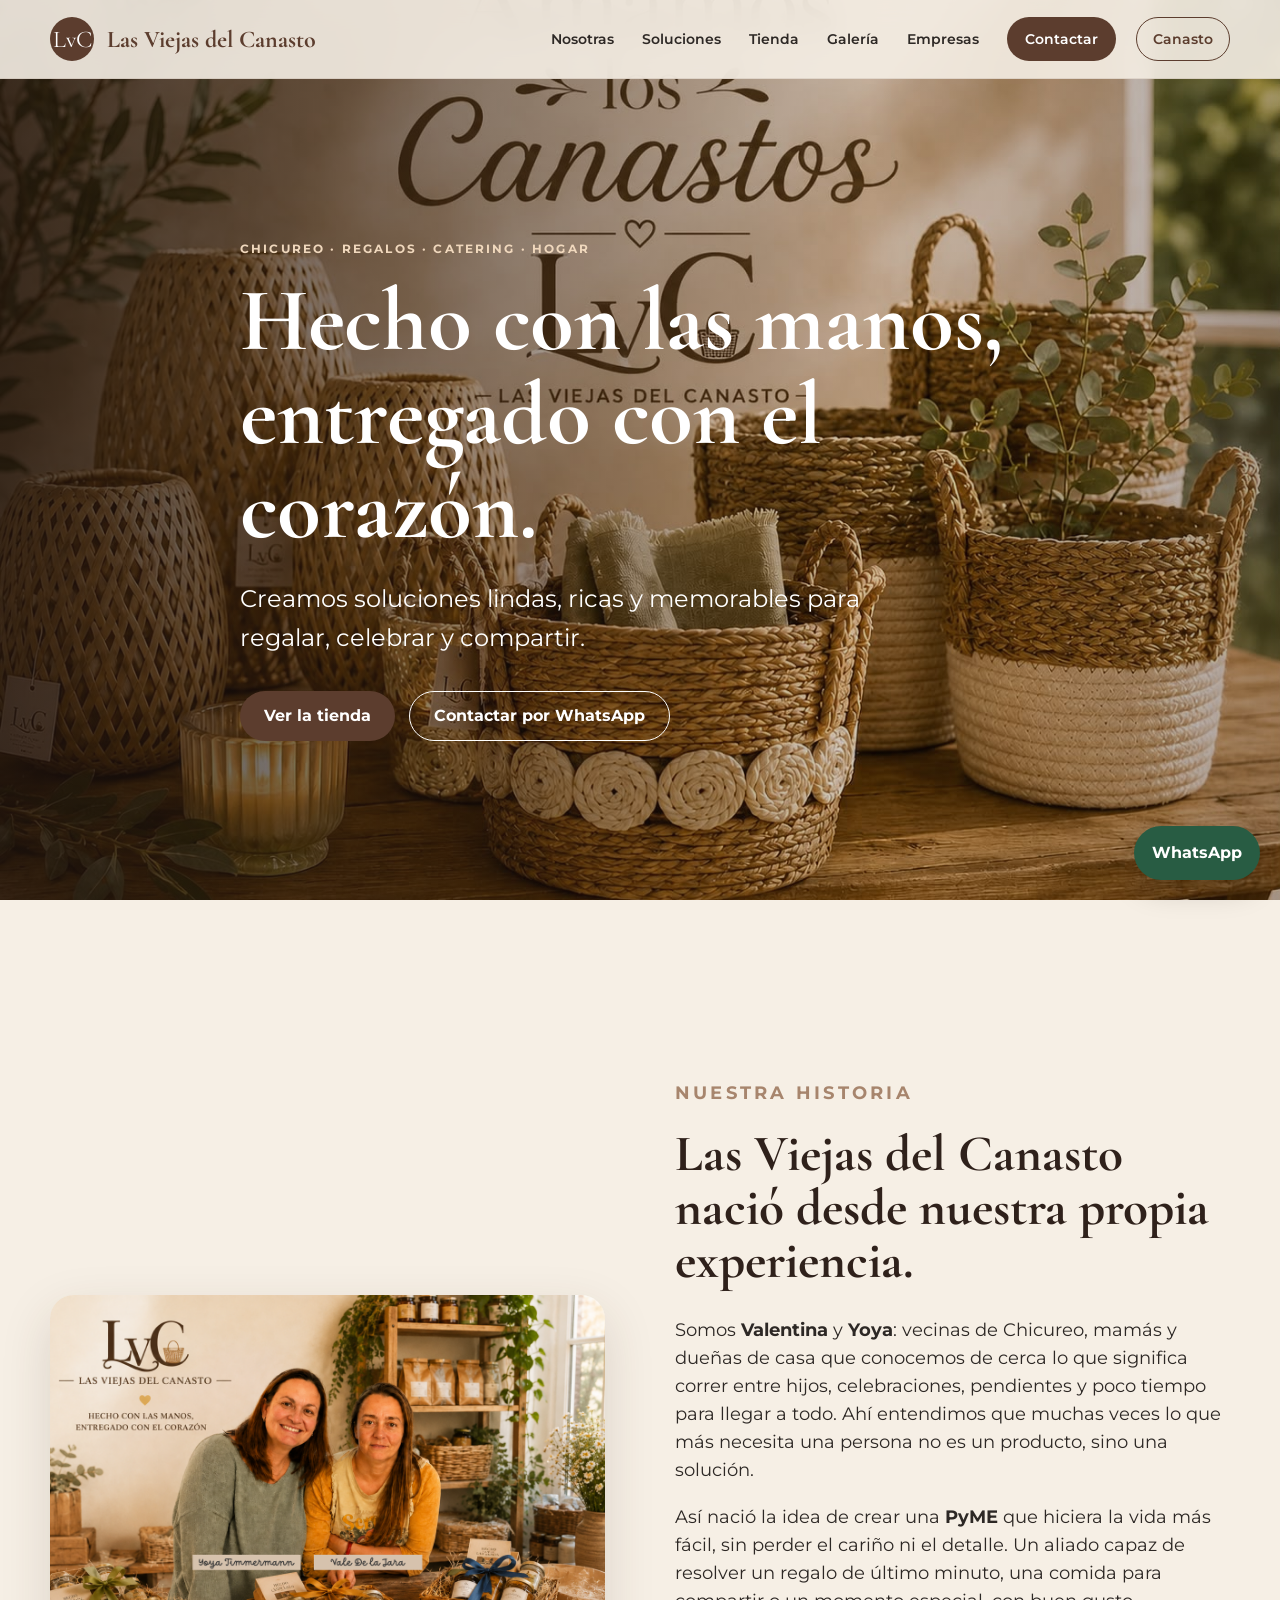
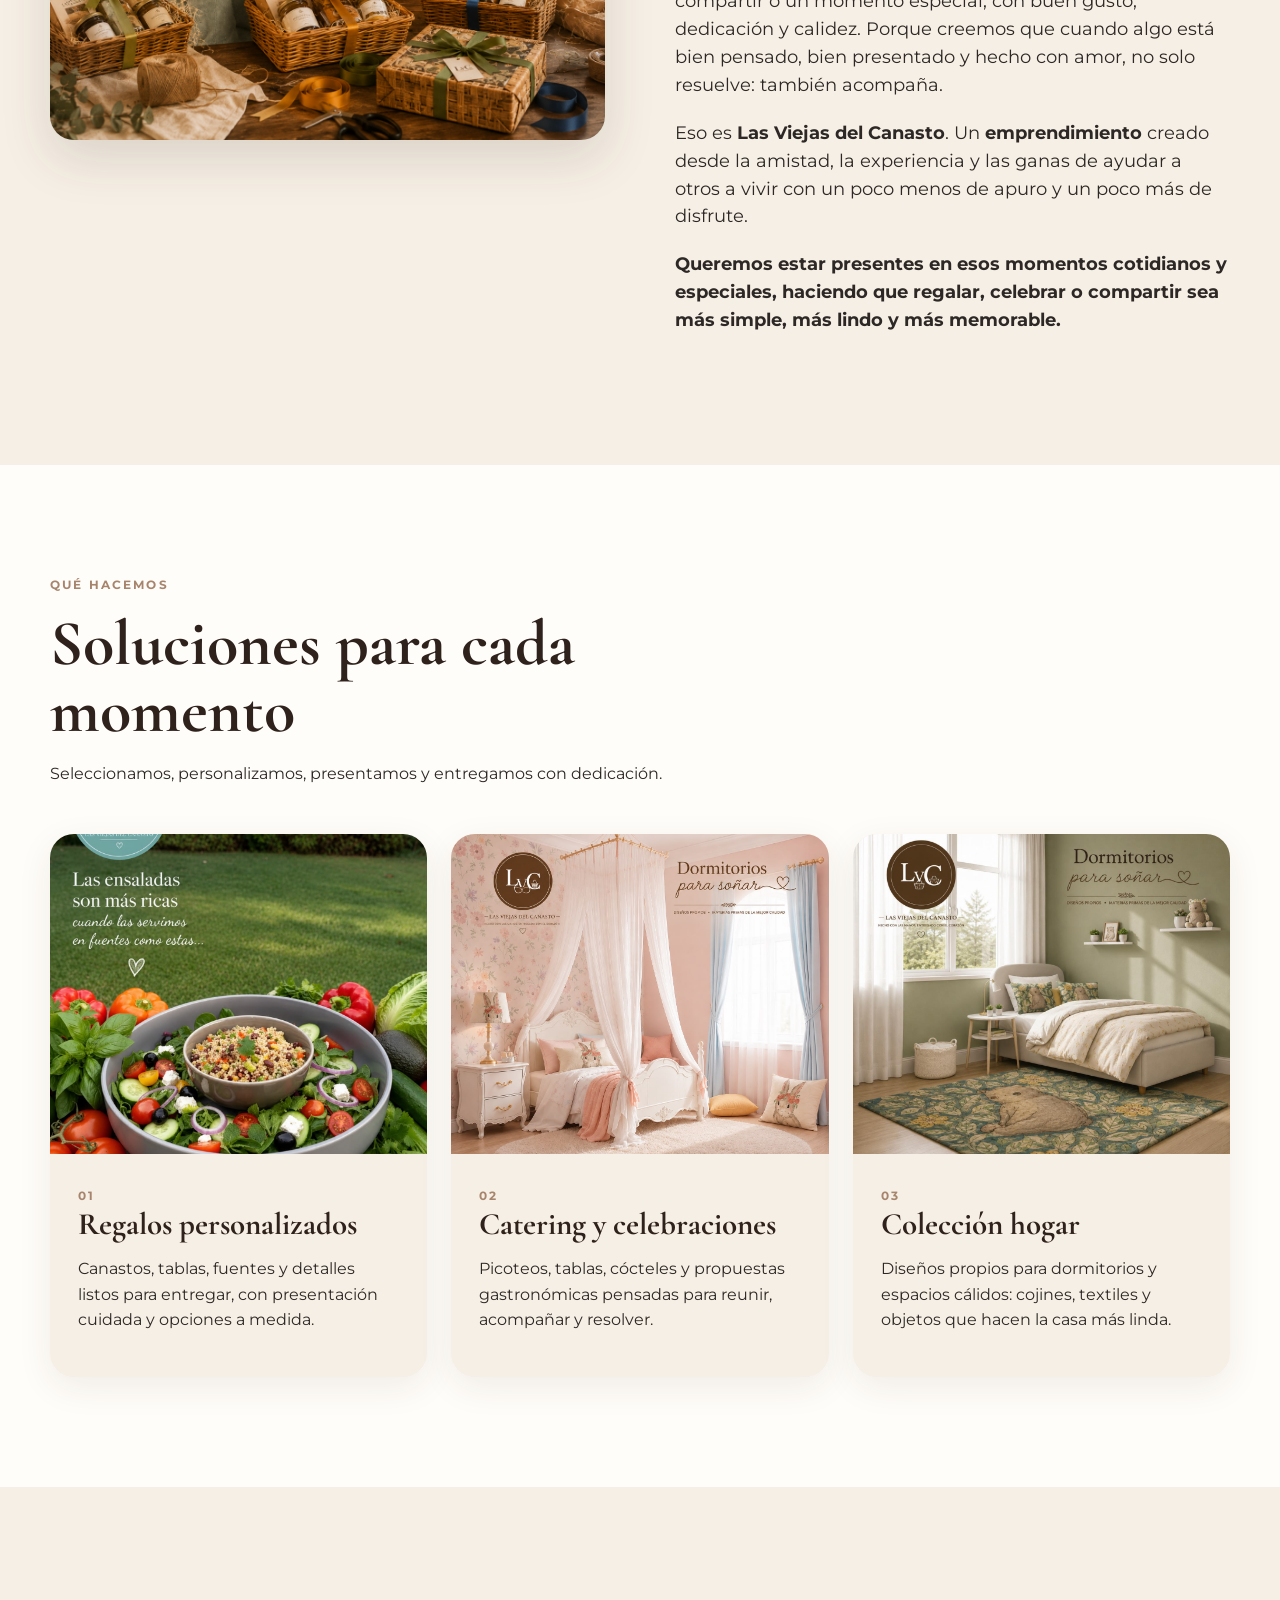
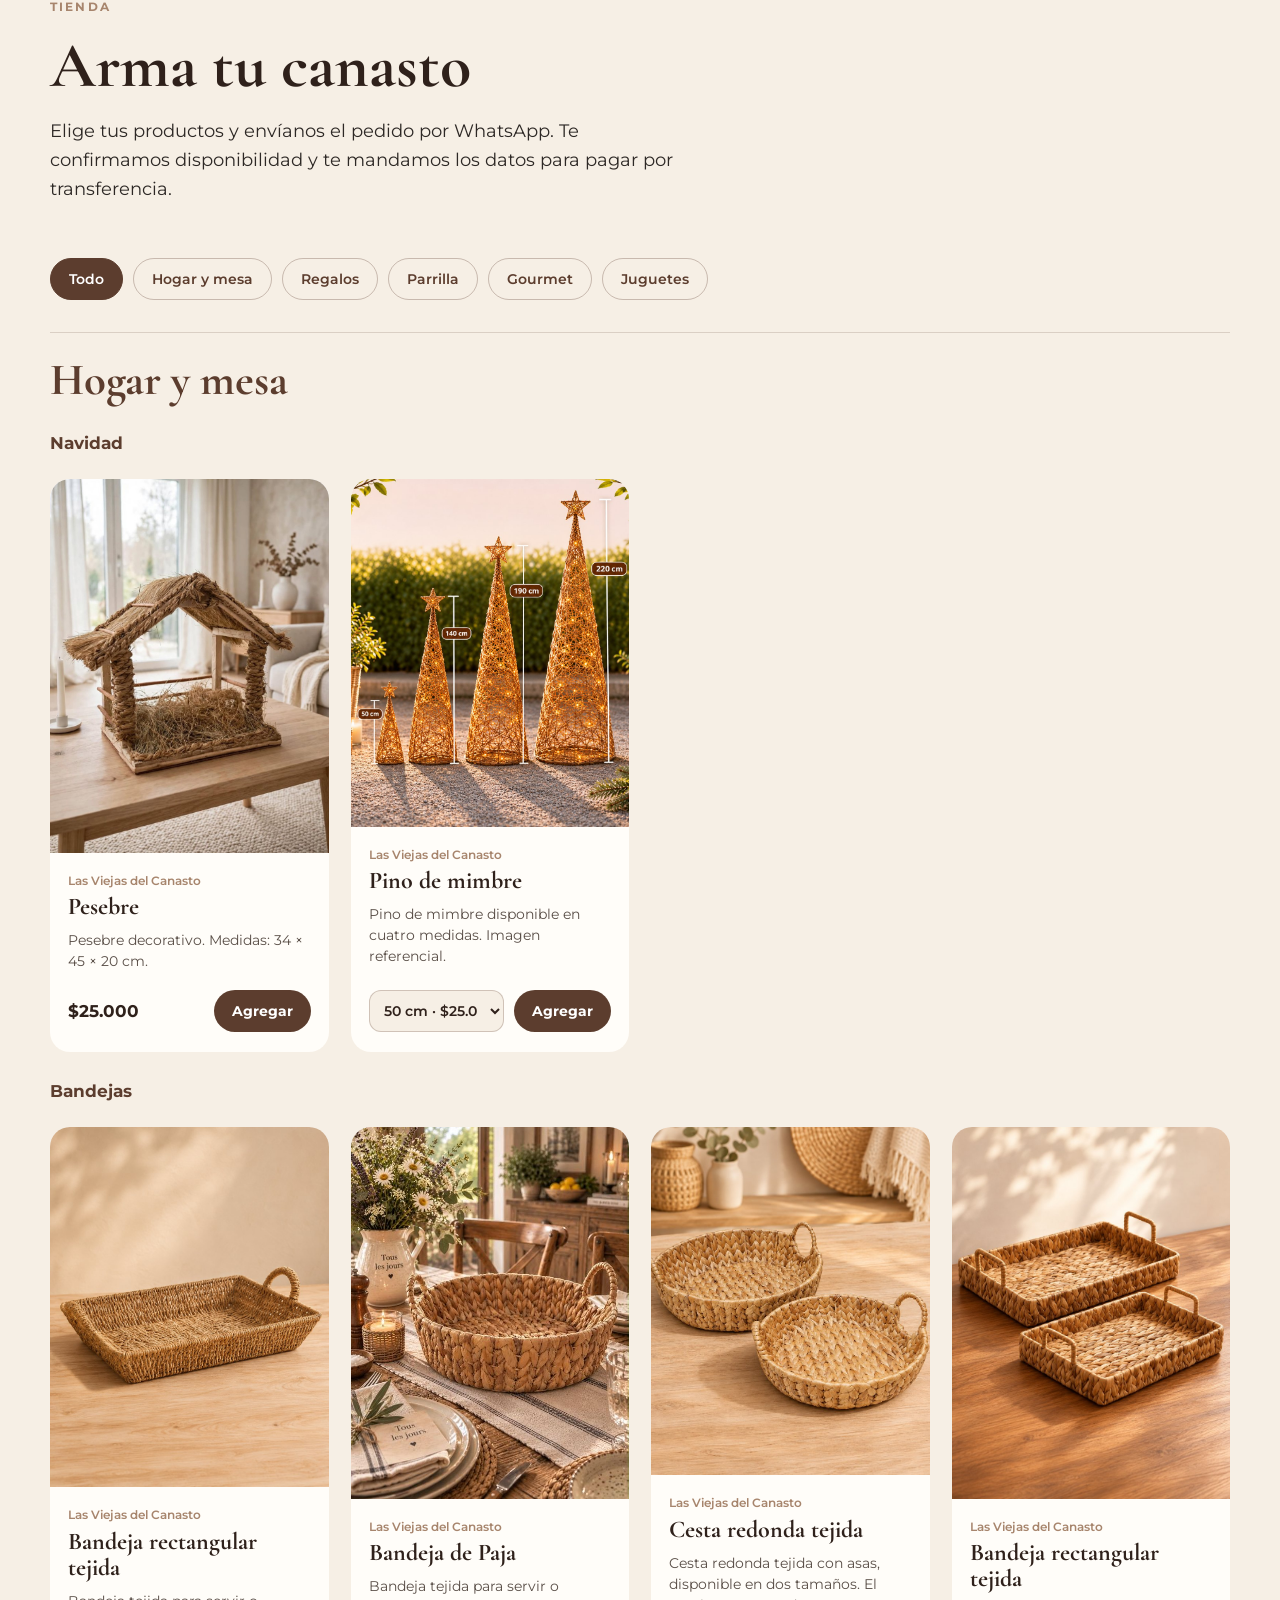
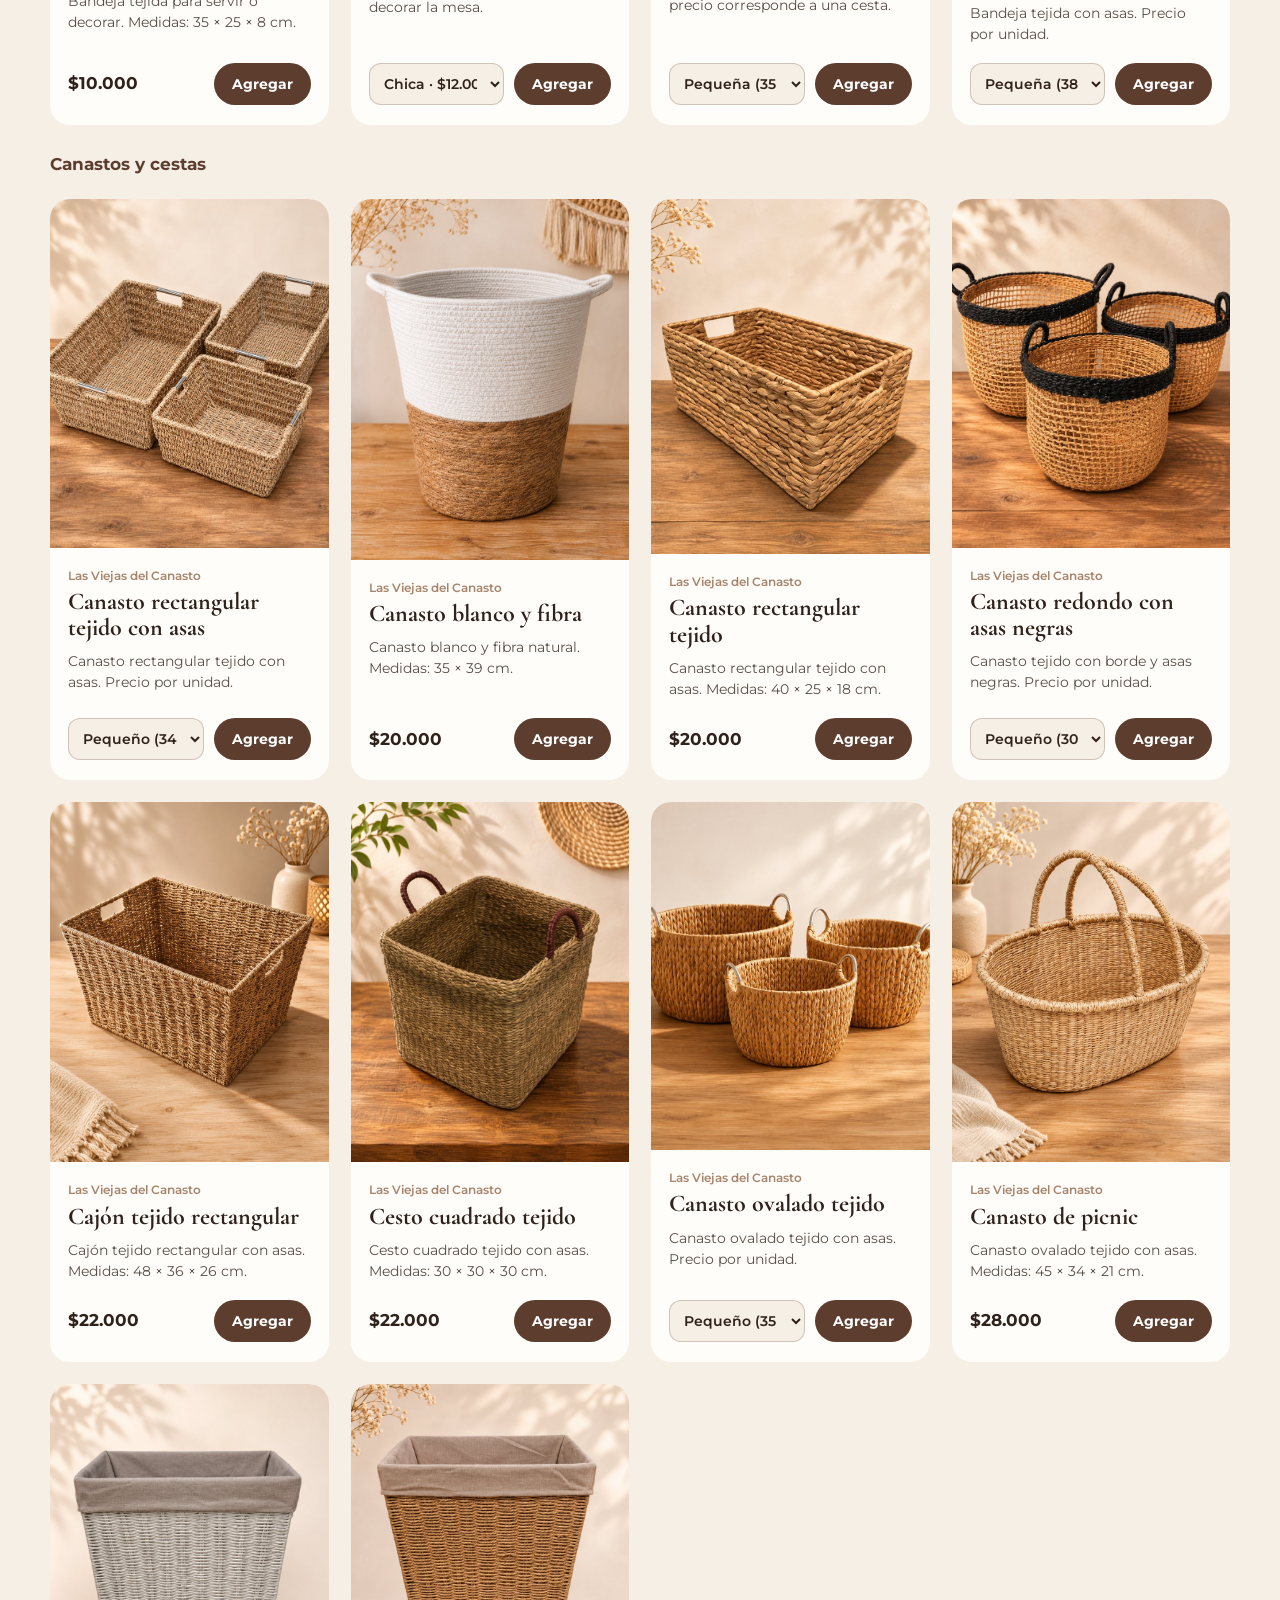
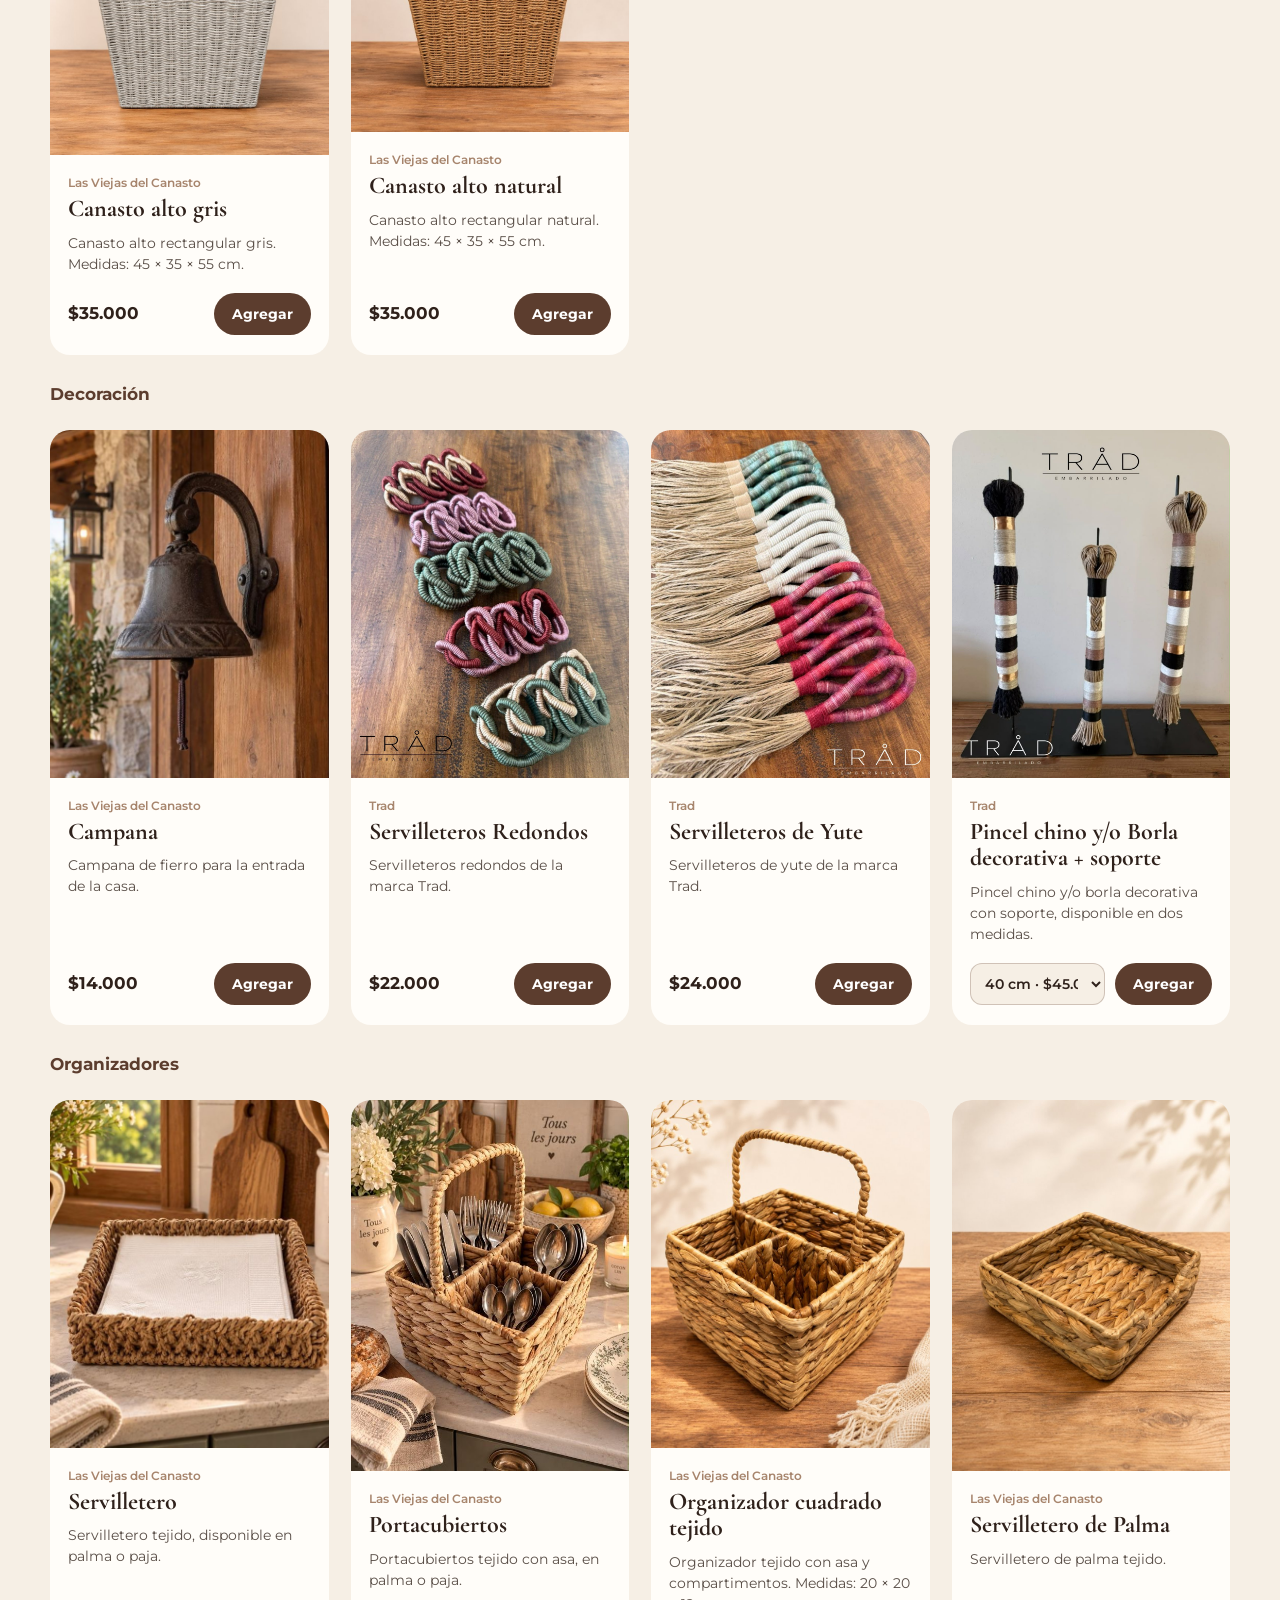
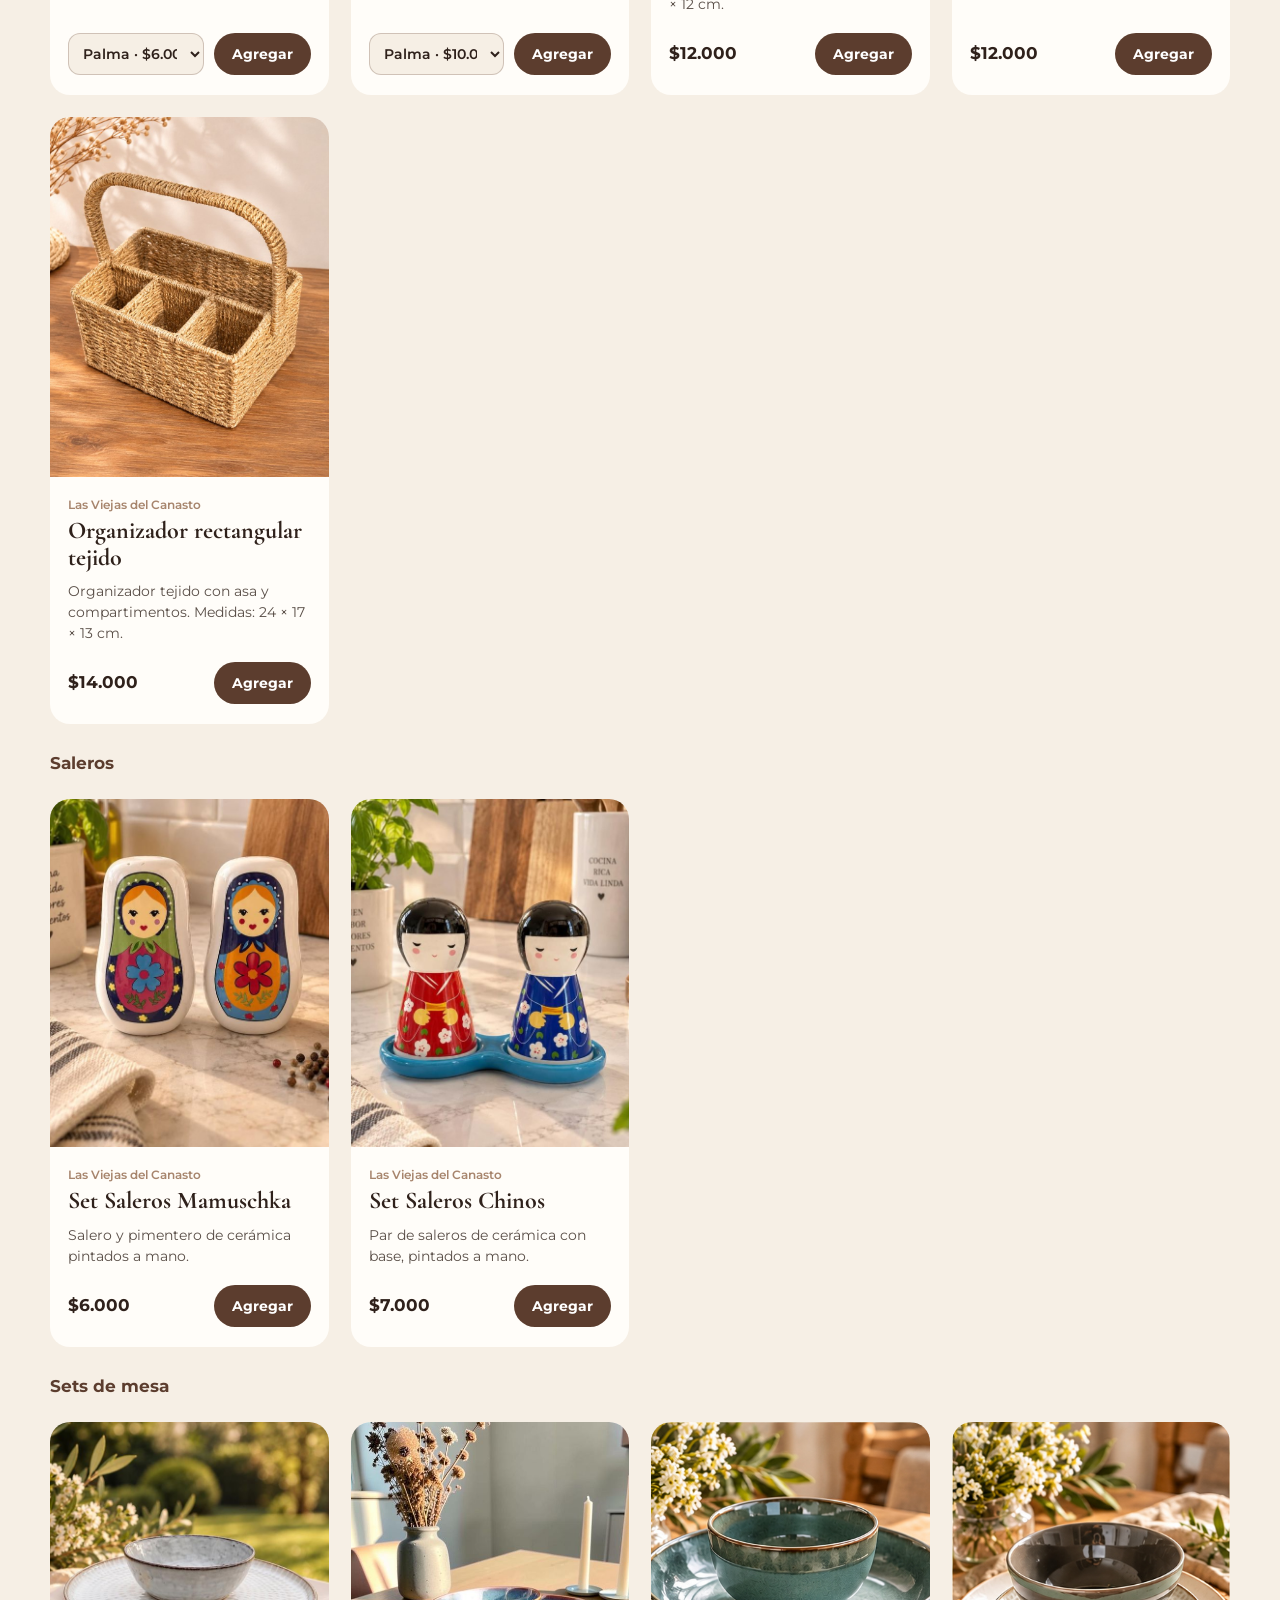
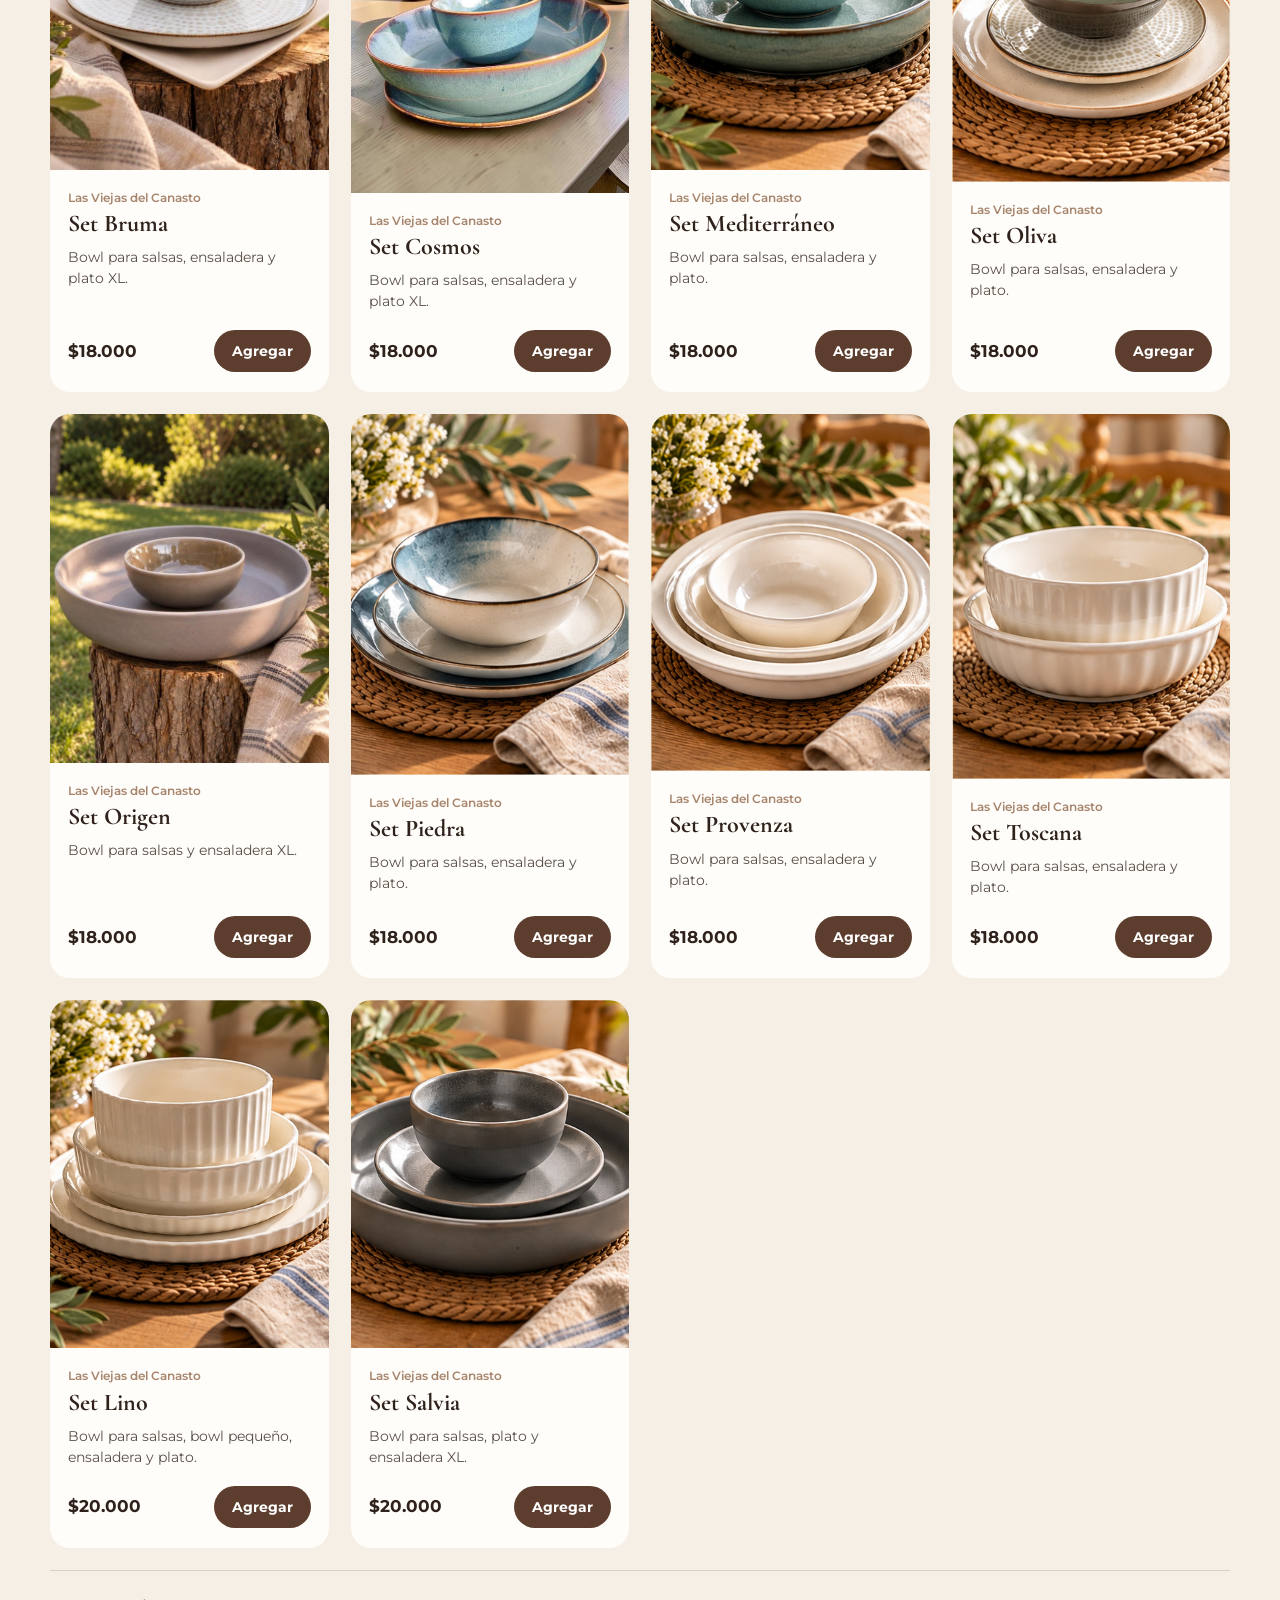
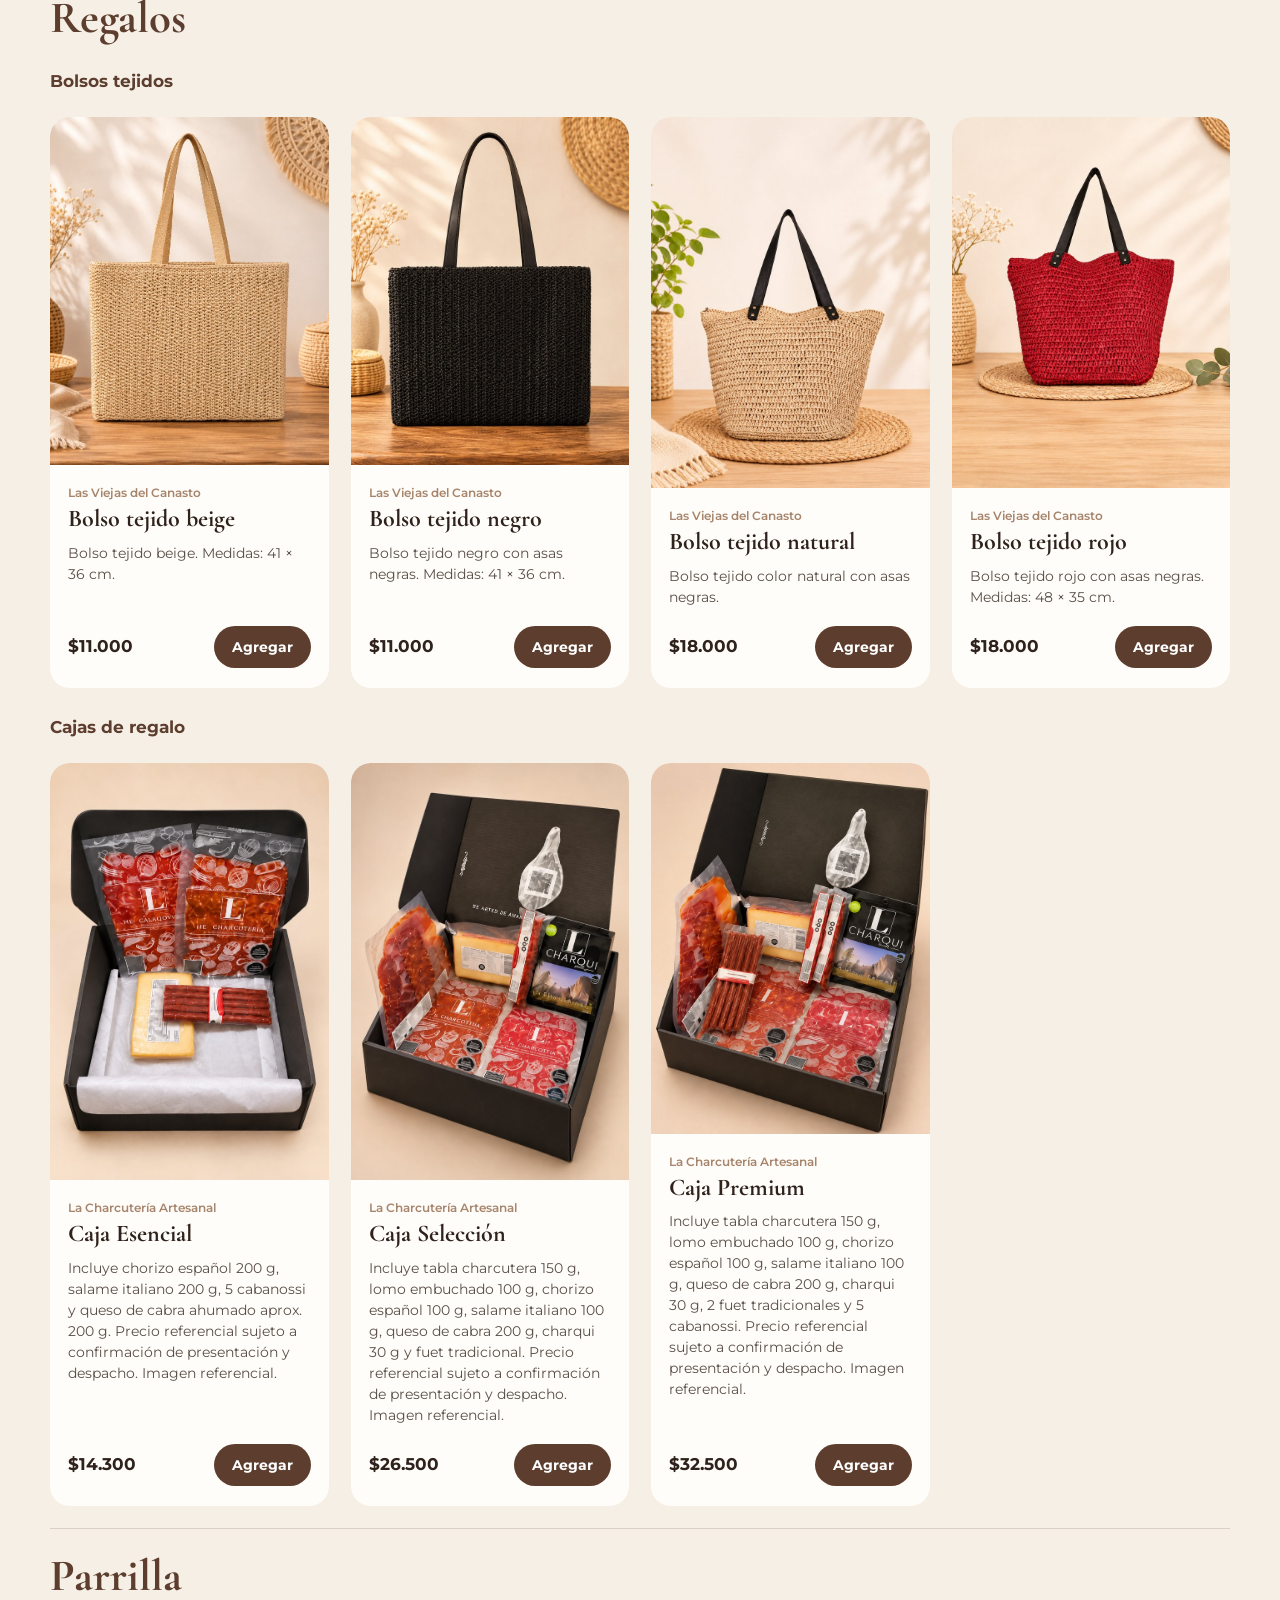
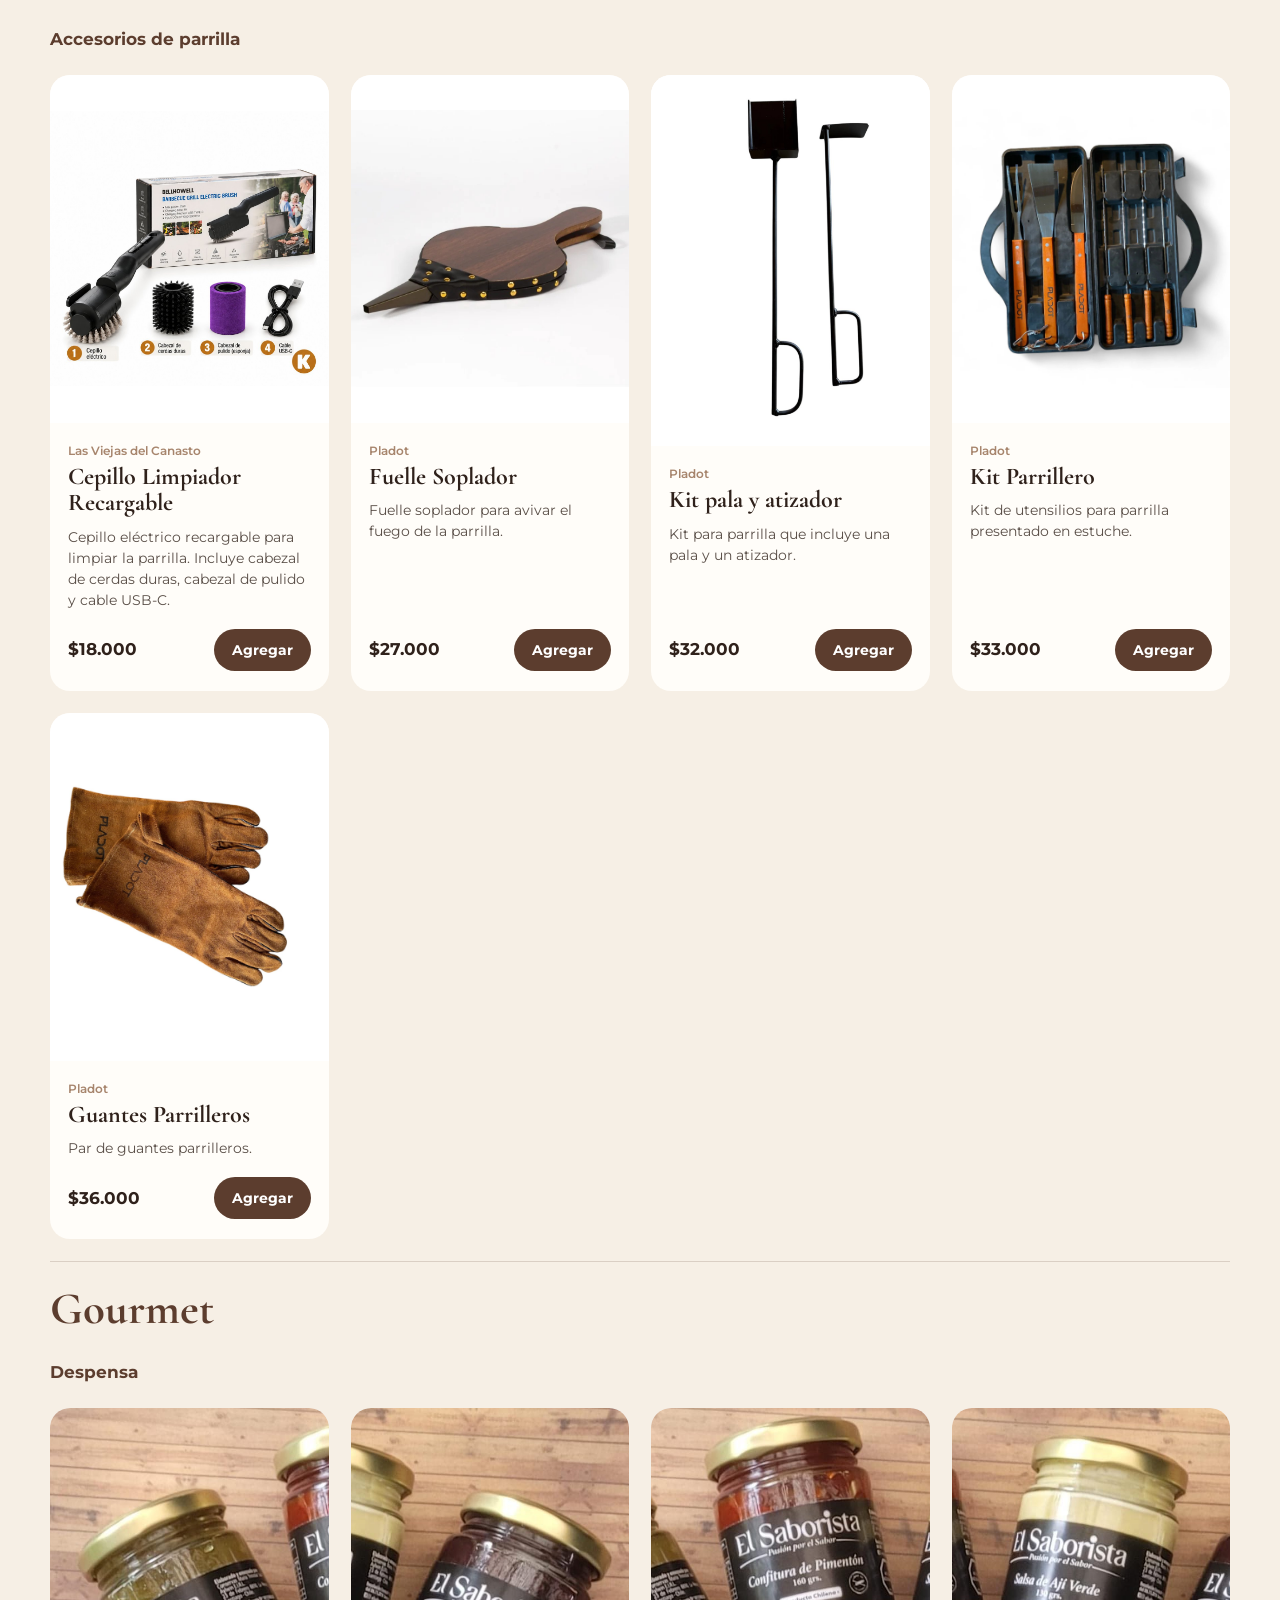
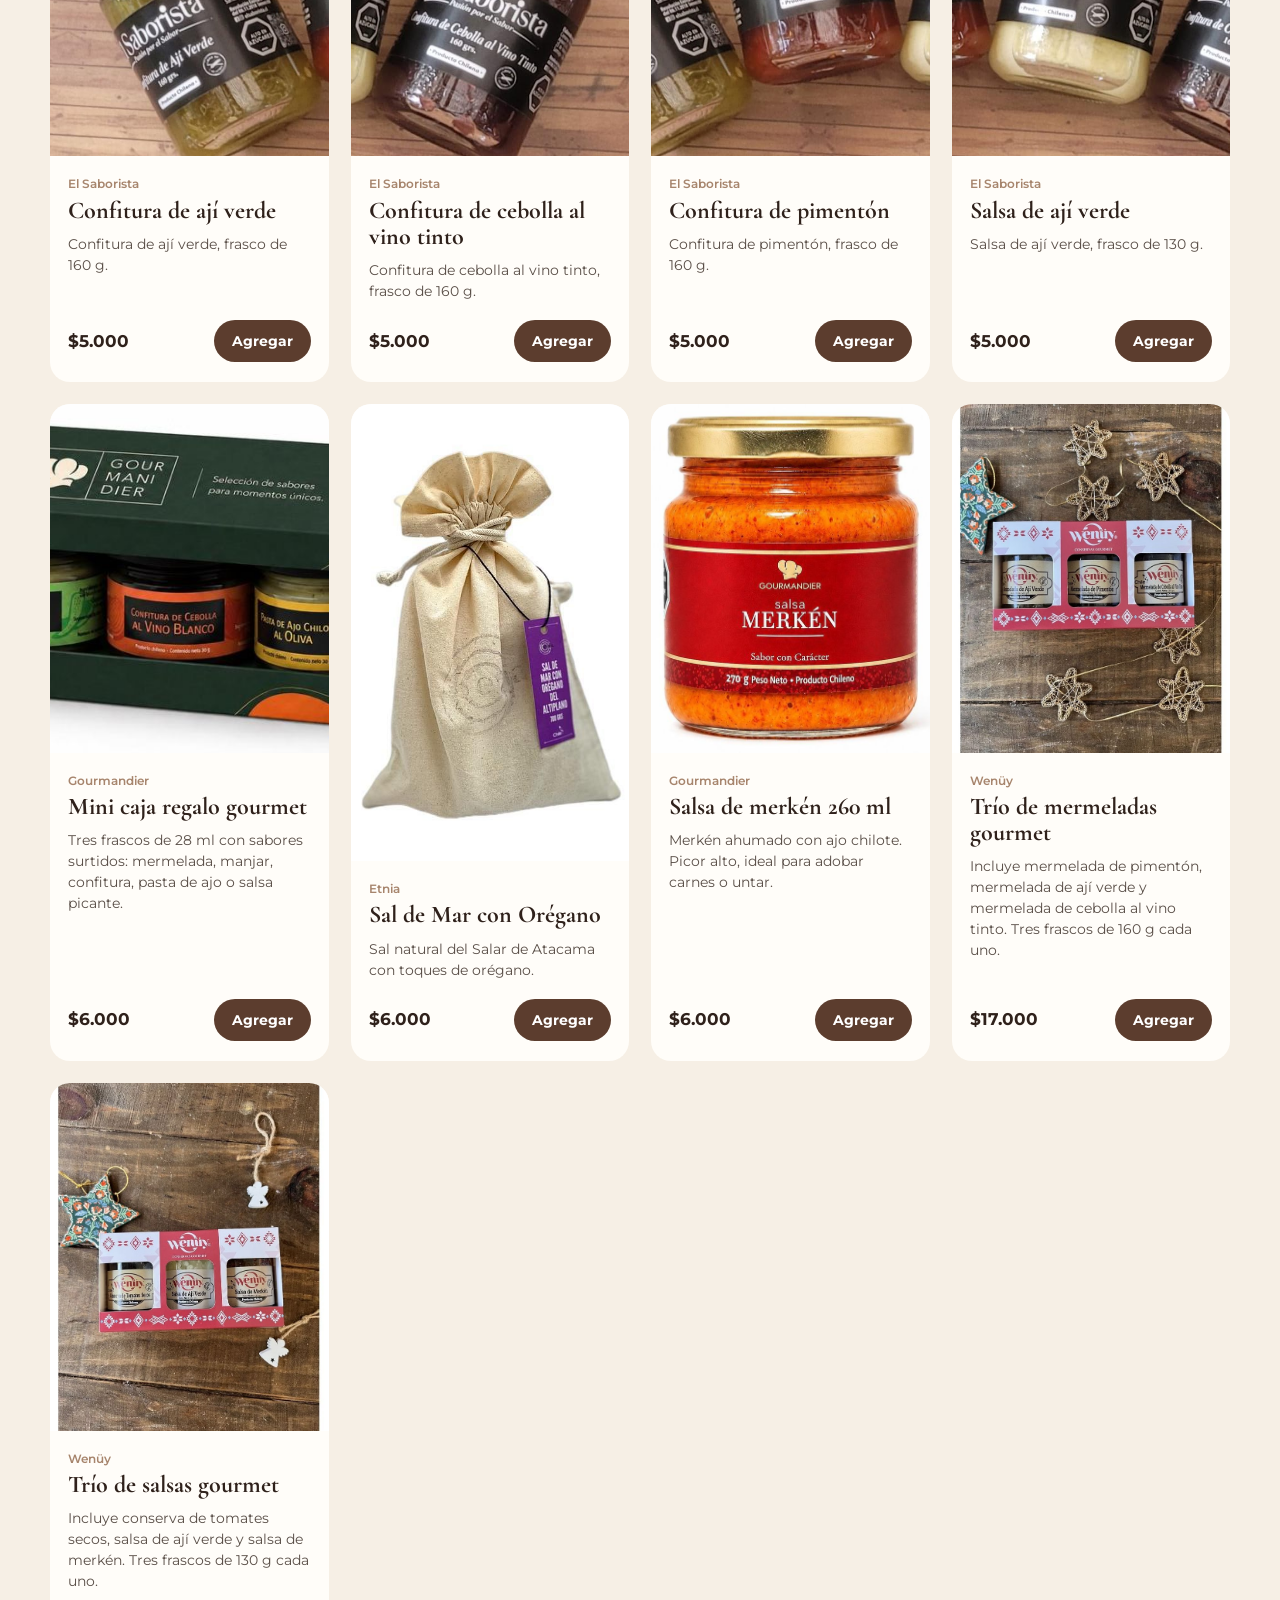
==== index.html @ 465eedad "Actualizar aviso de la tienda" ====
<!doctype html><html lang="es"><head><meta charset="utf-8"><meta name="viewport" content="width=device-width,initial-scale=1"><meta name="description" content="Las Viejas del Canasto: regalos, catering, hogar y soluciones corporativas en Chicureo. Compra en nuestra tienda y envía tu pedido por WhatsApp."><title>Las Viejas del Canasto</title><link rel="preconnect" href="https://fonts.googleapis.com"><link rel="preconnect" href="https://fonts.gstatic.com" crossorigin><link href="https://fonts.googleapis.com/css2?family=Cormorant+Garamond:wght@500;600;700&family=Montserrat:wght@400;500;600&display=swap" rel="stylesheet"><link rel="stylesheet" href="styles.css?v=20261124-pino"></head><body>
<header class="site-header"><div class="container nav-wrap"><a class="brand" href="#inicio"><span class="brand-mark">LvC</span><span class="brand-name">Las Viejas del Canasto</span></a><div class="header-actions"><button class="cart-button" type="button" data-open-cart aria-label="Abrir tu canasto">Canasto<span class="cart-count" data-cart-count hidden>0</span></button><button class="nav-toggle" aria-expanded="false">Menú</button></div><nav class="main-nav"><a href="#nosotras">Nosotras</a><a href="#soluciones">Soluciones</a><a href="#tienda">Tienda</a><a href="#galeria">Galería</a><a href="#empresas">Empresas</a><a class="nav-cta" href="#contacto">Contactar</a></nav></div></header>
<main><section id="inicio" class="hero"><img src="images/hero-canastos.jpg" alt="Canastos artesanales" class="hero-image"><div class="hero-overlay"></div><div class="container hero-content reveal"><p class="eyebrow">Chicureo · regalos · catering · hogar</p><h1>Hecho con las manos,<br>entregado con el corazón.</h1><p class="hero-copy">Creamos soluciones lindas, ricas y memorables para regalar, celebrar y compartir.</p><div class="hero-actions"><a class="button button-primary" href="#tienda">Ver la tienda</a><a class="button button-secondary" href="https://wa.me/56992266719?text=Hola%20Las%20Viejas%20del%20Canasto,%20quiero%20hacer%20una%20consulta." target="_blank">Contactar por WhatsApp</a></div></div></section>
<section id="nosotras" class="section story"><div class="container story-grid"><div class="story-image reveal"><img src="images/nuestra-historia.png" alt="Valentina y Yoya - Las Viejas del Canasto"></div><div class="story-copy reveal"><p class="eyebrow">Nuestra historia</p><h2>Las Viejas del Canasto nació desde nuestra propia experiencia.</h2><p>Somos <strong>Valentina</strong> y <strong>Yoya</strong>: vecinas de Chicureo, mamás y dueñas de casa que conocemos de cerca lo que significa correr entre hijos, celebraciones, pendientes y poco tiempo para llegar a todo. Ahí entendimos que muchas veces lo que más necesita una persona no es un producto, sino una solución.</p><p>Así nació la idea de crear una <strong>PyME</strong> que hiciera la vida más fácil, sin perder el cariño ni el detalle. Un aliado capaz de resolver un regalo de último minuto, una comida para compartir o un momento especial, con buen gusto, dedicación y calidez. Porque creemos que cuando algo está bien pensado, bien presentado y hecho con amor, no solo resuelve: también acompaña.</p><p>Eso es <strong>Las Viejas del Canasto</strong>. Un <strong>emprendimiento</strong> creado desde la amistad, la experiencia y las ganas de ayudar a otros a vivir con un poco menos de apuro y un poco más de disfrute.</p><p><strong>Queremos estar presentes en esos momentos cotidianos y especiales, haciendo que regalar, celebrar o compartir sea más simple, más lindo y más memorable.</strong></p></div></div></section>
<section id="soluciones" class="section services"><div class="container"><div class="section-heading reveal"><p class="eyebrow">Qué hacemos</p><h2>Soluciones para cada momento</h2><p>Seleccionamos, personalizamos, presentamos y entregamos con dedicación.</p></div><div class="service-grid">
<article class="service-card reveal"><img src="images/canastos.jpg" alt="Canastos y regalos"><div class="service-card-body"><span>01</span><h3>Regalos personalizados</h3><p>Canastos, tablas, fuentes y detalles listos para entregar, con presentación cuidada y opciones a medida.</p></div></article>
<article class="service-card reveal"><img src="images/catering.jpg" alt="Catering y picoteos"><div class="service-card-body"><span>02</span><h3>Catering y celebraciones</h3><p>Picoteos, tablas, cócteles y propuestas gastronómicas pensadas para reunir, acompañar y resolver.</p></div></article>
<article class="service-card reveal"><img src="images/dormitorio-verde.jpg" alt="Colección hogar"><div class="service-card-body"><span>03</span><h3>Colección hogar</h3><p>Diseños propios para dormitorios y espacios cálidos: cojines, textiles y objetos que hacen la casa más linda.</p></div></article></div></div></section>
<section id="tienda" class="section shop"><div class="container"><div class="shop-head"><div class="section-heading"><p class="eyebrow">Tienda</p><h2>Arma tu canasto</h2><p>Elige tus productos y envíanos el pedido por WhatsApp. Te confirmamos disponibilidad y te mandamos los datos para pagar por transferencia.</p></div><div id="shop-notice" class="shop-notice" hidden></div></div><div id="shop-filters" class="shop-filters" role="group" aria-label="Filtrar por categoría"></div><div id="product-grid" class="product-grid"></div></div></section>
<section class="section promise"><div class="container promise-grid"><div class="promise-copy reveal"><p class="eyebrow">Nuestra promesa</p><h2>Nosotras nos encargamos.</h2><p>Cuéntanos qué necesitas, para quién es y cuándo lo quieres. Te ayudamos a elegir una solución coherente con tu presupuesto, la personalizamos y coordinamos la entrega.</p><a class="text-link" href="https://wa.me/56992266719?text=Hola,%20necesito%20ayuda%20para%20resolver%20un%20regalo%20o%20una%20celebración." target="_blank">Conversemos por WhatsApp →</a></div><div class="steps reveal"><div class="step"><strong>1</strong><span>Cuéntanos qué necesitas</span></div><div class="step"><strong>2</strong><span>Diseñamos una propuesta</span></div><div class="step"><strong>3</strong><span>Preparamos y entregamos</span></div></div></div></section>
<section id="galeria" class="section gallery-section"><div class="container"><div class="section-heading reveal"><p class="eyebrow">Inspiración</p><h2>Sabores, regalos y espacios que reúnen</h2></div><div class="gallery"><button class="gallery-item gallery-wide reveal" data-full="images/picoteo.jpg"><img src="images/picoteo.jpg" alt="Tabla de picoteo"></button><button class="gallery-item reveal" data-full="images/ensaladas.jpg"><img src="images/ensaladas.jpg" alt="Fuentes para ensaladas"></button><button class="gallery-item reveal" data-full="images/hogar-sabores.jpg"><img src="images/hogar-sabores.jpg" alt="Living cálido"></button><button class="gallery-item reveal" data-full="images/dormitorio-rosa.jpg"><img src="images/dormitorio-rosa.jpg" alt="Dormitorio infantil"></button><button class="gallery-item reveal" data-full="images/canastos.jpg"><img src="images/canastos.jpg" alt="Canastos artesanales"></button></div></div></section>
<section id="empresas" class="section corporate"><div class="container corporate-grid"><div class="corporate-copy reveal"><p class="eyebrow">Regalos corporativos</p><h2>Detalles que fortalecen vínculos.</h2><p>Creamos propuestas para empresas, colegios, centros de padres y organizaciones que quieren reconocer, agradecer o celebrar con algo realmente especial.</p><ul><li>Curaduría según ocasión y presupuesto</li><li>Personalización y branding</li><li>Packaging y presentación</li><li>Coordinación de entregas</li></ul><a class="button button-primary" href="mailto:contacto@lasviejasdelcanasto.cl?subject=Solicitud%20de%20propuesta%20corporativa">Solicitar propuesta</a></div><div class="corporate-image reveal"><img src="images/logo-fondo.jpg" alt="Identidad Las Viejas del Canasto"></div></div></section>
<section id="contacto" class="section contact"><div class="container contact-card reveal"><div><p class="eyebrow">Conversemos</p><h2>¿Qué momento quieres resolver hoy?</h2><p>Atendemos desde Chicureo y coordinamos cada propuesta de manera personalizada.</p></div><div class="contact-links"><a href="https://wa.me/56992266719" target="_blank"><span>WhatsApp</span><strong>+56 9 9226 6719</strong></a><a href="https://www.instagram.com/lasviejasdelcanasto/" target="_blank"><span>Instagram</span><strong>@lasviejasdelcanasto</strong></a><a href="mailto:contacto@lasviejasdelcanasto.cl"><span>Correo</span><strong>contacto@lasviejasdelcanasto.cl</strong></a><div><span>Zona de atención</span><strong>Chicureo</strong></div></div></div></section></main>
<a class="whatsapp-float" href="https://wa.me/56992266719?text=Hola%20Las%20Viejas%20del%20Canasto" target="_blank">WhatsApp</a><footer class="site-footer"><div class="container footer-wrap"><div><div class="footer-logo">LvC</div><p>Las Viejas del Canasto</p></div><p>Hecho con las manos, entregado con el corazón.</p><p>© <span id="year"></span> Las Viejas del Canasto</p></div></footer><dialog class="lightbox"><button class="lightbox-close">×</button><img src="" alt=""></dialog><dialog id="cart" class="cart" aria-labelledby="cart-title"><div class="cart-inner"><div class="cart-top"><h2 id="cart-title">Tu canasto</h2><button type="button" class="cart-close" data-close-cart aria-label="Cerrar canasto">×</button></div><div id="cart-empty" class="cart-empty"><p>Tu canasto está vacío.</p><a class="button button-primary" href="#tienda" data-close-cart>Ver productos</a></div><ul id="cart-lines" class="cart-lines"></ul><div id="cart-checkout" class="cart-checkout" hidden><div class="cart-total"><span>Total</span><strong id="cart-total">$0</strong></div><p class="cart-note">Entregas en Chicureo sin costo. Otros sectores con recargo, a convenir. El pago es por transferencia, una vez confirmado el pedido.</p><div class="order-fields"><label>Nombre<input id="order-name" type="text" autocomplete="name"></label><label>Dirección y comuna<input id="order-address" type="text" autocomplete="street-address"></label><label><span>Comentarios <small>(opcional)</small></span><textarea id="order-notes" rows="3" placeholder="Para quién es, mensaje de la tarjeta, horario…"></textarea></label></div><p id="order-error" class="order-error" role="alert" hidden></p><div id="send-buttons" class="send-buttons"></div></div></div></dialog><script src="script.js"></script><script src="productos.js?v=20261124-aviso"></script><script src="tienda.js?v=20261124-orden-navidad"></script></body></html>
---- styles.css ----
:root{--cream:#f6efe5;--taupe:#a7856d;--brown:#5c3d2e;--dark:#2f211b;--white:#fffdf9;--ink:#2d2825;--shadow:0 18px 50px rgba(65,44,31,.15);--radius:24px}*{box-sizing:border-box}html{scroll-behavior:smooth}body{margin:0;background:var(--cream);color:var(--ink);font-family:Montserrat,Arial,sans-serif;line-height:1.6}img{max-width:100%;display:block}a{color:inherit}.container{width:min(1180px,calc(100% - 40px));margin:auto}.site-header{position:fixed;inset:0 0 auto;z-index:50;background:rgba(246,239,229,.9);backdrop-filter:blur(14px);border-bottom:1px solid rgba(92,61,46,.1)}.nav-wrap{height:78px;display:flex;align-items:center;justify-content:space-between}.brand{display:flex;align-items:center;gap:13px;text-decoration:none}.brand-mark{width:44px;height:44px;border-radius:50%;display:grid;place-items:center;background:var(--brown);color:#fff;font:24px 'Cormorant Garamond'}.brand-name{font:700 24px 'Cormorant Garamond';color:var(--brown)}.main-nav{display:flex;gap:28px;align-items:center}.main-nav a{text-decoration:none;font-size:14px;font-weight:600}.nav-cta{padding:11px 18px;border-radius:999px;background:var(--brown);color:#fff}.nav-toggle{display:none;border:0;background:none;font-weight:700}.hero{min-height:100vh;position:relative;display:flex;align-items:flex-end;padding:170px 0 90px;color:#fff}.hero-image{position:absolute;inset:0;width:100%;height:100%;object-fit:cover}.hero-overlay{position:absolute;inset:0;background:linear-gradient(90deg,rgba(30,19,13,.8),rgba(30,19,13,.18) 68%,rgba(30,19,13,.35))}.hero-content{position:relative;z-index:2;max-width:800px}.eyebrow{text-transform:uppercase;letter-spacing:.18em;font-size:12px;font-weight:700;margin:0 0 16px;color:var(--taupe)}.hero .eyebrow{color:#f0d8bd}h1,h2,h3{font-family:'Cormorant Garamond',serif;line-height:1.05;margin:0;color:var(--dark)}h1{font-size:clamp(54px,7vw,94px);color:#fff}h2{font-size:clamp(42px,5vw,66px)}h3{font-size:31px}.hero-copy{font-size:clamp(18px,2vw,24px);max-width:680px;margin:24px 0 34px}.hero-actions{display:flex;gap:14px;flex-wrap:wrap}.button{display:inline-flex;align-items:center;justify-content:center;min-height:50px;padding:0 24px;border-radius:999px;text-decoration:none;font-weight:700}.button-primary{background:var(--brown);color:#fff}.button-secondary{border:1px solid #fff;color:#fff}.section{padding:110px 0}.story-grid,.corporate-grid,.promise-grid{display:grid;grid-template-columns:1fr 1fr;gap:70px;align-items:center}.story-image img,.corporate-image img{border-radius:var(--radius);box-shadow:var(--shadow);width:100%;height:640px;object-fit:cover}.story-copy p,.corporate-copy p,.promise-copy p{font-size:18px}.services{background:var(--white)}.section-heading{max-width:760px;margin-bottom:48px}.service-grid{display:grid;grid-template-columns:repeat(3,1fr);gap:24px}.service-card{background:var(--cream);border-radius:var(--radius);overflow:hidden;box-shadow:0 10px 35px rgba(65,44,31,.08)}.service-card img{width:100%;height:320px;object-fit:cover}.service-card-body{padding:28px}.service-card-body>span{font-size:12px;letter-spacing:.18em;color:var(--taupe);font-weight:700}.promise{background:var(--brown);color:#fff}.promise h2,.promise .eyebrow{color:#fff}.text-link{font-weight:700;color:#fff;text-decoration:none;border-bottom:1px solid #fff}.steps{display:grid;gap:18px}.step{display:flex;align-items:center;gap:18px;background:rgba(255,255,255,.09);padding:20px;border:1px solid rgba(255,255,255,.18);border-radius:18px}.step strong{width:48px;height:48px;border-radius:50%;display:grid;place-items:center;background:#fff;color:var(--brown);font:28px 'Cormorant Garamond'}.gallery{display:grid;grid-template-columns:repeat(3,1fr);grid-auto-rows:300px;gap:18px}.gallery-item{border:0;padding:0;border-radius:20px;overflow:hidden;cursor:pointer}.gallery-item img{width:100%;height:100%;object-fit:cover;transition:.4s}.gallery-item:hover img{transform:scale(1.04)}.gallery-wide{grid-column:span 2;grid-row:span 2}.corporate{background:#efe4d7}.corporate-copy ul{padding-left:20px;margin:26px 0 32px}.contact-card{background:var(--white);padding:58px;border-radius:var(--radius);box-shadow:var(--shadow);display:grid;grid-template-columns:1fr 1fr;gap:50px}.contact-links{display:grid;gap:14px}.contact-links a,.contact-links>div{text-decoration:none;display:flex;justify-content:space-between;gap:20px;padding:17px 0;border-bottom:1px solid rgba(92,61,46,.14)}.contact-links span{color:var(--taupe);font-size:13px;text-transform:uppercase}.site-footer{background:var(--dark);color:#f8efe7;padding:44px 0}.footer-wrap{display:grid;grid-template-columns:1fr 1fr 1fr;align-items:center}.footer-logo{font:44px 'Cormorant Garamond'}.footer-wrap>p:last-child{text-align:right}.whatsapp-float{position:fixed;right:20px;bottom:20px;z-index:40;background:#285c43;color:#fff;text-decoration:none;font-weight:700;padding:14px 18px;border-radius:999px;box-shadow:0 10px 30px rgba(0,0,0,.18)}.lightbox{border:0;padding:0;background:transparent;max-width:min(92vw,1100px)}.lightbox::backdrop{background:rgba(0,0,0,.82)}.lightbox img{max-height:86vh;border-radius:18px}.lightbox-close{position:absolute;right:-8px;top:-44px;width:40px;height:40px;border-radius:50%;border:0;font-size:30px}.reveal{opacity:0;transform:translateY(28px);transition:.7s}.reveal.visible{opacity:1;transform:none}@media(max-width:900px){.nav-toggle{display:block}.main-nav{position:absolute;top:78px;left:20px;right:20px;display:none;flex-direction:column;background:var(--white);padding:20px;border-radius:18px;box-shadow:var(--shadow)}.main-nav.open{display:flex}.story-grid,.corporate-grid,.promise-grid,.contact-card{grid-template-columns:1fr}.service-grid{grid-template-columns:1fr}.story-image img,.corporate-image img{height:auto}.gallery{grid-template-columns:1fr 1fr;grid-auto-rows:260px}.gallery-wide{grid-column:span 2}.footer-wrap{grid-template-columns:1fr}.footer-wrap>p:last-child{text-align:left}}@media(max-width:620px){.container{width:calc(100% - 24px)}.brand-name{font-size:20px}.hero{min-height:92vh;padding-bottom:64px}h1{font-size:49px}.section{padding:78px 0}.gallery{grid-template-columns:1fr;grid-auto-rows:280px}.gallery-wide{grid-column:auto;grid-row:auto}.contact-card{padding:30px 22px}.contact-links a,.contact-links>div{display:block}}
/* ===================== TIENDA Y CANASTO ===================== */
.sr-only{position:absolute;width:1px;height:1px;overflow:hidden;clip:rect(0 0 0 0);white-space:nowrap}
:focus-visible{outline:2px solid var(--brown);outline-offset:3px}
.header-actions{display:flex;align-items:center;gap:10px;order:3}
.nav-wrap{gap:20px}
.main-nav{margin-left:auto}
.cart-button{display:inline-flex;align-items:center;gap:8px;min-height:44px;padding:0 16px;border:1px solid var(--brown);border-radius:999px;background:transparent;color:var(--brown);font:600 14px Montserrat,Arial,sans-serif;cursor:pointer}
.cart-button:hover{background:var(--brown);color:#fff}
.cart-count{min-width:22px;height:22px;padding:0 6px;border-radius:999px;background:var(--brown);color:#fff;font-size:12px;display:grid;place-items:center}
.cart-button:hover .cart-count{background:#fff;color:var(--brown)}
.cart-count[hidden]{display:none}
.cart-count.bump{animation:bump .4s}
@keyframes bump{50%{transform:scale(1.35)}}

.shop{background:var(--cream)}
.shop-head{display:grid;grid-template-columns:1.3fr 1fr;gap:48px;align-items:end;margin-bottom:36px}
.shop-head .section-heading{margin-bottom:0}
.shop-head .section-heading p:last-child{font-size:18px}
.shop-notice{background:var(--brown);color:#fff;border-radius:18px;padding:22px 24px;display:grid;gap:6px}
.shop-notice strong{font:600 28px 'Cormorant Garamond',serif;line-height:1.1}
.shop-notice span{font-size:15px;opacity:.92}
.shop-notice[hidden]{display:none}
.shop-filters{display:flex;flex-wrap:wrap;gap:10px;margin-bottom:32px}
.filter{min-height:42px;padding:0 18px;border-radius:999px;border:1px solid rgba(92,61,46,.3);background:transparent;color:var(--brown);font:600 14px Montserrat,Arial,sans-serif;cursor:pointer}
.filter.is-active{background:var(--brown);border-color:var(--brown);color:#fff}
.product-grid{display:grid;grid-template-columns:repeat(4,1fr);gap:22px}
.product{background:var(--white);border-radius:20px;overflow:hidden;display:flex;flex-direction:column}
.product-photo{aspect-ratio:4/5;background:#fff;display:grid;place-items:center}
.product-photo img{width:100%;height:100%;object-fit:cover}
.product-body{padding:18px 18px 20px;display:flex;flex-direction:column;flex:1}
.product-brand{margin:0 0 4px;font-size:12px;color:var(--taupe);font-weight:600}
.product-name{font-size:24px;line-height:1.1}
.product-desc{font-size:14px;line-height:1.5;margin:10px 0 18px;color:#5a4f48}
.product-buy{margin-top:auto;display:flex;align-items:center;justify-content:space-between;gap:10px}
.product-price{margin:0;font-weight:700;font-size:17px;color:var(--dark)}
.product-variant{flex:1;min-width:0}
.product-variant select{width:100%;min-height:42px;padding:0 10px;border-radius:12px;border:1px solid rgba(92,61,46,.25);background:var(--cream);font:600 14px Montserrat,Arial,sans-serif;color:var(--dark)}
.add-button{min-height:42px;padding:0 18px;border:0;border-radius:999px;background:var(--brown);color:#fff;font:700 14px Montserrat,Arial,sans-serif;cursor:pointer;white-space:nowrap}
.add-button.is-done{background:#285c43}

.cart{margin:0 0 0 auto;height:100%;max-height:100%;width:min(440px,100%);max-width:100%;border:0;padding:0;background:var(--white);color:var(--ink)}
.cart::backdrop{background:rgba(30,19,13,.55)}
.cart[open]{animation:slide .3s ease-out}
@keyframes slide{from{transform:translateX(40px);opacity:0}}
.cart-inner{min-height:100%;display:flex;flex-direction:column;padding:26px 26px 32px}
.cart-top{display:flex;justify-content:space-between;align-items:center;padding-bottom:14px;border-bottom:1px solid rgba(92,61,46,.14)}
.cart-top h2{font-size:38px}
.cart-close{width:44px;height:44px;border-radius:50%;border:0;background:var(--cream);font-size:28px;cursor:pointer;color:var(--brown)}
.cart-empty{padding:40px 0;text-align:center}
.cart-empty p{font-size:18px}
.cart-empty[hidden]{display:none}
.cart-lines{list-style:none;margin:0;padding:0}
.line{display:grid;grid-template-columns:64px 1fr auto;gap:14px;padding:16px 0;border-bottom:1px solid rgba(92,61,46,.1);align-items:start}
.line img{width:64px;height:64px;object-fit:contain;background:#fff;border-radius:12px;border:1px solid rgba(92,61,46,.1)}
.line-name{margin:0;font-weight:600;font-size:14px;line-height:1.35}
.line-name span{font-weight:400;color:var(--taupe)}
.line-price{margin:2px 0 8px;font-size:14px}
.qty{display:inline-flex;align-items:center;border:1px solid rgba(92,61,46,.25);border-radius:999px}
.qty button{width:36px;height:34px;border:0;background:none;font-size:18px;cursor:pointer;color:var(--brown)}
.qty span{min-width:24px;text-align:center;font-weight:700;font-size:14px}
.line-remove{border:0;background:none;color:var(--taupe);font:500 12px Montserrat,Arial,sans-serif;text-decoration:underline;cursor:pointer;padding:4px 0}
.cart-checkout[hidden]{display:none}
.cart-total{display:flex;justify-content:space-between;align-items:baseline;padding:18px 0 6px}
.cart-total strong{font:700 34px 'Cormorant Garamond',serif;color:var(--dark)}
.cart-note{font-size:13px;line-height:1.5;color:#5a4f48;margin:0 0 18px}
.order-fields{display:grid;gap:12px}
.order-fields label{display:grid;gap:5px;font-size:13px;font-weight:600;color:var(--brown)}
.order-fields small{font-weight:400;color:var(--taupe)}
.order-fields input,.order-fields select,.order-fields textarea{width:100%;min-height:46px;padding:10px 12px;border:1px solid rgba(92,61,46,.25);border-radius:12px;background:var(--cream);font:400 16px Montserrat,Arial,sans-serif;color:var(--ink)}
.order-fields textarea{resize:vertical}
.order-error{margin:14px 0 0;padding:10px 12px;border-radius:12px;background:#f7e3dc;color:#7a2e1c;font-size:14px}
.order-error[hidden]{display:none}
.send-buttons{display:grid;gap:10px;margin-top:18px}
.send-button{min-height:52px;border:0;border-radius:999px;background:#285c43;color:#fff;font:700 15px Montserrat,Arial,sans-serif;cursor:pointer}
.send-button:hover{background:#1f4a35}

@media(max-width:1100px){.product-grid{grid-template-columns:repeat(3,1fr)}}
@media(max-width:900px){.header-actions{order:2;margin-left:auto}.main-nav{margin-left:0}.shop-head{grid-template-columns:1fr;gap:24px}.product-grid{grid-template-columns:repeat(2,1fr);gap:14px}}
@media(max-width:620px){.cart-button{padding:0 14px}.product-body{padding:14px}.product-name{font-size:20px}.product-desc{display:none}.product-buy{flex-direction:column;align-items:stretch}.add-button{width:100%}.cart-inner{padding:20px 18px 28px}.shop-filters{flex-wrap:nowrap;overflow-x:auto;margin-inline:-12px;padding:0 12px 4px}.filter{flex:none}}
@media(prefers-reduced-motion:reduce){*{animation:none!important;transition:none!important}html{scroll-behavior:auto}.reveal{opacity:1;transform:none}}
@media(max-width:430px){.brand-name{display:none}}
/* Ajustes sección Nuestra Historia */
#nosotras {
  padding-top: 180px;
  scroll-margin-top: 100px;
}

#nosotras .story-copy h2 {
  font-size: clamp(2.4rem, 4vw, 4.2rem);
  line-height: 1.05;
  margin-bottom: 28px;
}

#nosotras .story-copy p {
  line-height: 1.55;
  margin-bottom: 20px;
}

#nosotras .story-image img {
  width: 100%;
  height: auto;
  object-fit: contain;
  object-position: center;
  border-radius: 24px;
  display: block;
}

/* Encuadre de las fotografías de la charcutería */
.product[data-id="tabla-charcutera-200g"] .product-photo,.product[data-id="tabla-charcutera-150g"] .product-photo,.product[data-id="snack-charqui-30g"] .product-photo{position:relative;overflow:hidden;aspect-ratio:1.1/1}
.product[data-id="tabla-charcutera-200g"] .product-photo img,.product[data-id="tabla-charcutera-150g"] .product-photo img,.product[data-id="snack-charqui-30g"] .product-photo img{position:absolute;width:330%;max-width:none;height:auto;top:-95%}
.product[data-id="tabla-charcutera-200g"] .product-photo img{left:-15%}
.product[data-id="tabla-charcutera-150g"] .product-photo img{left:-127%}
.product[data-id="snack-charqui-30g"] .product-photo img{left:-235%}

/* Encabezados de secciones y tipos del catálogo */
.shop-section-title,.shop-type-title{grid-column:1/-1;margin:0;color:var(--brown)}
.shop-section-title{font-size:clamp(2rem,4vw,2.8rem);padding-top:24px;border-top:1px solid rgba(92,61,46,.18)}
.shop-type-title{font-family:Montserrat,Arial,sans-serif;font-size:1.05rem;font-weight:700;margin-top:4px}

/* Encuadre de los frascos individuales El Saborista */
.product[data-id^="saborista-"] .product-photo{position:relative;overflow:hidden}
.product[data-id^="saborista-"] .product-photo img{position:absolute;width:320%;height:auto;max-width:none;top:-18%}
.product[data-id="saborista-aji-verde"] .product-photo img{left:-7%}
.product[data-id="saborista-pimenton"] .product-photo img{left:-68%}
.product[data-id="saborista-salsa-aji"] .product-photo img{left:-144%}
.product[data-id="saborista-cebolla"] .product-photo img{left:-206%}

/* Mostrar completos los accesorios de parrilla. */
.product[data-id^="parrilla-"] .product-photo img{object-fit:contain}

.product[data-id^="juguete-"] .product-photo img{object-fit:contain}

.product[data-id^="navidad-"] .product-photo img{object-fit:contain}

.product[data-id="navidad-pino"] .product-photo img{object-fit:cover;object-position:center bottom}
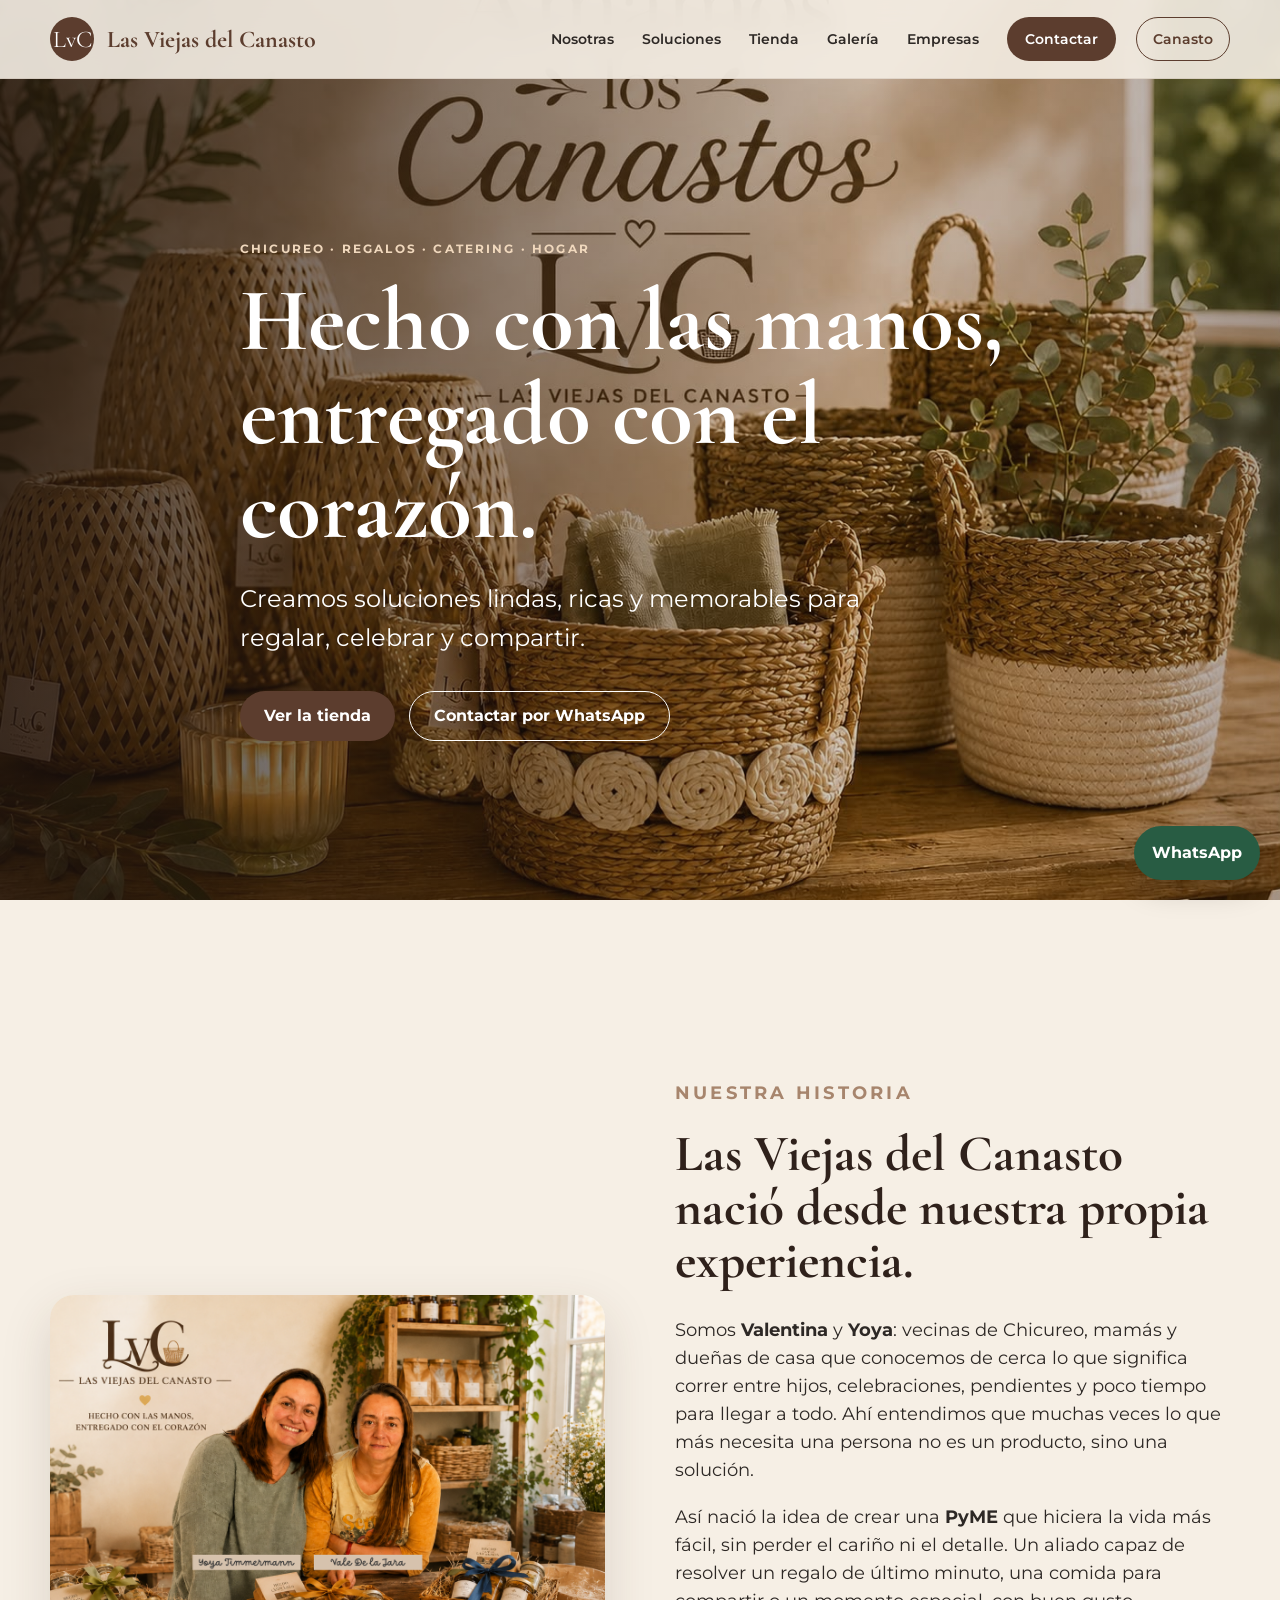
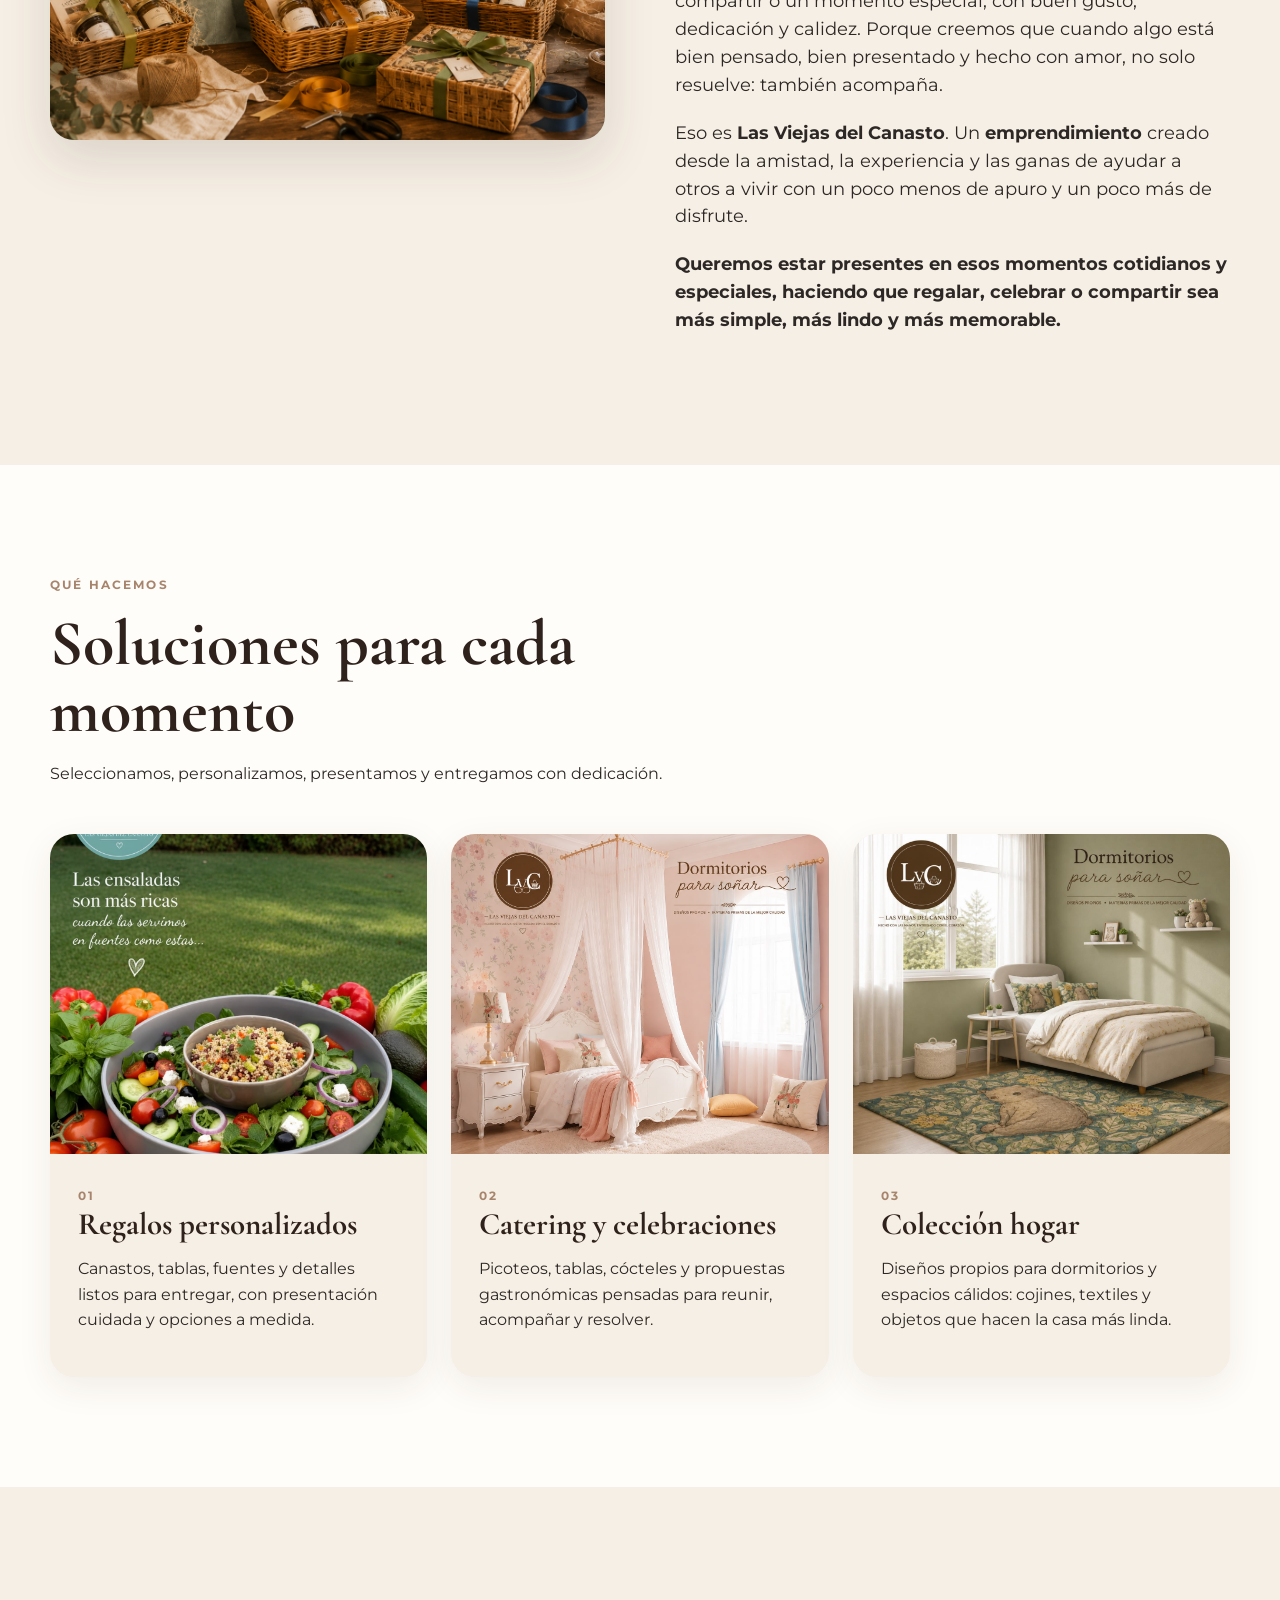
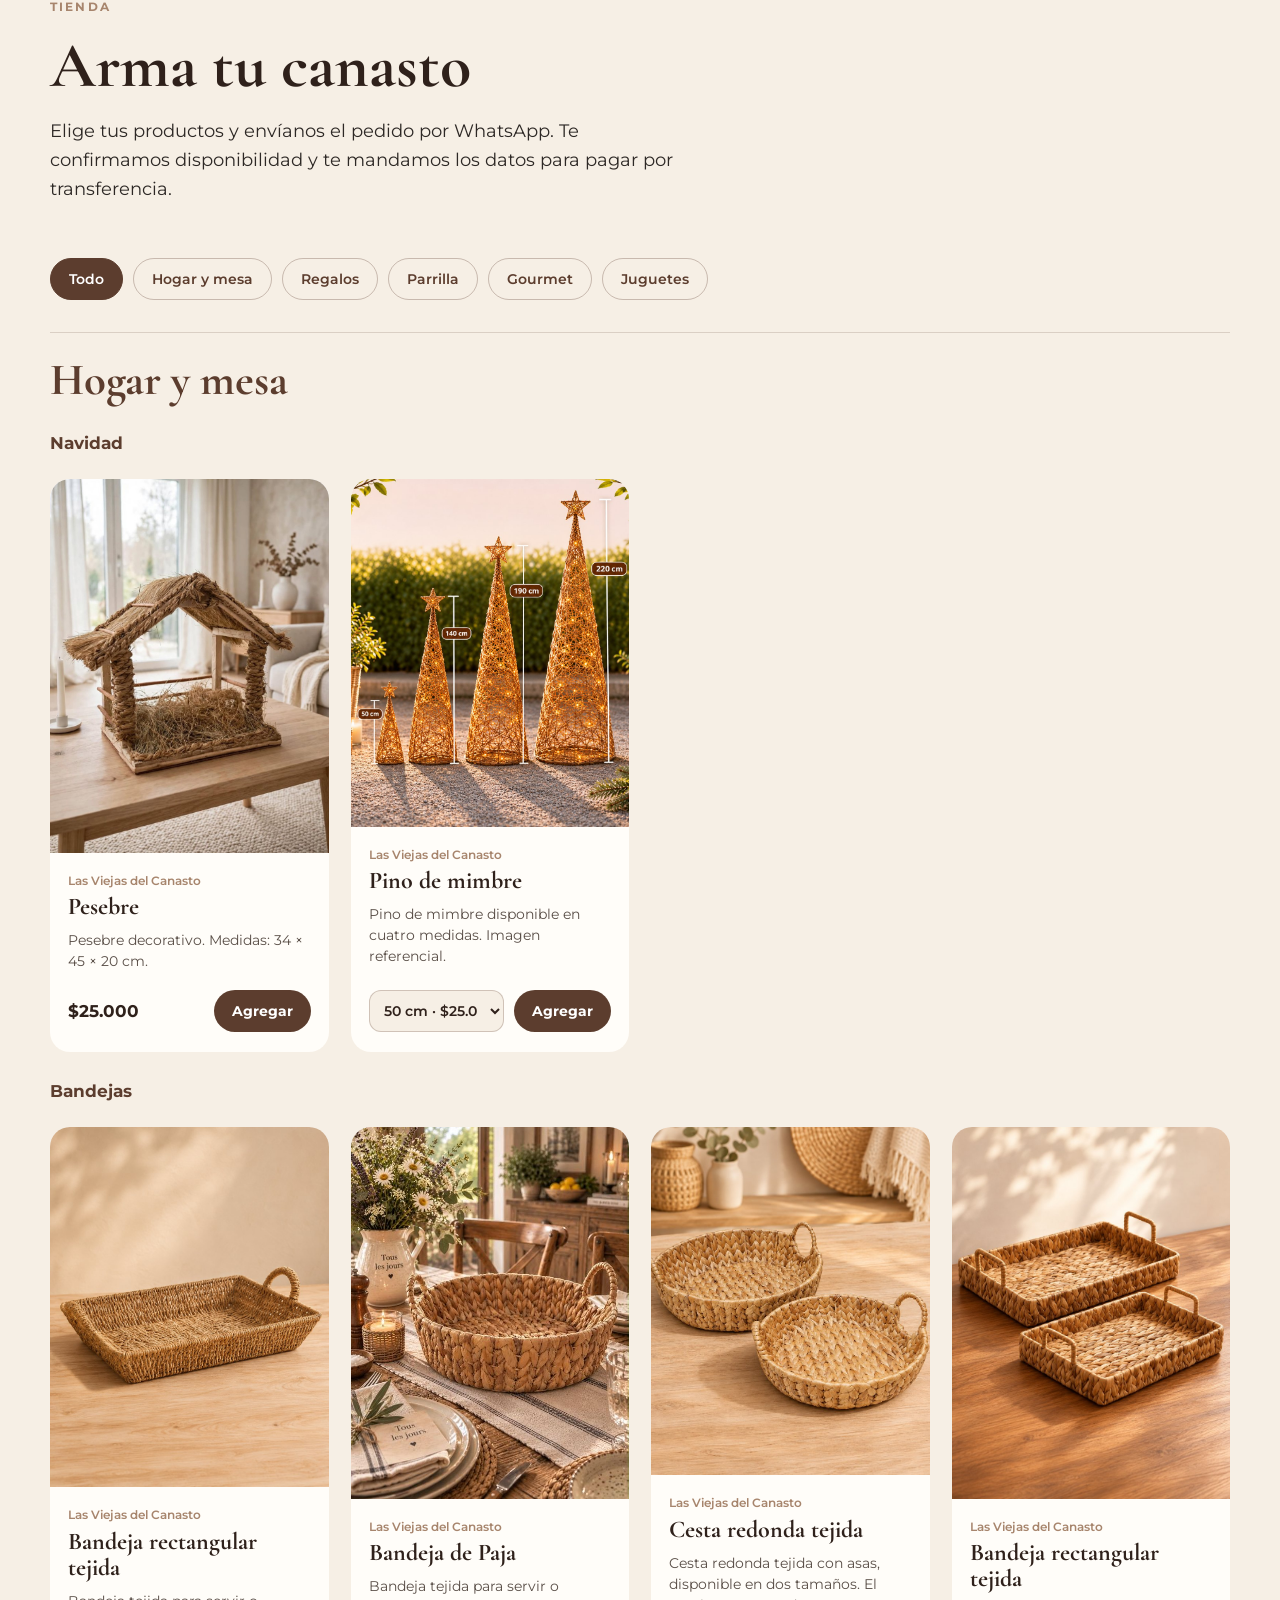
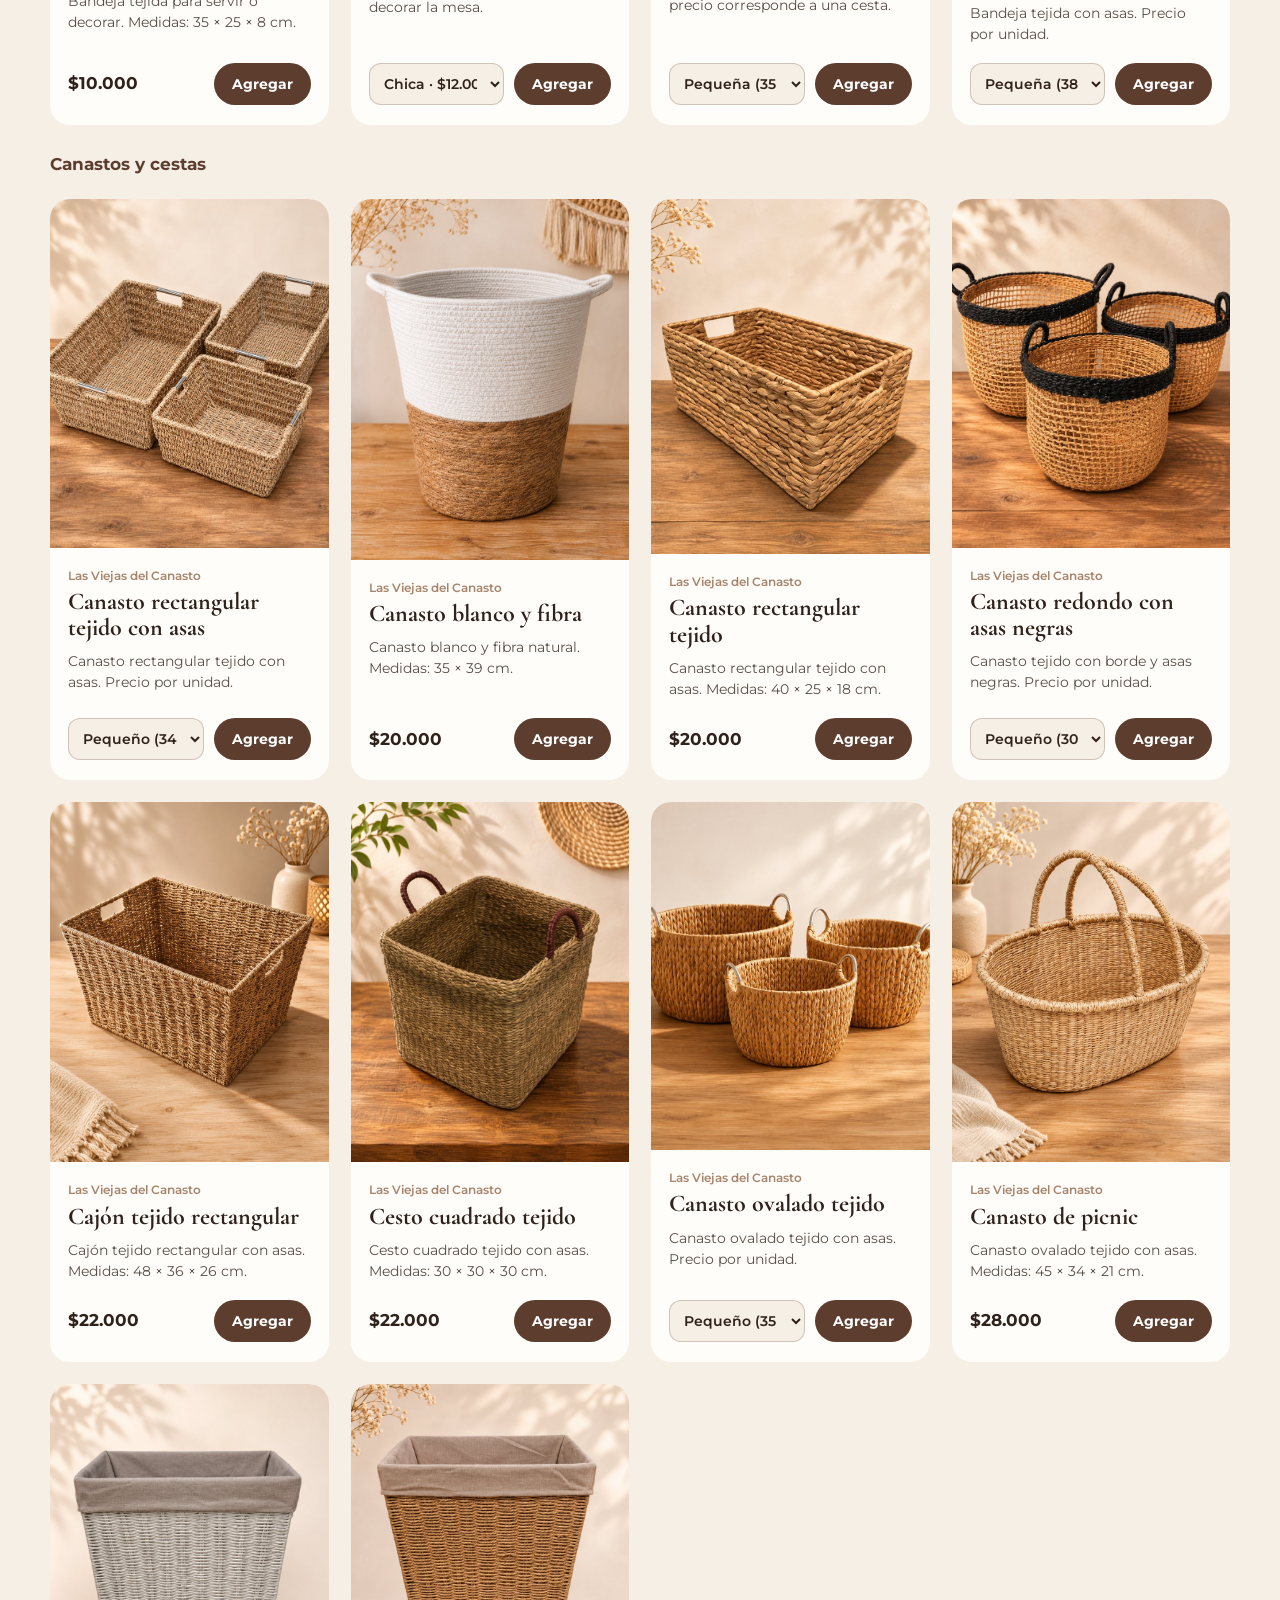
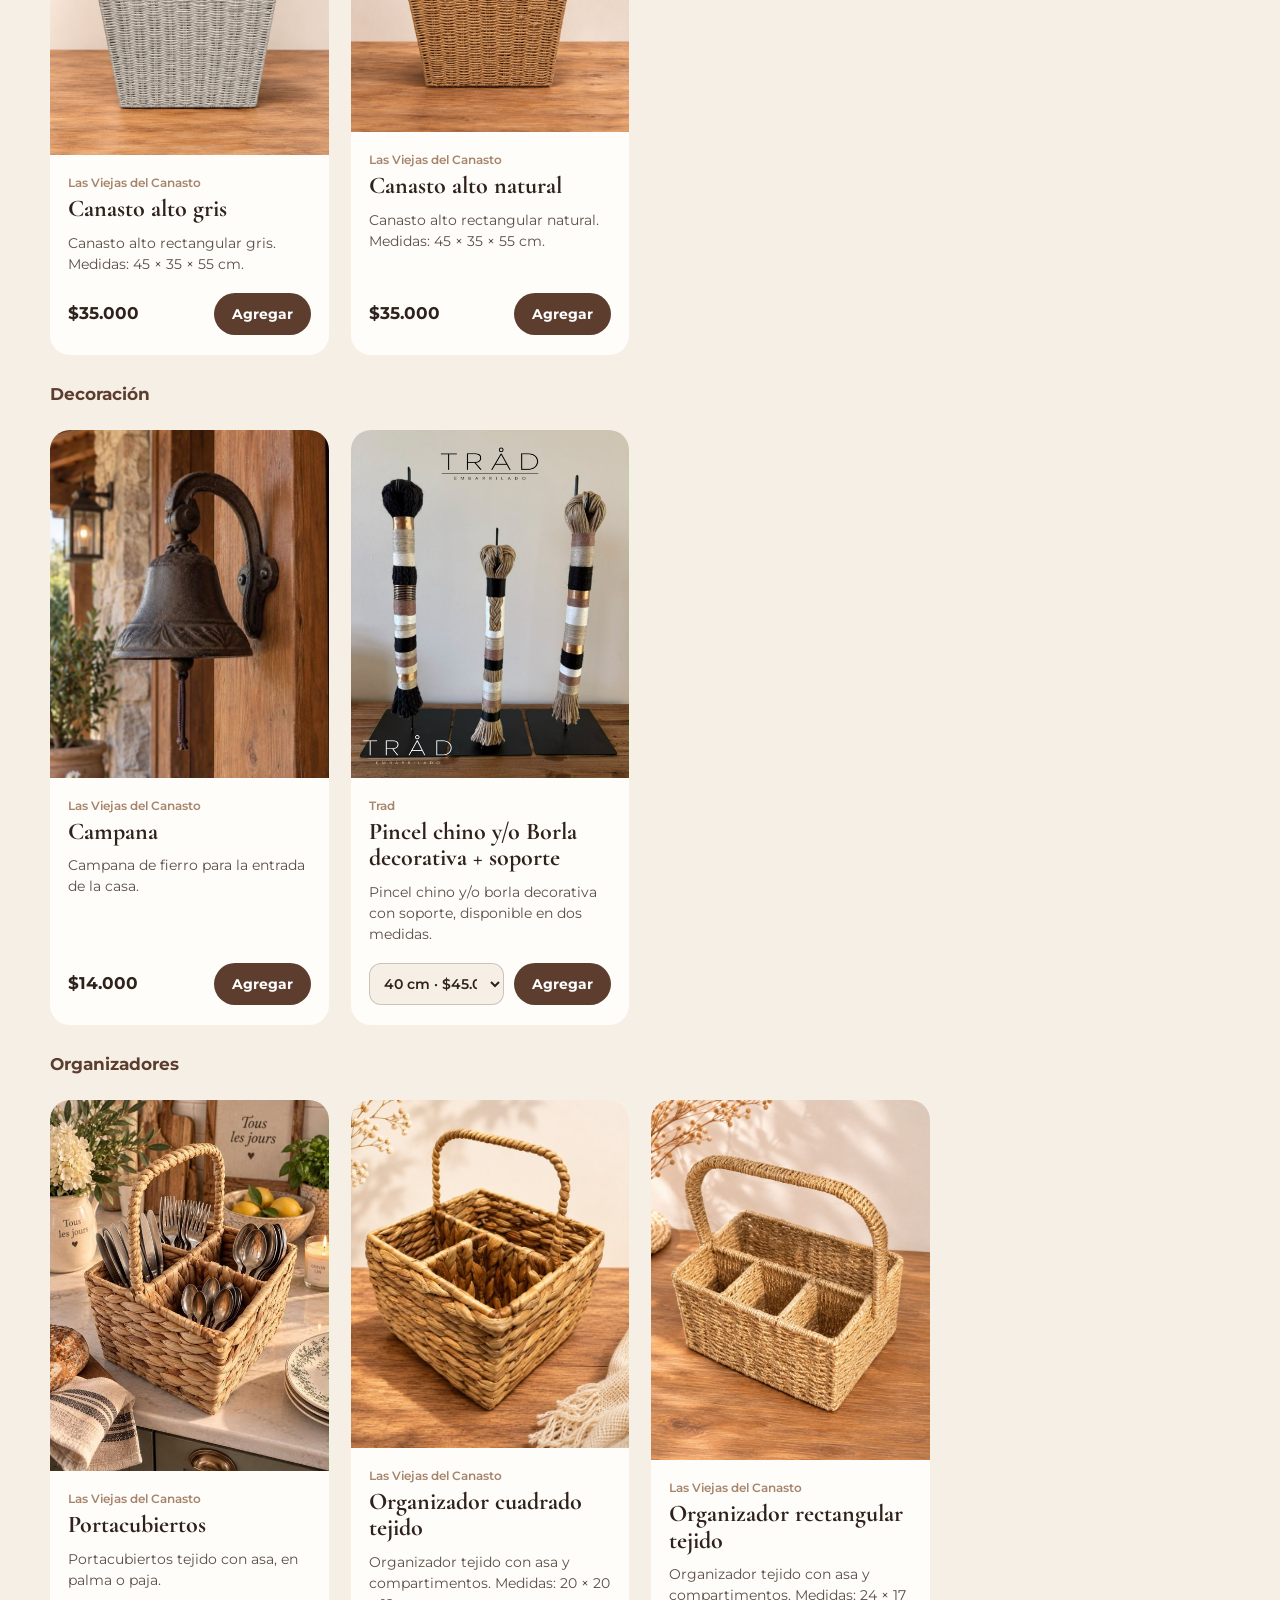
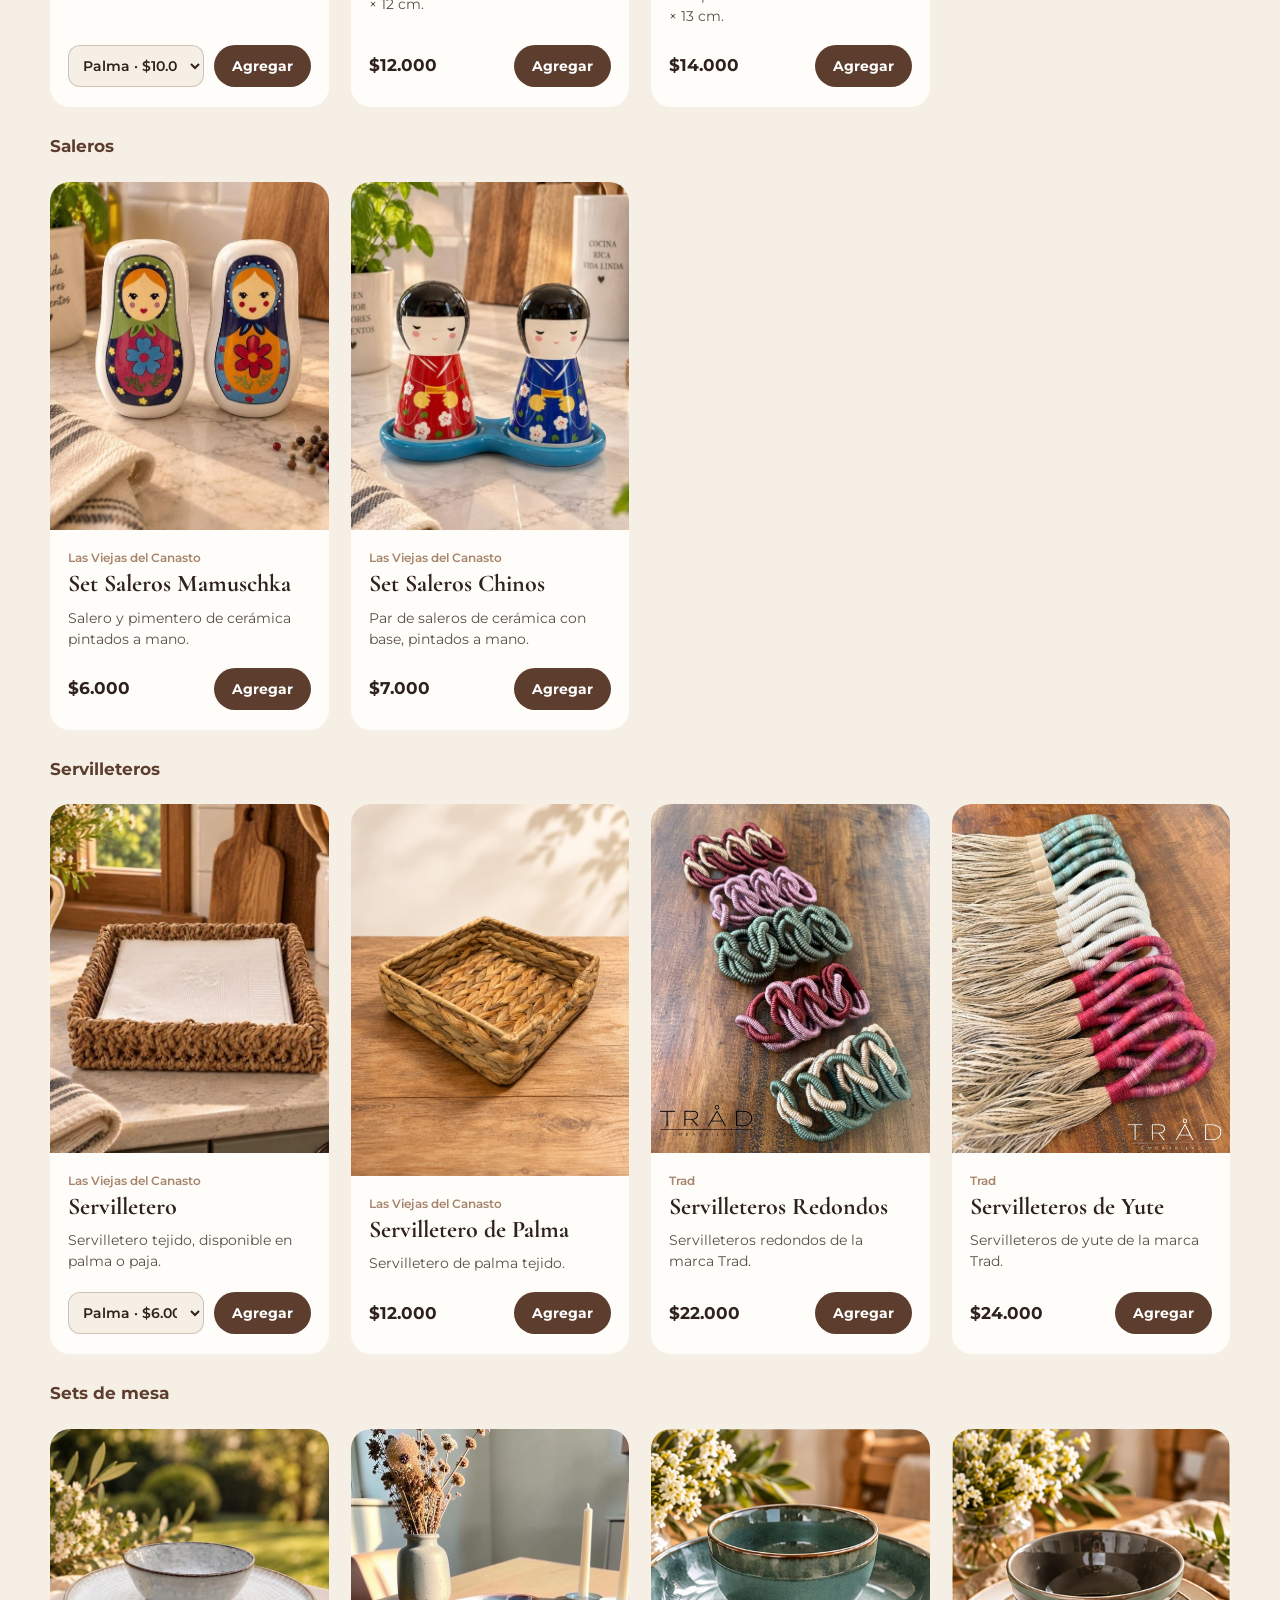
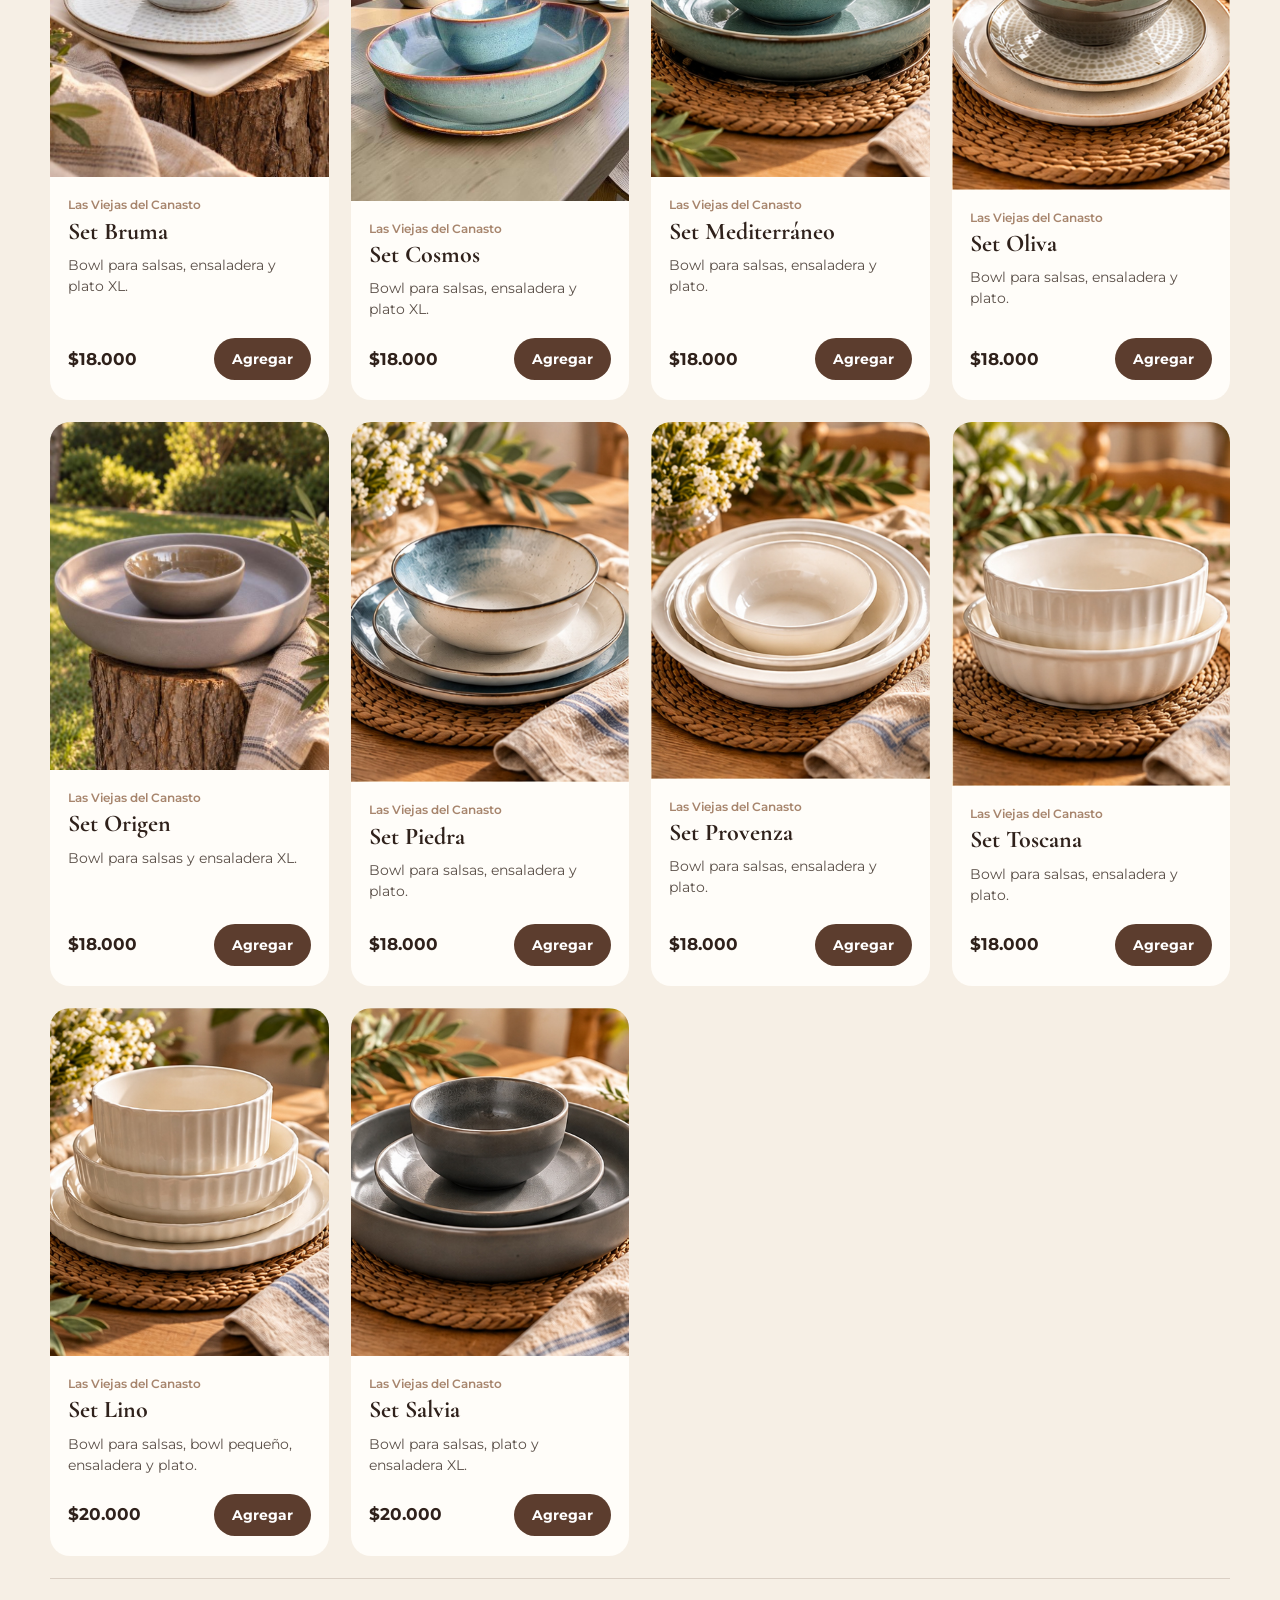
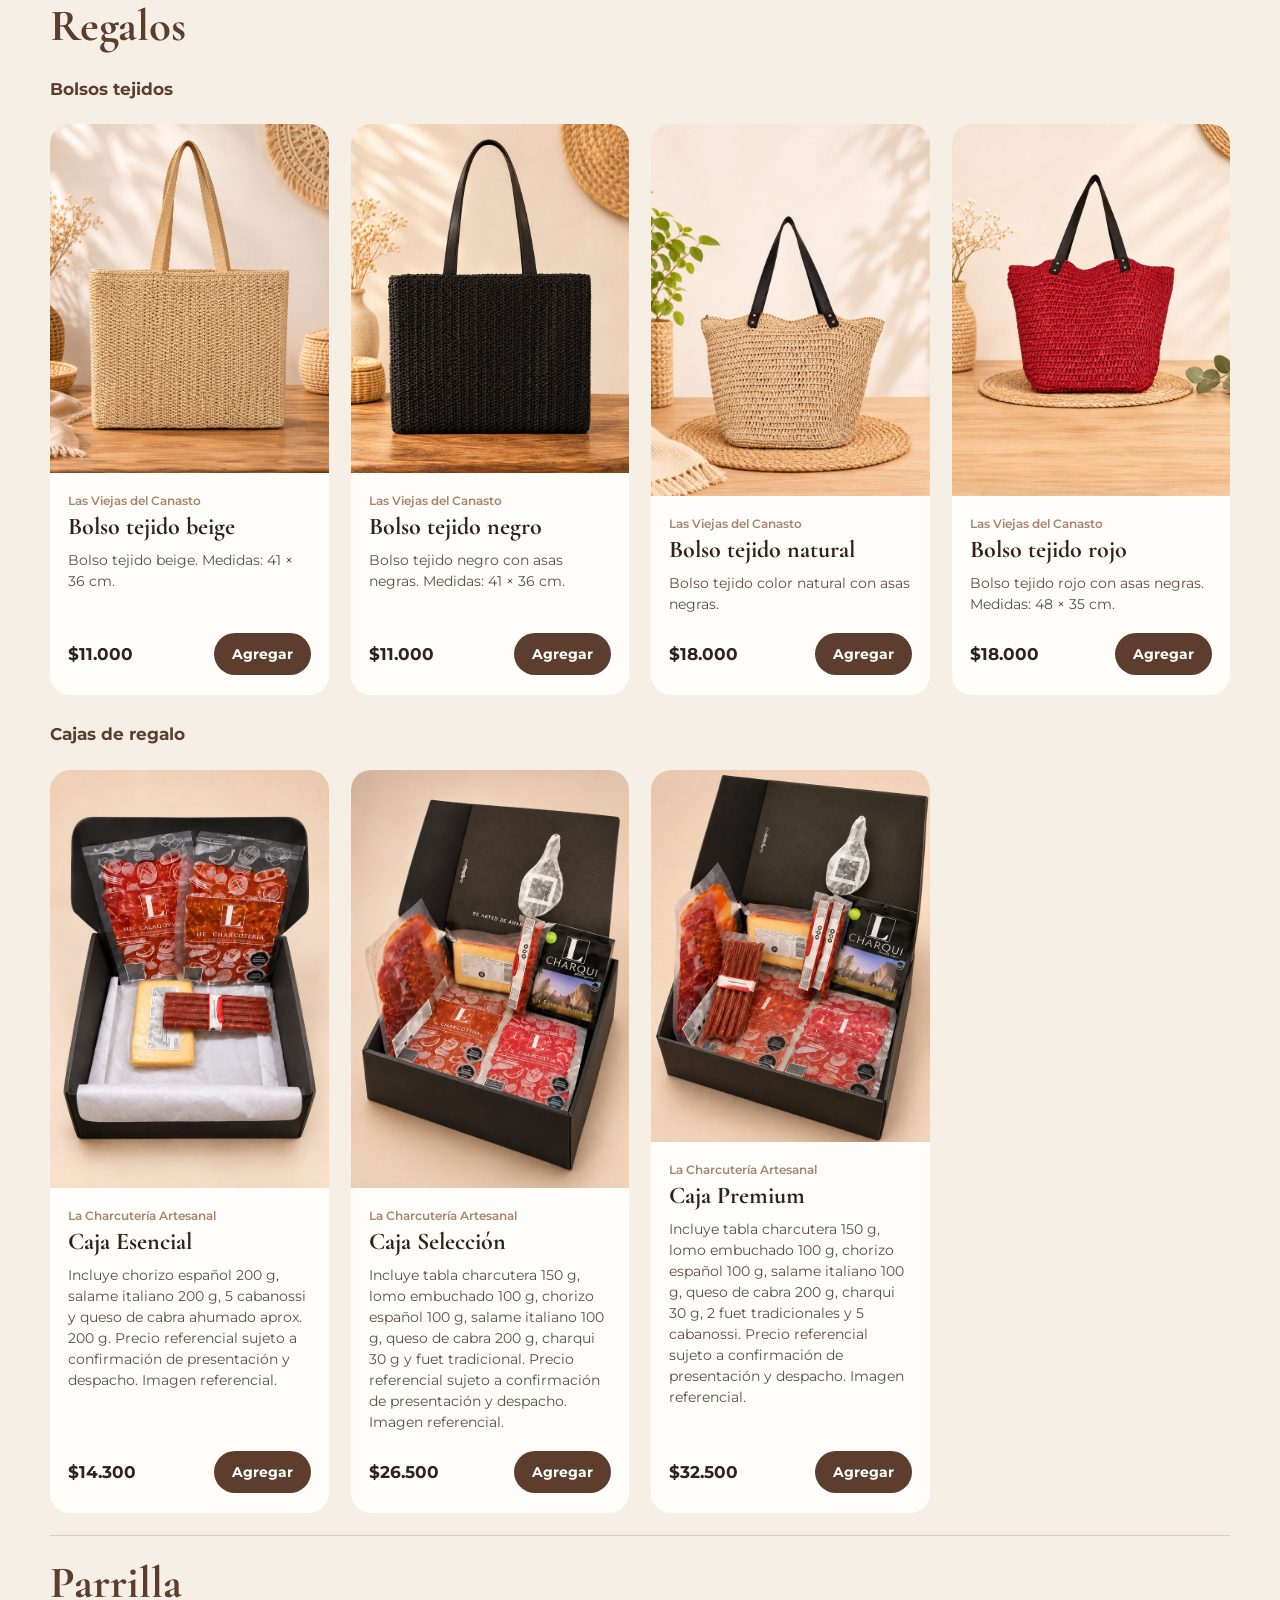
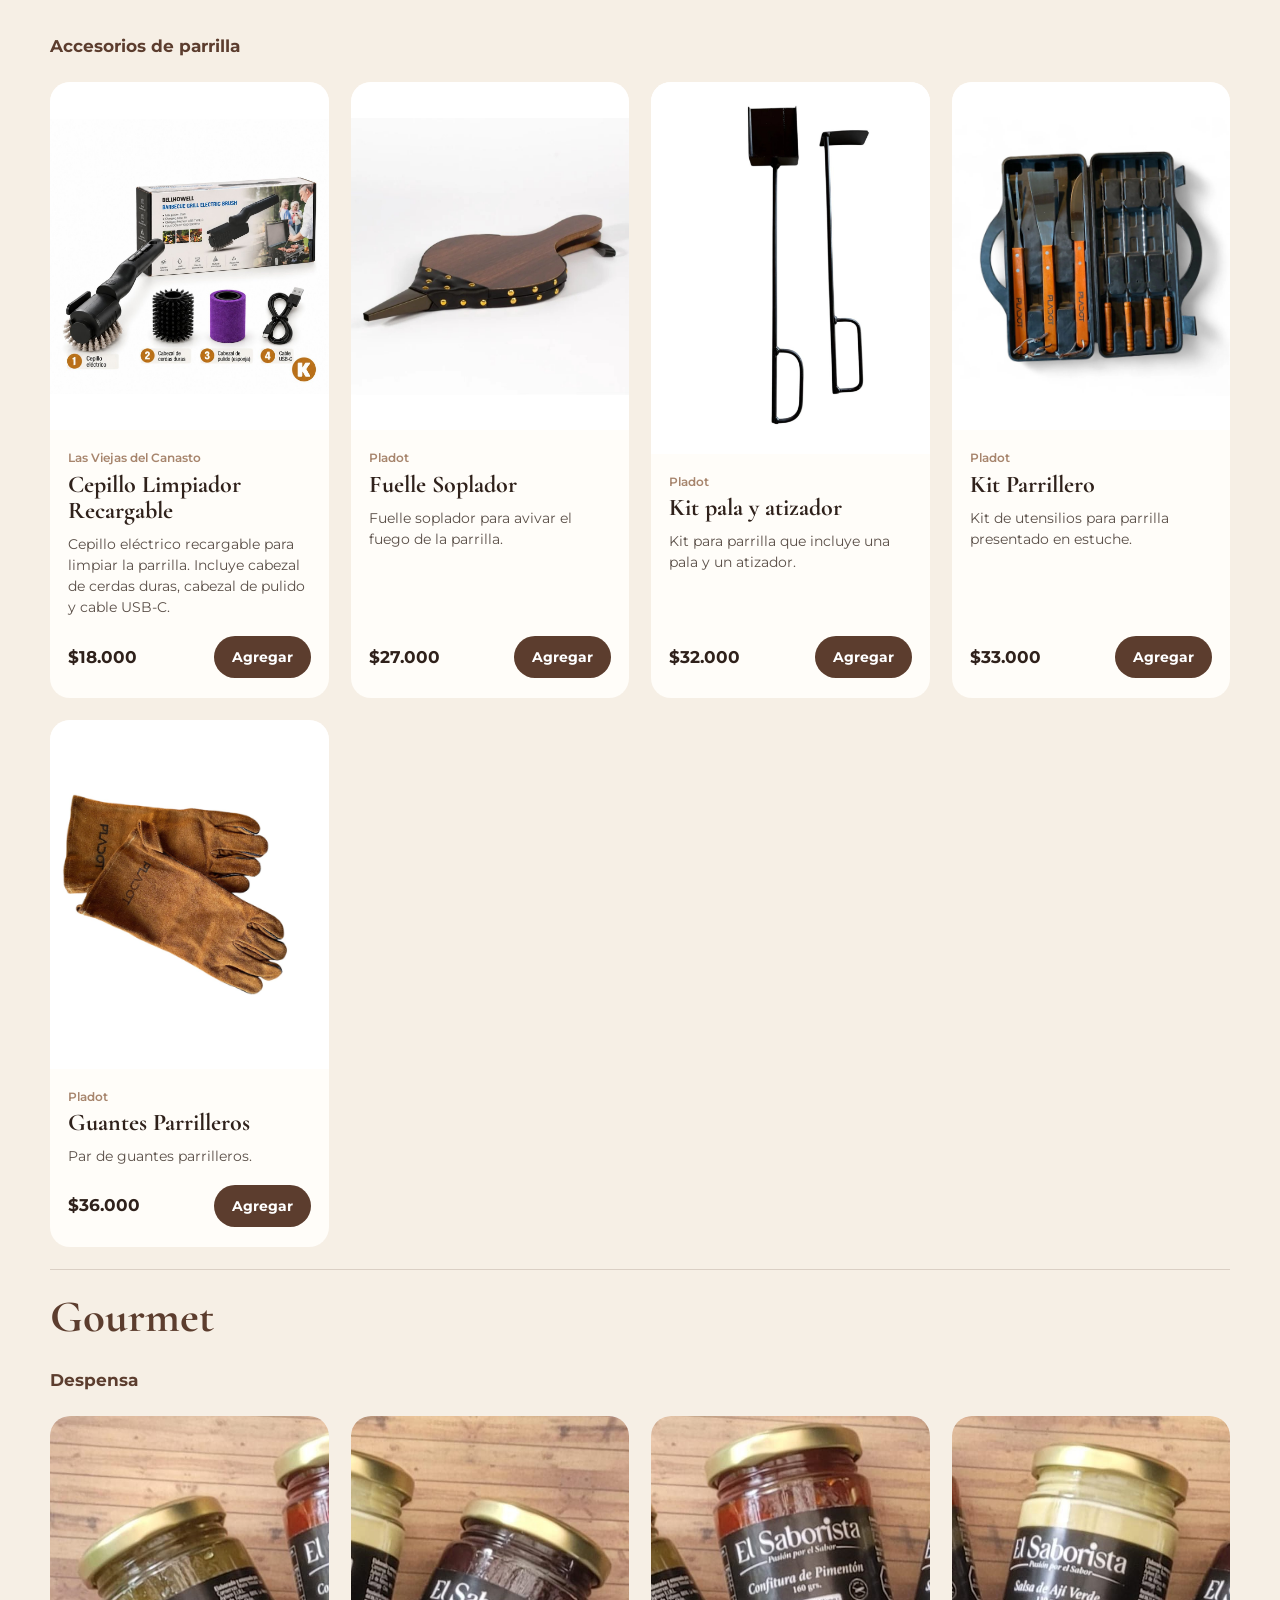
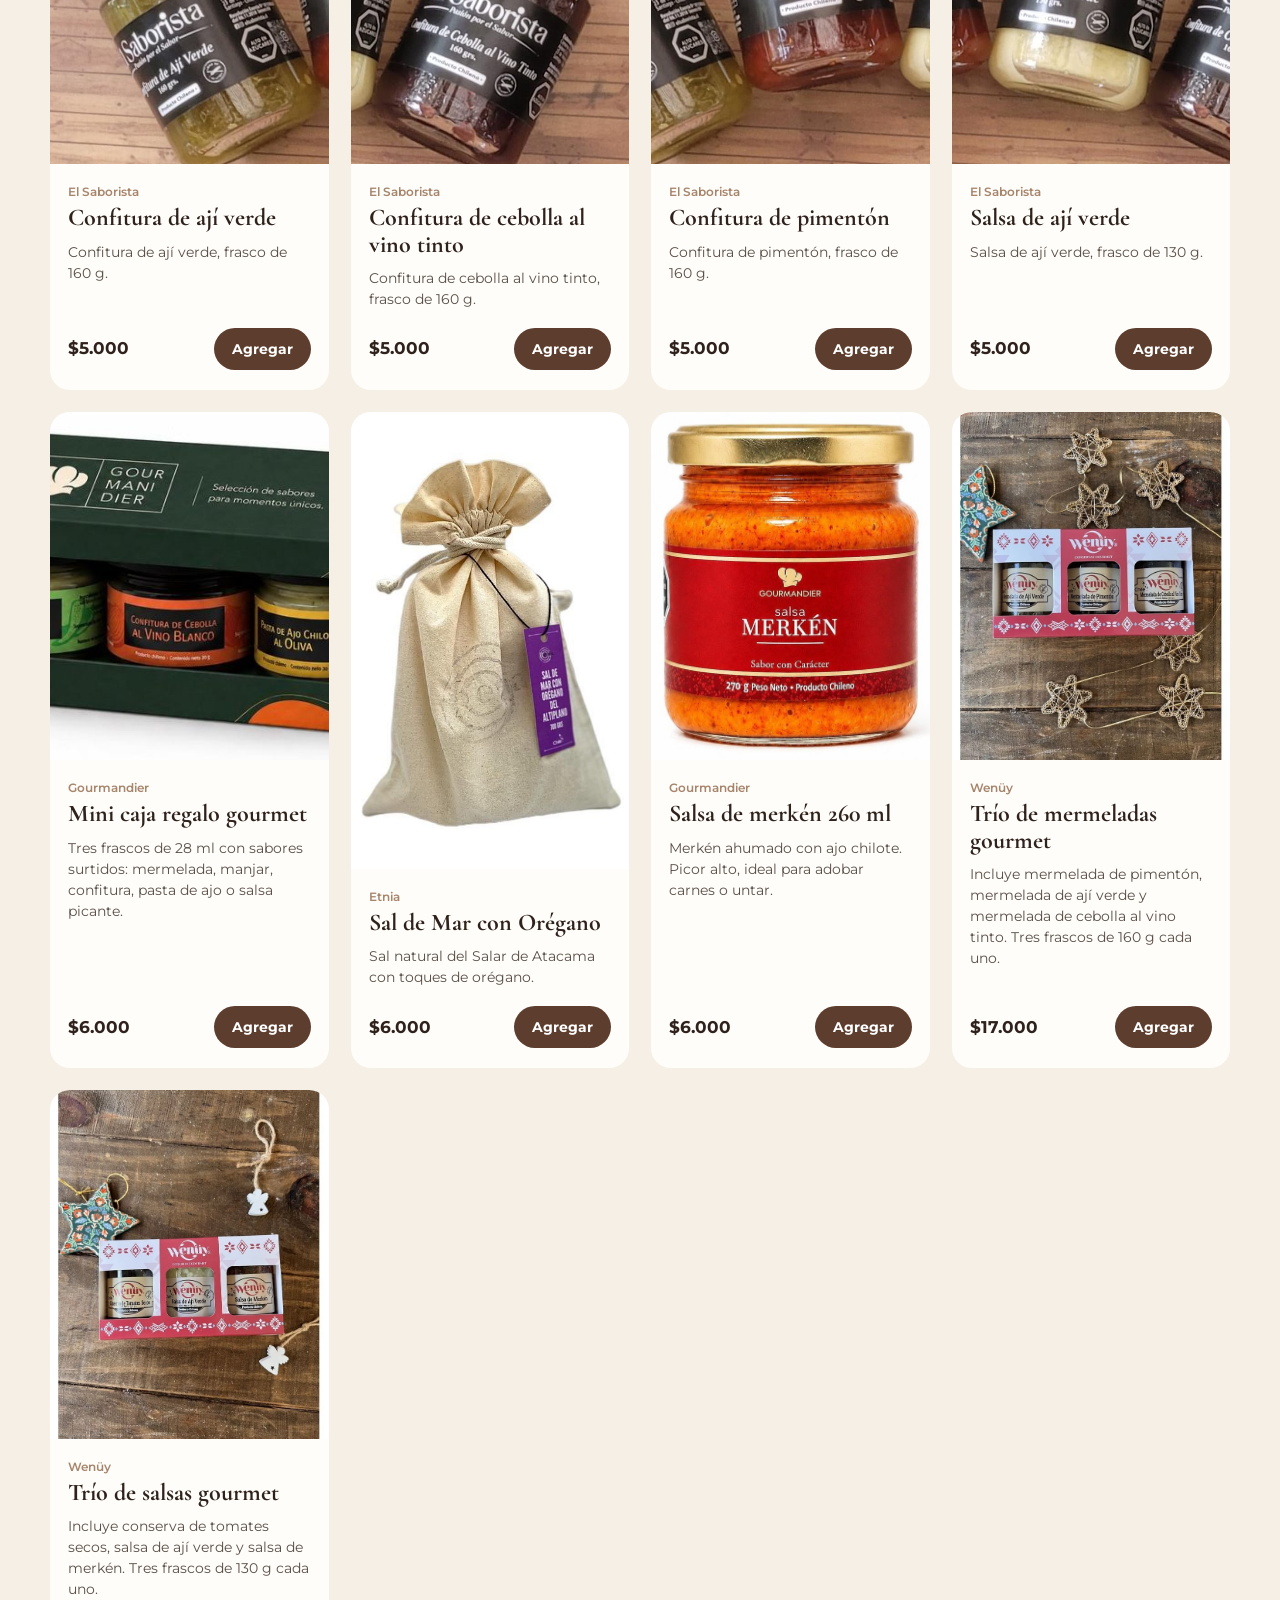
==== commit 4ce23818: "Actualizar sección de servilleteros" ====
--- a/index.html
+++ b/index.html
@@ -11,4 +11,4 @@
 <section id="galeria" class="section gallery-section"><div class="container"><div class="section-heading reveal"><p class="eyebrow">Inspiración</p><h2>Sabores, regalos y espacios que reúnen</h2></div><div class="gallery"><button class="gallery-item gallery-wide reveal" data-full="images/picoteo.jpg"><img src="images/picoteo.jpg" alt="Tabla de picoteo"></button><button class="gallery-item reveal" data-full="images/ensaladas.jpg"><img src="images/ensaladas.jpg" alt="Fuentes para ensaladas"></button><button class="gallery-item reveal" data-full="images/hogar-sabores.jpg"><img src="images/hogar-sabores.jpg" alt="Living cálido"></button><button class="gallery-item reveal" data-full="images/dormitorio-rosa.jpg"><img src="images/dormitorio-rosa.jpg" alt="Dormitorio infantil"></button><button class="gallery-item reveal" data-full="images/canastos.jpg"><img src="images/canastos.jpg" alt="Canastos artesanales"></button></div></div></section>
 <section id="empresas" class="section corporate"><div class="container corporate-grid"><div class="corporate-copy reveal"><p class="eyebrow">Regalos corporativos</p><h2>Detalles que fortalecen vínculos.</h2><p>Creamos propuestas para empresas, colegios, centros de padres y organizaciones que quieren reconocer, agradecer o celebrar con algo realmente especial.</p><ul><li>Curaduría según ocasión y presupuesto</li><li>Personalización y branding</li><li>Packaging y presentación</li><li>Coordinación de entregas</li></ul><a class="button button-primary" href="mailto:contacto@lasviejasdelcanasto.cl?subject=Solicitud%20de%20propuesta%20corporativa">Solicitar propuesta</a></div><div class="corporate-image reveal"><img src="images/logo-fondo.jpg" alt="Identidad Las Viejas del Canasto"></div></div></section>
 <section id="contacto" class="section contact"><div class="container contact-card reveal"><div><p class="eyebrow">Conversemos</p><h2>¿Qué momento quieres resolver hoy?</h2><p>Atendemos desde Chicureo y coordinamos cada propuesta de manera personalizada.</p></div><div class="contact-links"><a href="https://wa.me/56992266719" target="_blank"><span>WhatsApp</span><strong>+56 9 9226 6719</strong></a><a href="https://www.instagram.com/lasviejasdelcanasto/" target="_blank"><span>Instagram</span><strong>@lasviejasdelcanasto</strong></a><a href="mailto:contacto@lasviejasdelcanasto.cl"><span>Correo</span><strong>contacto@lasviejasdelcanasto.cl</strong></a><div><span>Zona de atención</span><strong>Chicureo</strong></div></div></div></section></main>
-<a class="whatsapp-float" href="https://wa.me/56992266719?text=Hola%20Las%20Viejas%20del%20Canasto" target="_blank">WhatsApp</a><footer class="site-footer"><div class="container footer-wrap"><div><div class="footer-logo">LvC</div><p>Las Viejas del Canasto</p></div><p>Hecho con las manos, entregado con el corazón.</p><p>© <span id="year"></span> Las Viejas del Canasto</p></div></footer><dialog class="lightbox"><button class="lightbox-close">×</button><img src="" alt=""></dialog><dialog id="cart" class="cart" aria-labelledby="cart-title"><div class="cart-inner"><div class="cart-top"><h2 id="cart-title">Tu canasto</h2><button type="button" class="cart-close" data-close-cart aria-label="Cerrar canasto">×</button></div><div id="cart-empty" class="cart-empty"><p>Tu canasto está vacío.</p><a class="button button-primary" href="#tienda" data-close-cart>Ver productos</a></div><ul id="cart-lines" class="cart-lines"></ul><div id="cart-checkout" class="cart-checkout" hidden><div class="cart-total"><span>Total</span><strong id="cart-total">$0</strong></div><p class="cart-note">Entregas en Chicureo sin costo. Otros sectores con recargo, a convenir. El pago es por transferencia, una vez confirmado el pedido.</p><div class="order-fields"><label>Nombre<input id="order-name" type="text" autocomplete="name"></label><label>Dirección y comuna<input id="order-address" type="text" autocomplete="street-address"></label><label><span>Comentarios <small>(opcional)</small></span><textarea id="order-notes" rows="3" placeholder="Para quién es, mensaje de la tarjeta, horario…"></textarea></label></div><p id="order-error" class="order-error" role="alert" hidden></p><div id="send-buttons" class="send-buttons"></div></div></div></dialog><script src="script.js"></script><script src="productos.js?v=20261124-aviso"></script><script src="tienda.js?v=20261124-orden-navidad"></script></body></html>
+<a class="whatsapp-float" href="https://wa.me/56992266719?text=Hola%20Las%20Viejas%20del%20Canasto" target="_blank">WhatsApp</a><footer class="site-footer"><div class="container footer-wrap"><div><div class="footer-logo">LvC</div><p>Las Viejas del Canasto</p></div><p>Hecho con las manos, entregado con el corazón.</p><p>© <span id="year"></span> Las Viejas del Canasto</p></div></footer><dialog class="lightbox"><button class="lightbox-close">×</button><img src="" alt=""></dialog><dialog id="cart" class="cart" aria-labelledby="cart-title"><div class="cart-inner"><div class="cart-top"><h2 id="cart-title">Tu canasto</h2><button type="button" class="cart-close" data-close-cart aria-label="Cerrar canasto">×</button></div><div id="cart-empty" class="cart-empty"><p>Tu canasto está vacío.</p><a class="button button-primary" href="#tienda" data-close-cart>Ver productos</a></div><ul id="cart-lines" class="cart-lines"></ul><div id="cart-checkout" class="cart-checkout" hidden><div class="cart-total"><span>Total</span><strong id="cart-total">$0</strong></div><p class="cart-note">Entregas en Chicureo sin costo. Otros sectores con recargo, a convenir. El pago es por transferencia, una vez confirmado el pedido.</p><div class="order-fields"><label>Nombre<input id="order-name" type="text" autocomplete="name"></label><label>Dirección y comuna<input id="order-address" type="text" autocomplete="street-address"></label><label><span>Comentarios <small>(opcional)</small></span><textarea id="order-notes" rows="3" placeholder="Para quién es, mensaje de la tarjeta, horario…"></textarea></label></div><p id="order-error" class="order-error" role="alert" hidden></p><div id="send-buttons" class="send-buttons"></div></div></div></dialog><script src="script.js"></script><script src="productos.js?v=20261124-aviso"></script><script src="tienda.js?v=20261124-servilleteros"></script></body></html>
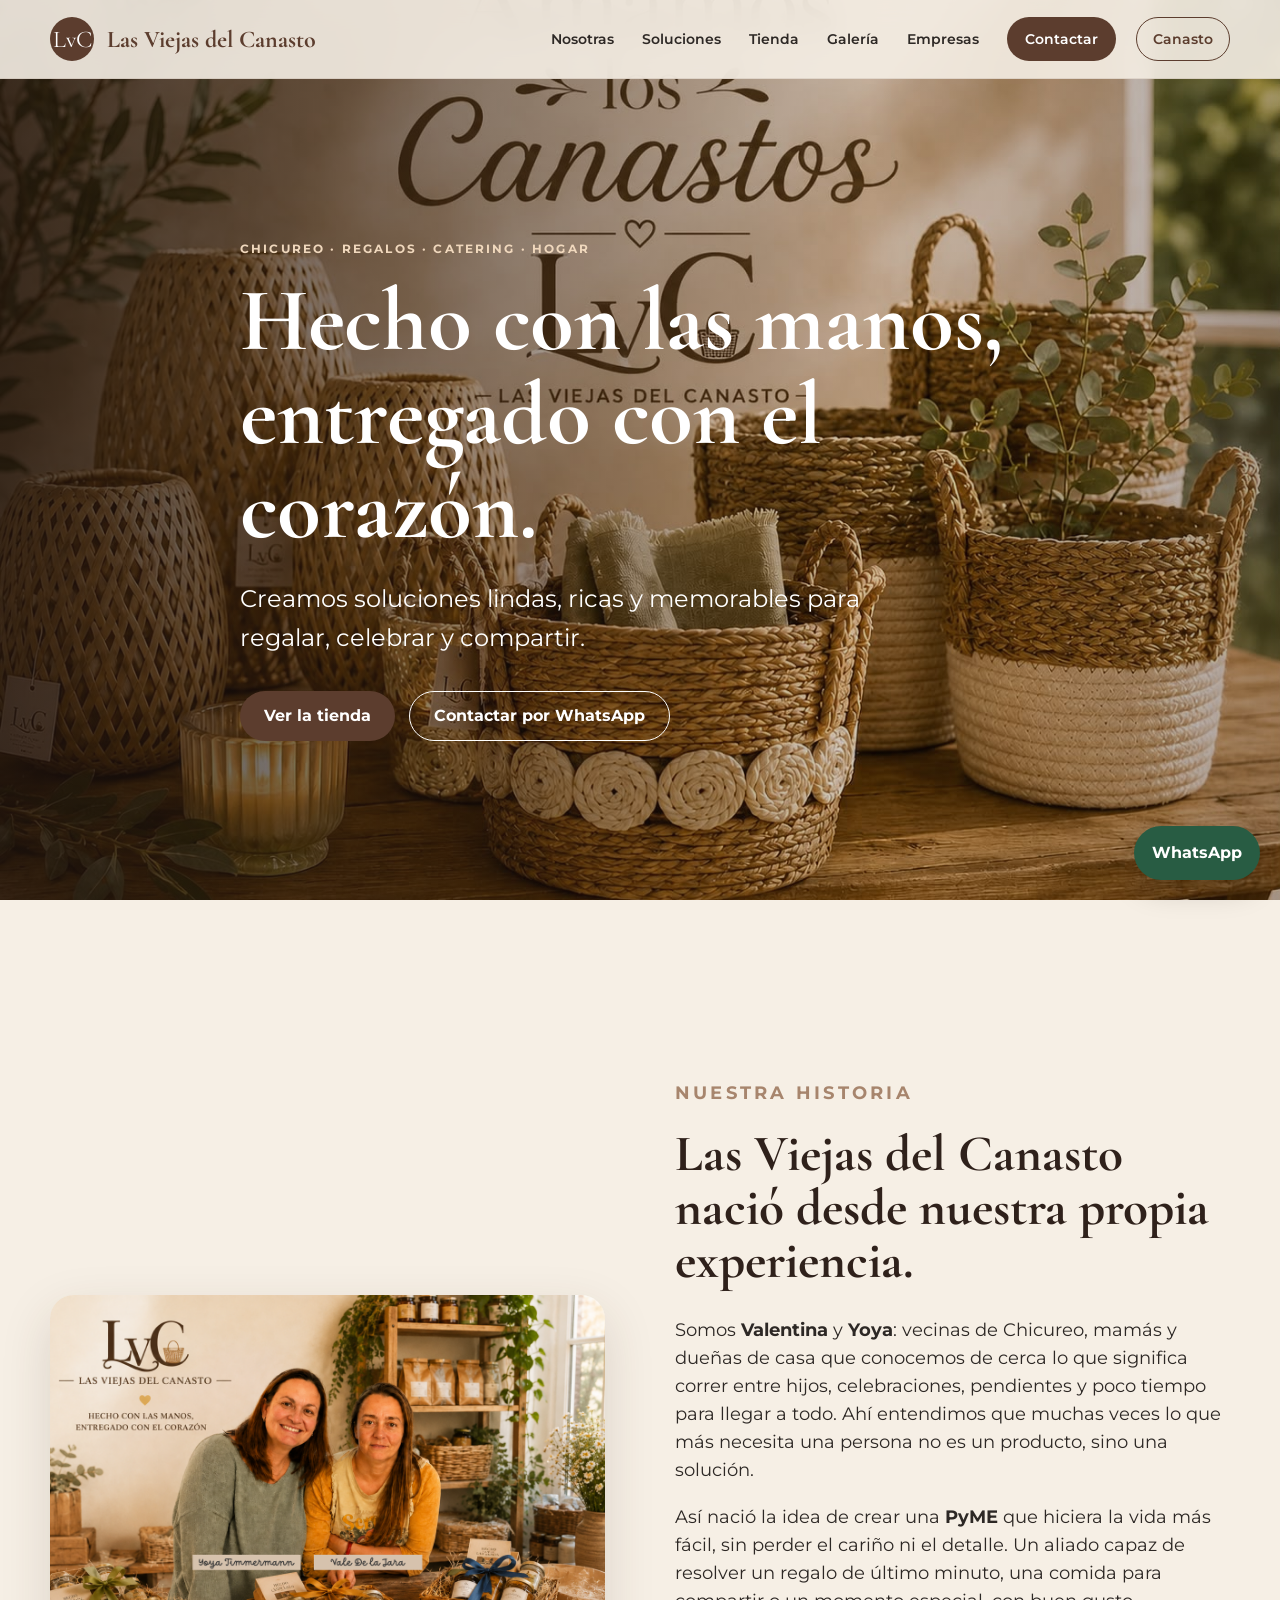
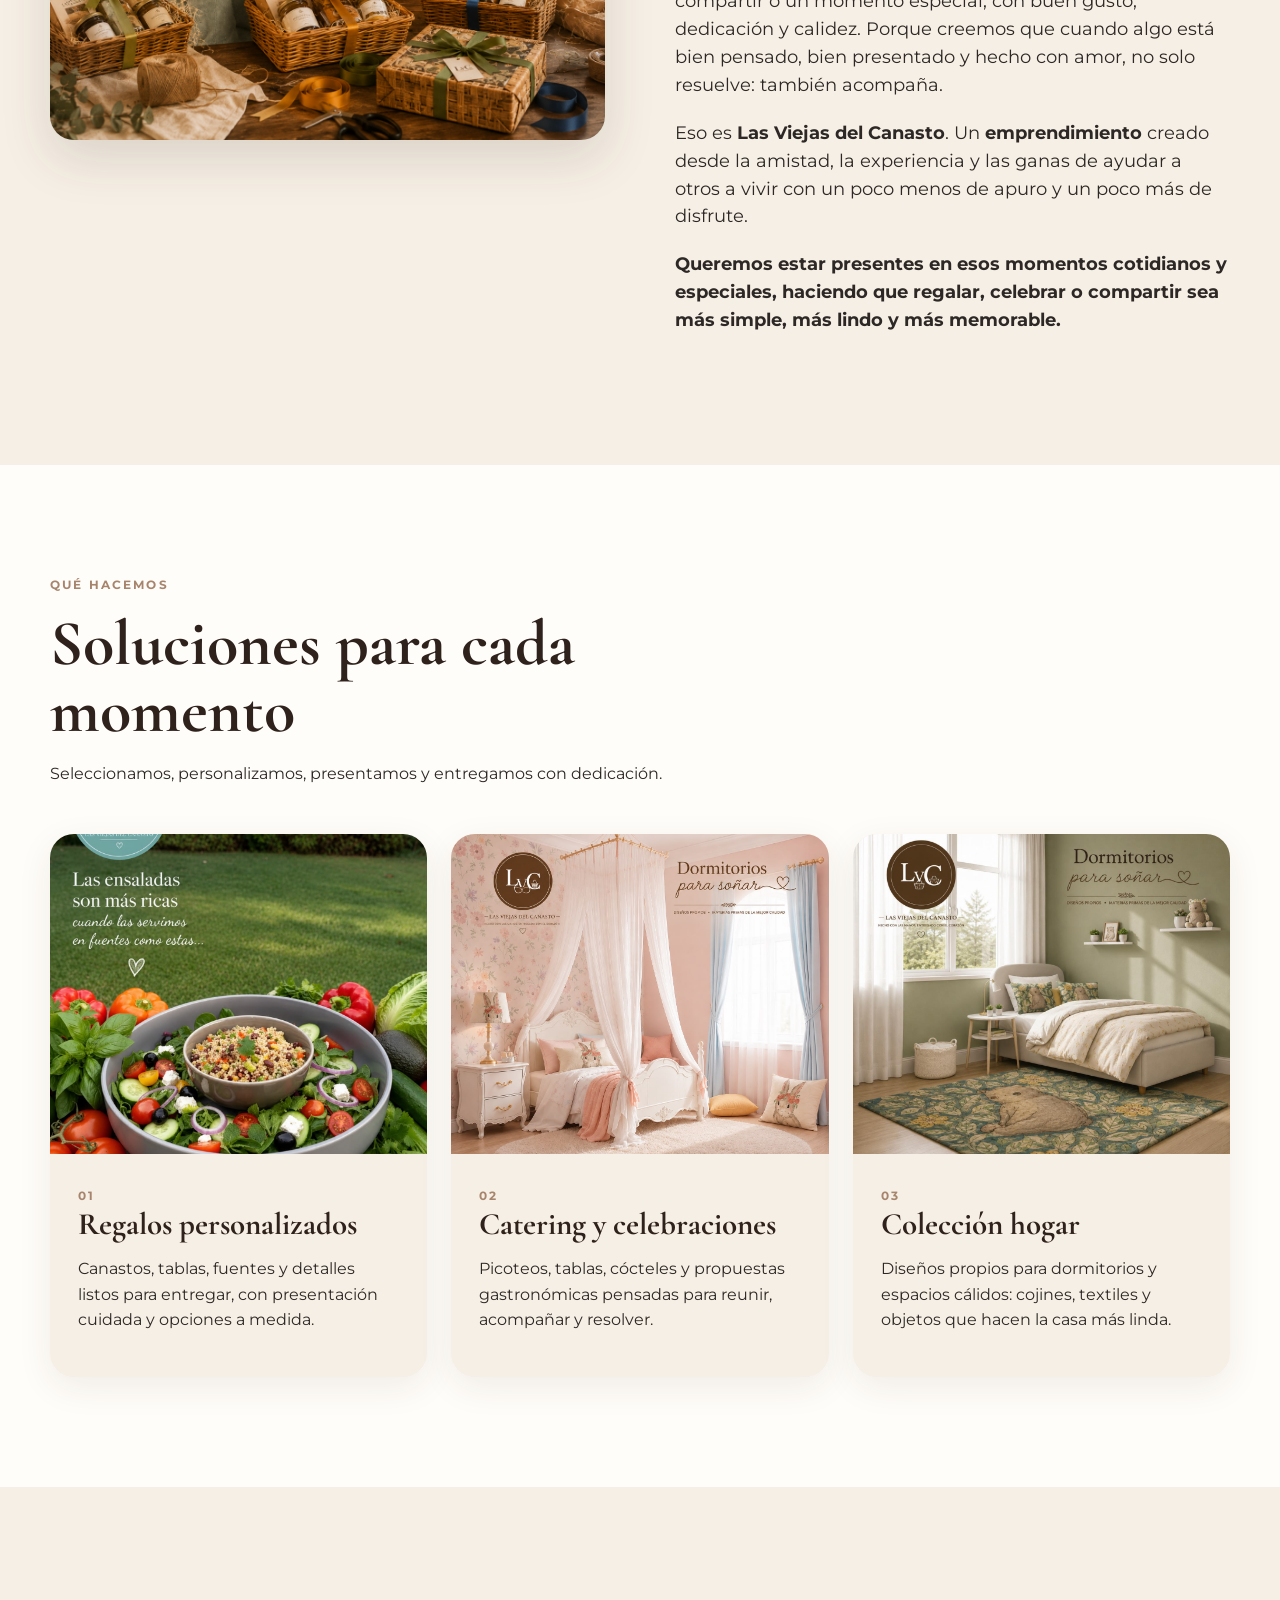
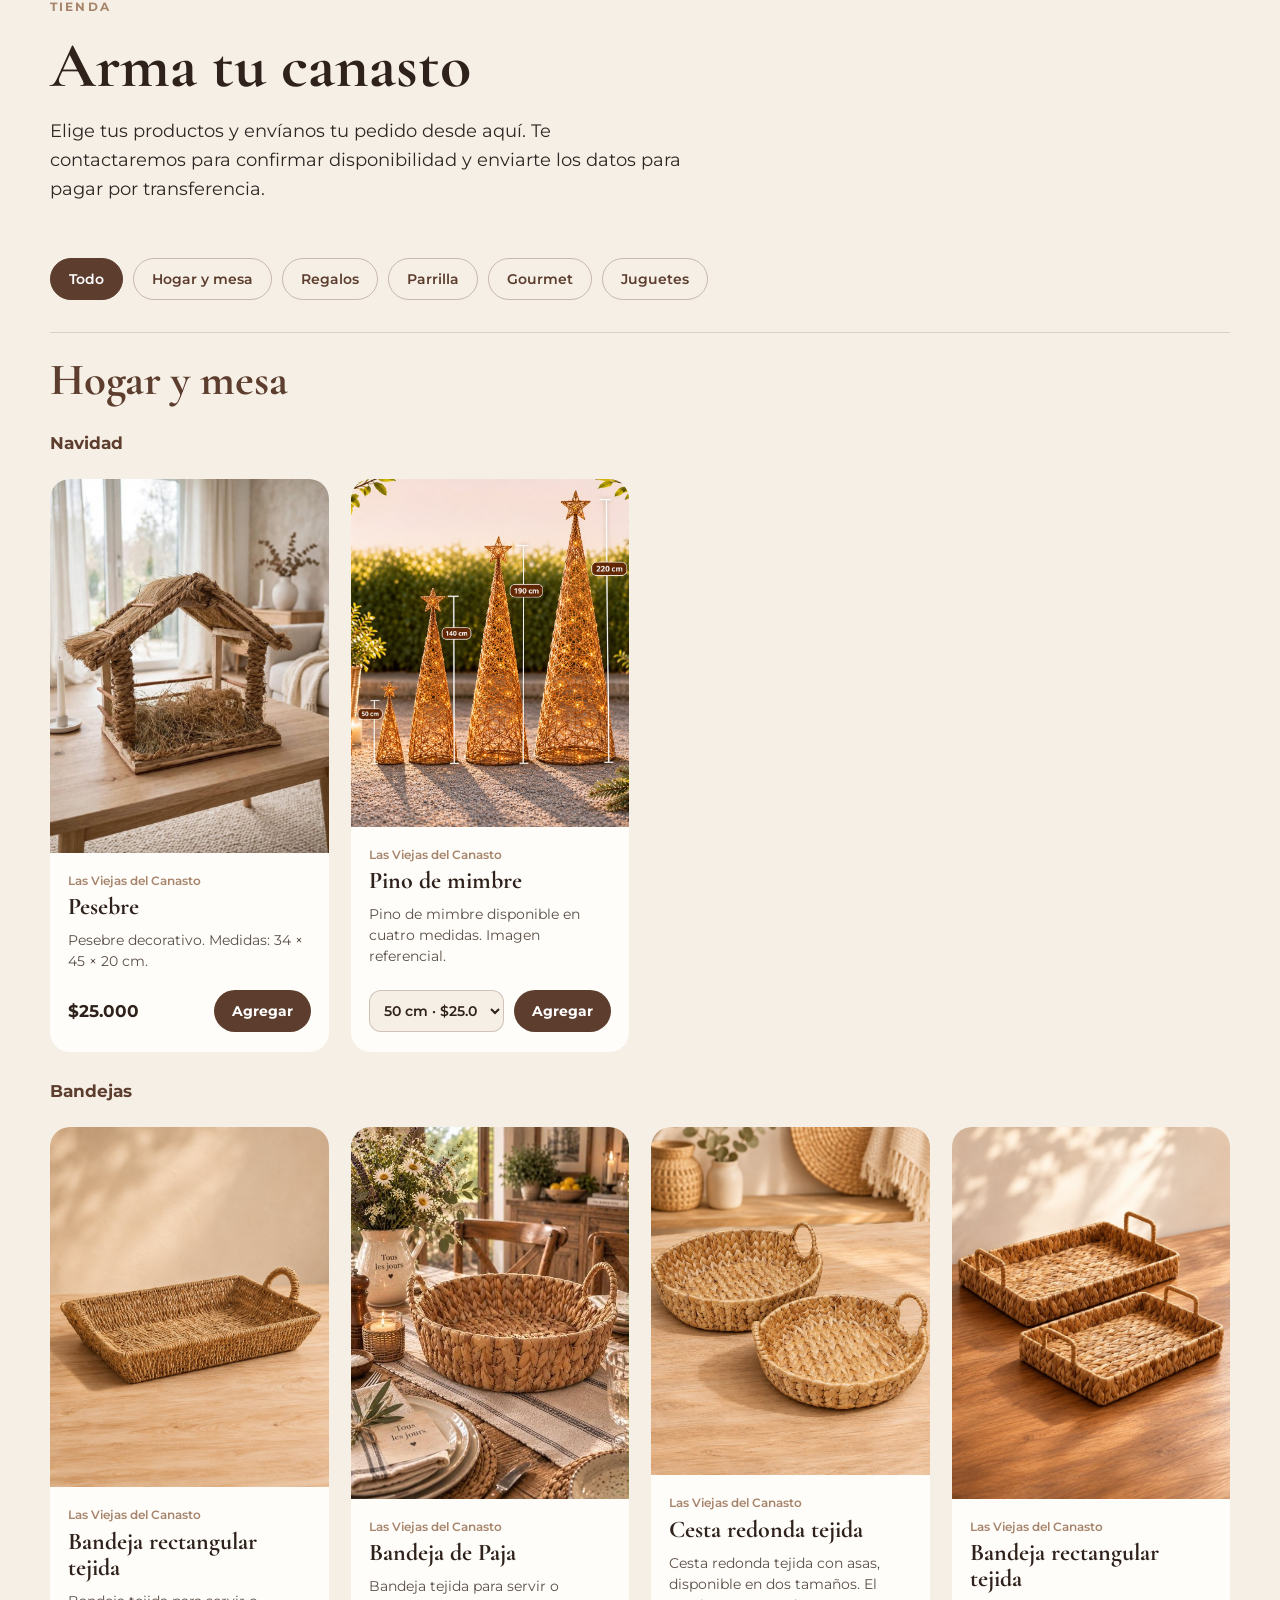
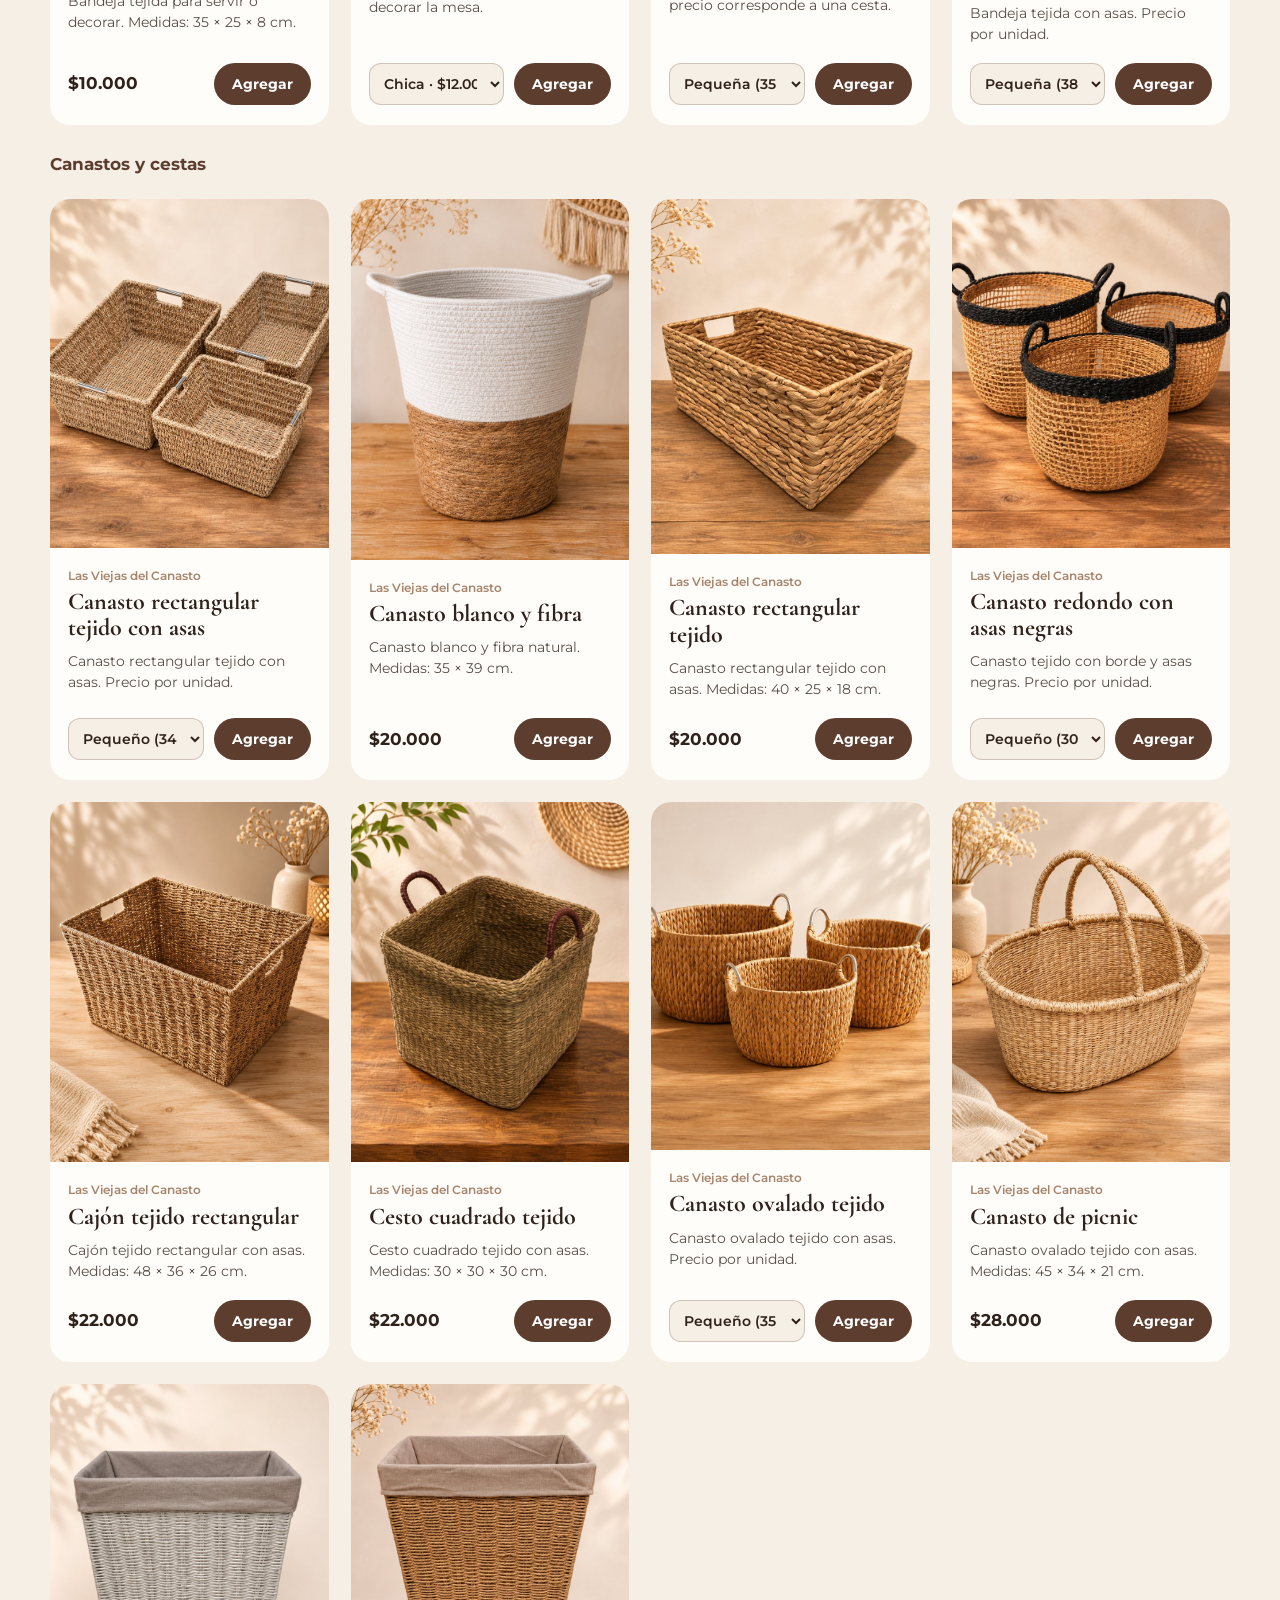
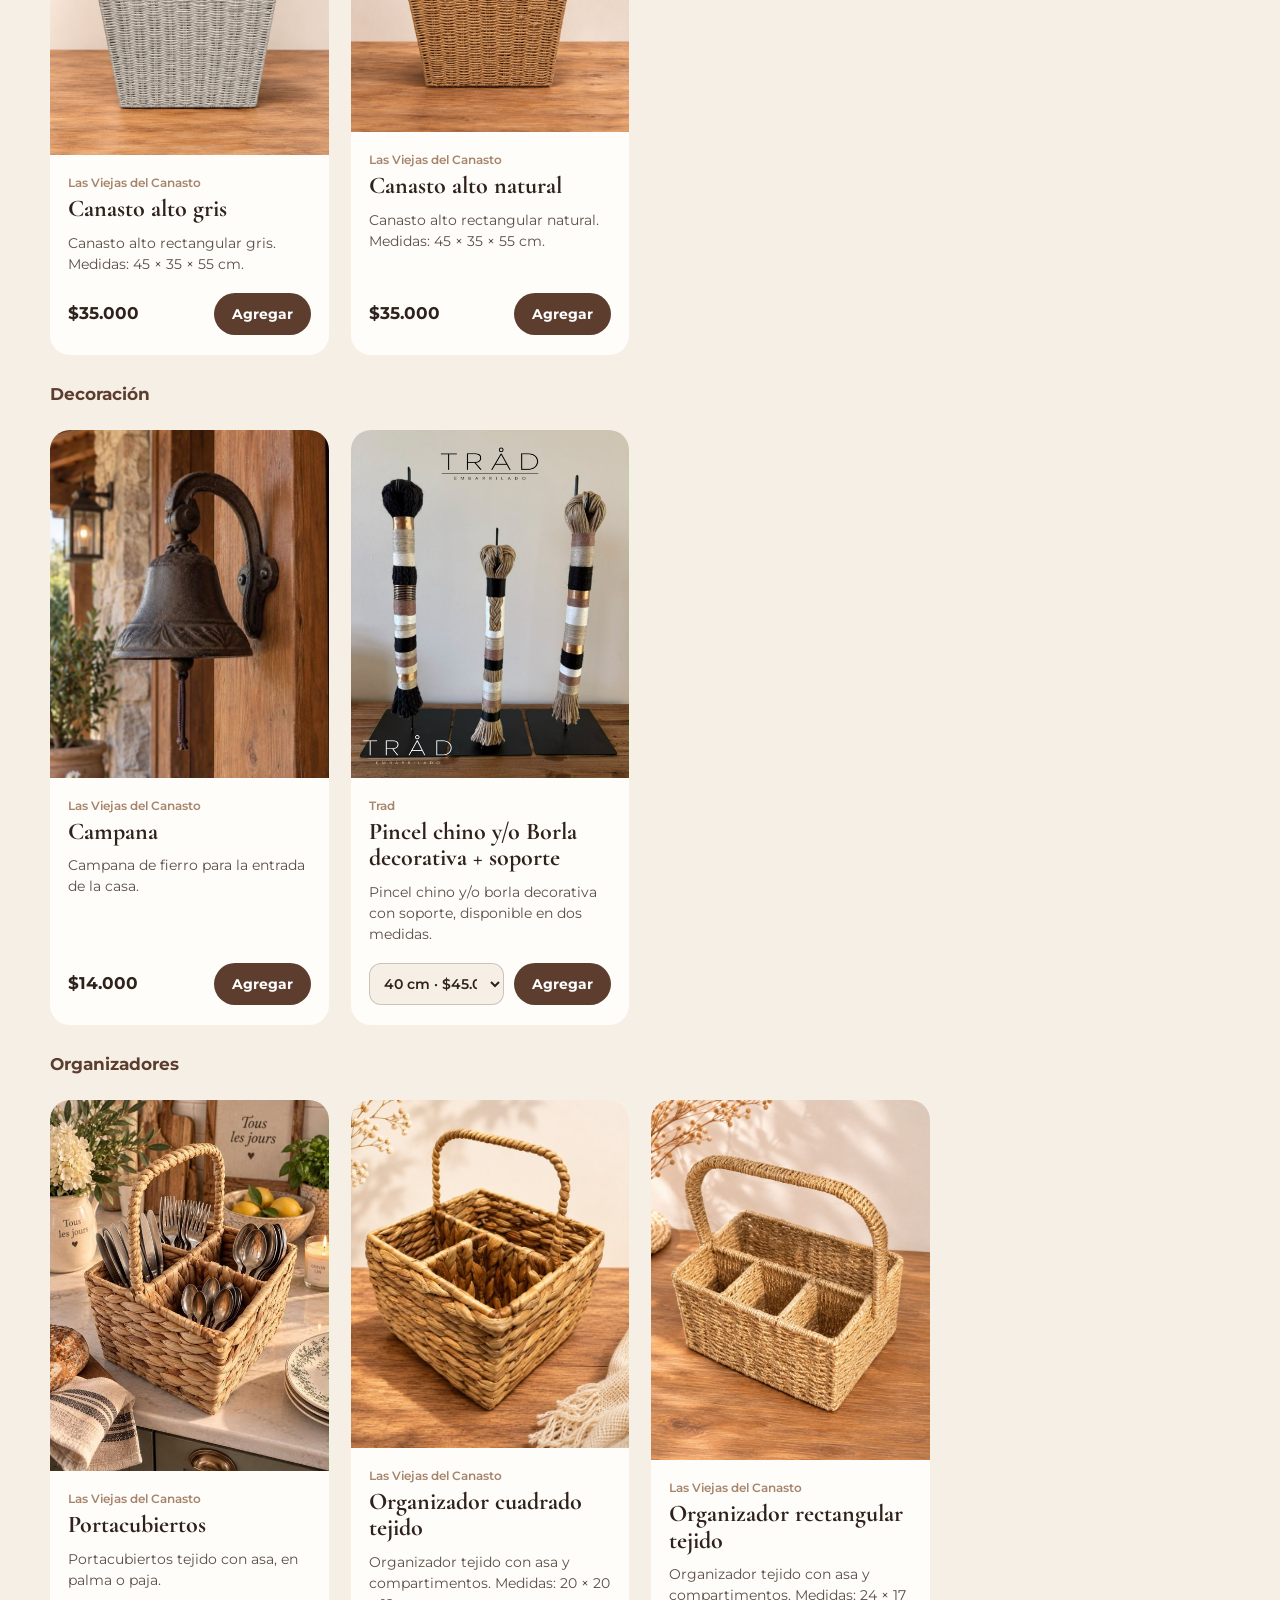
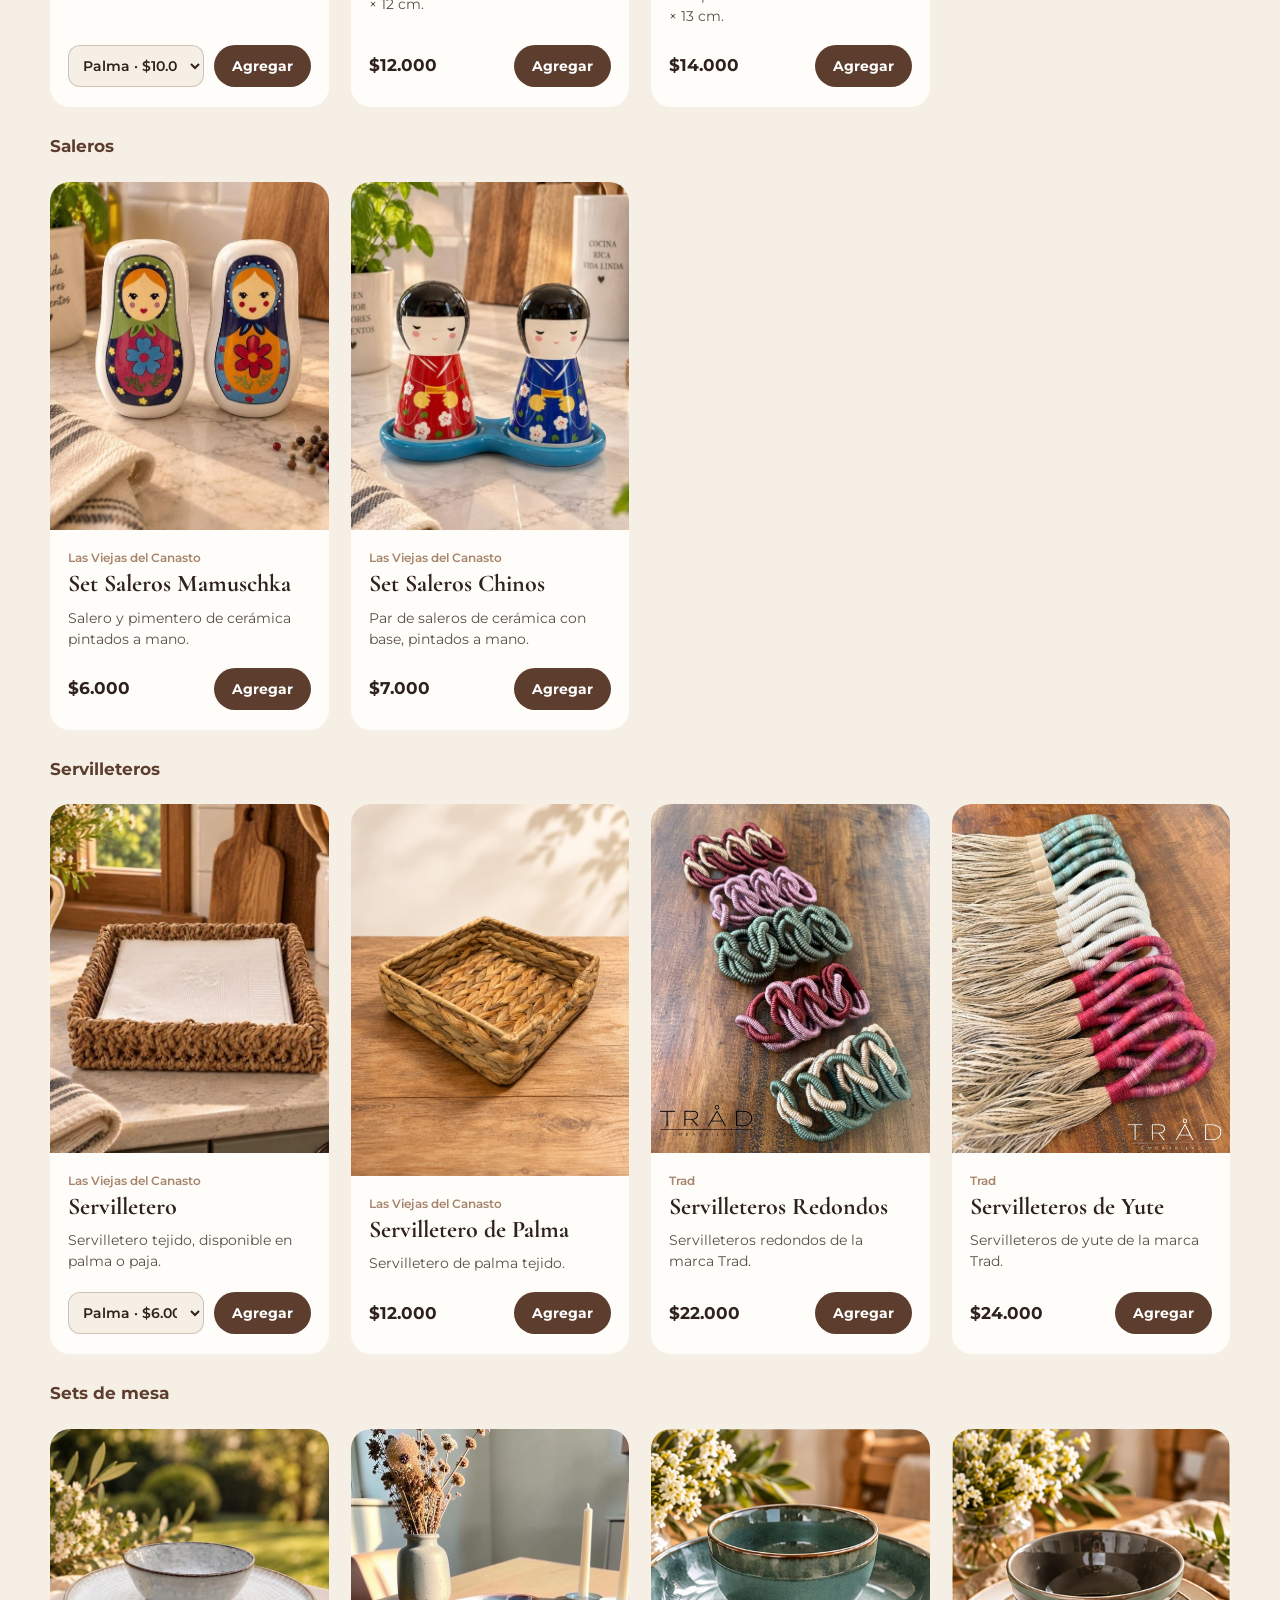
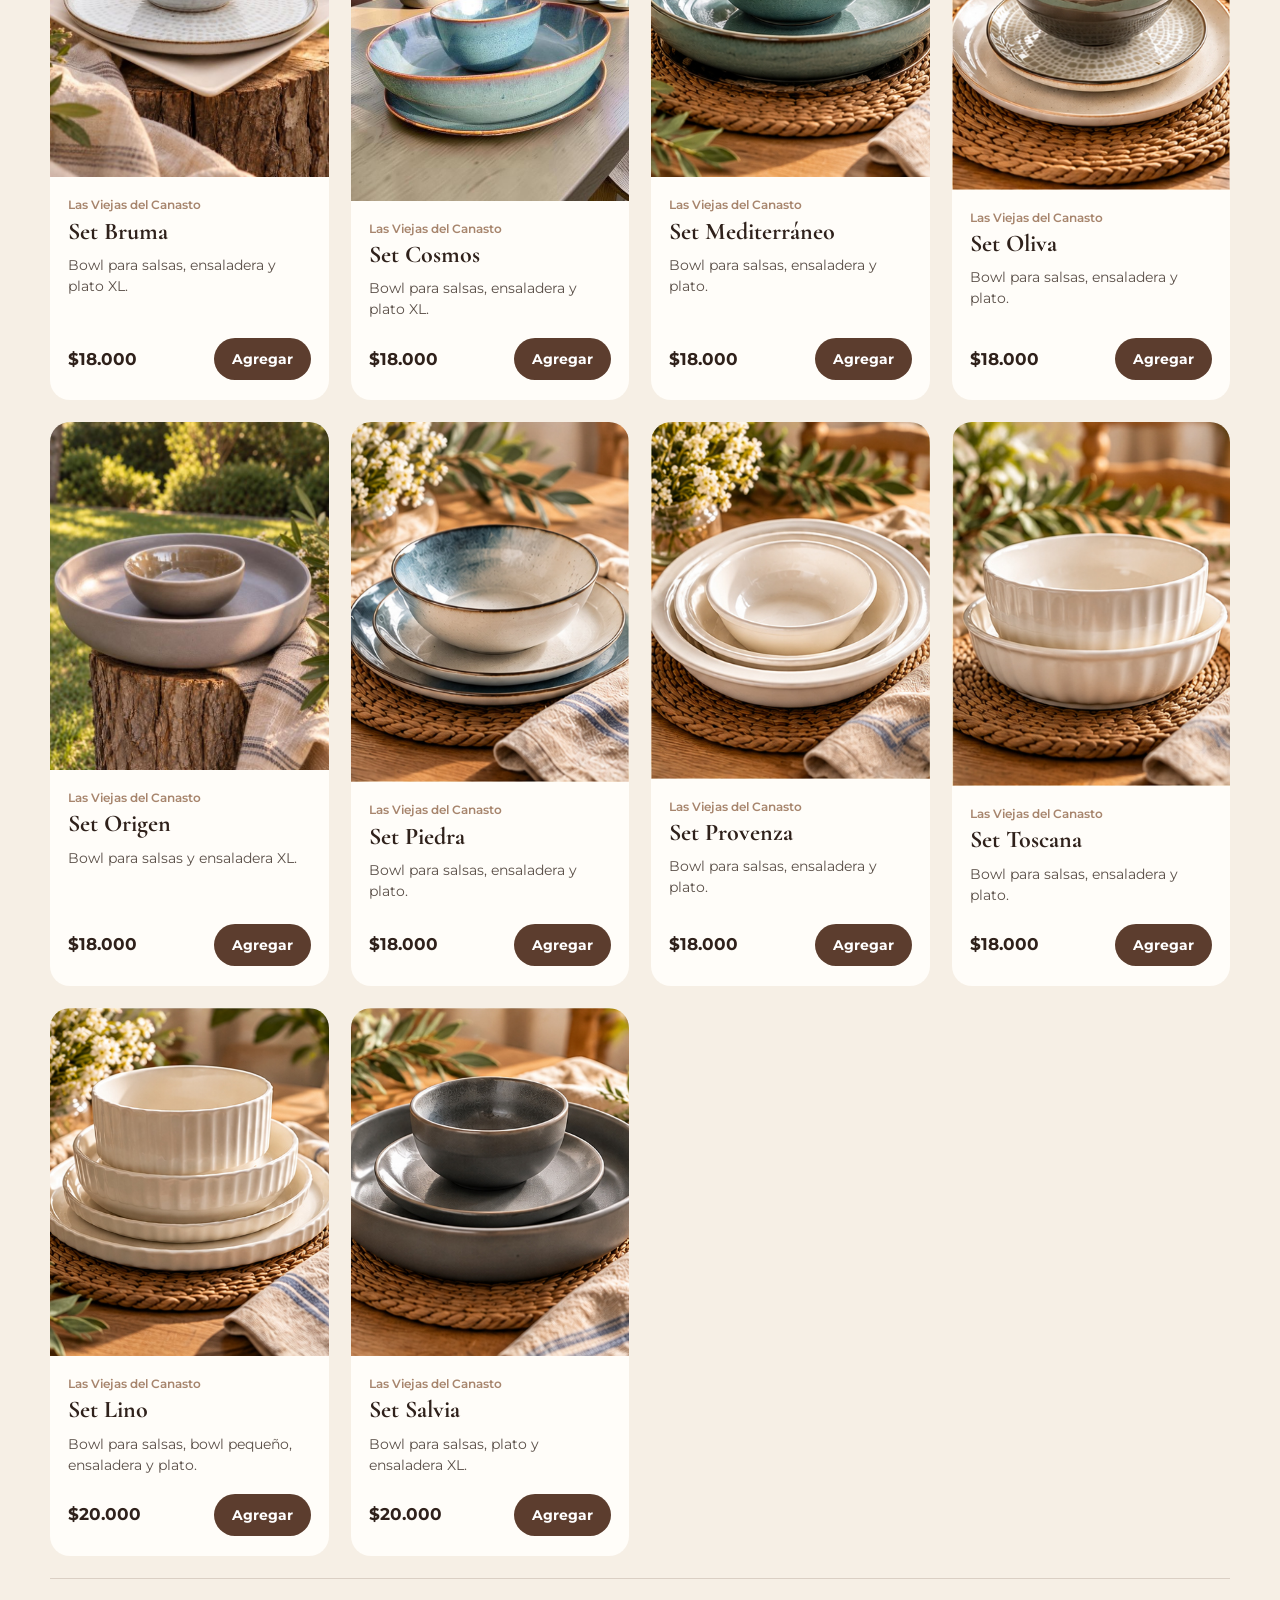
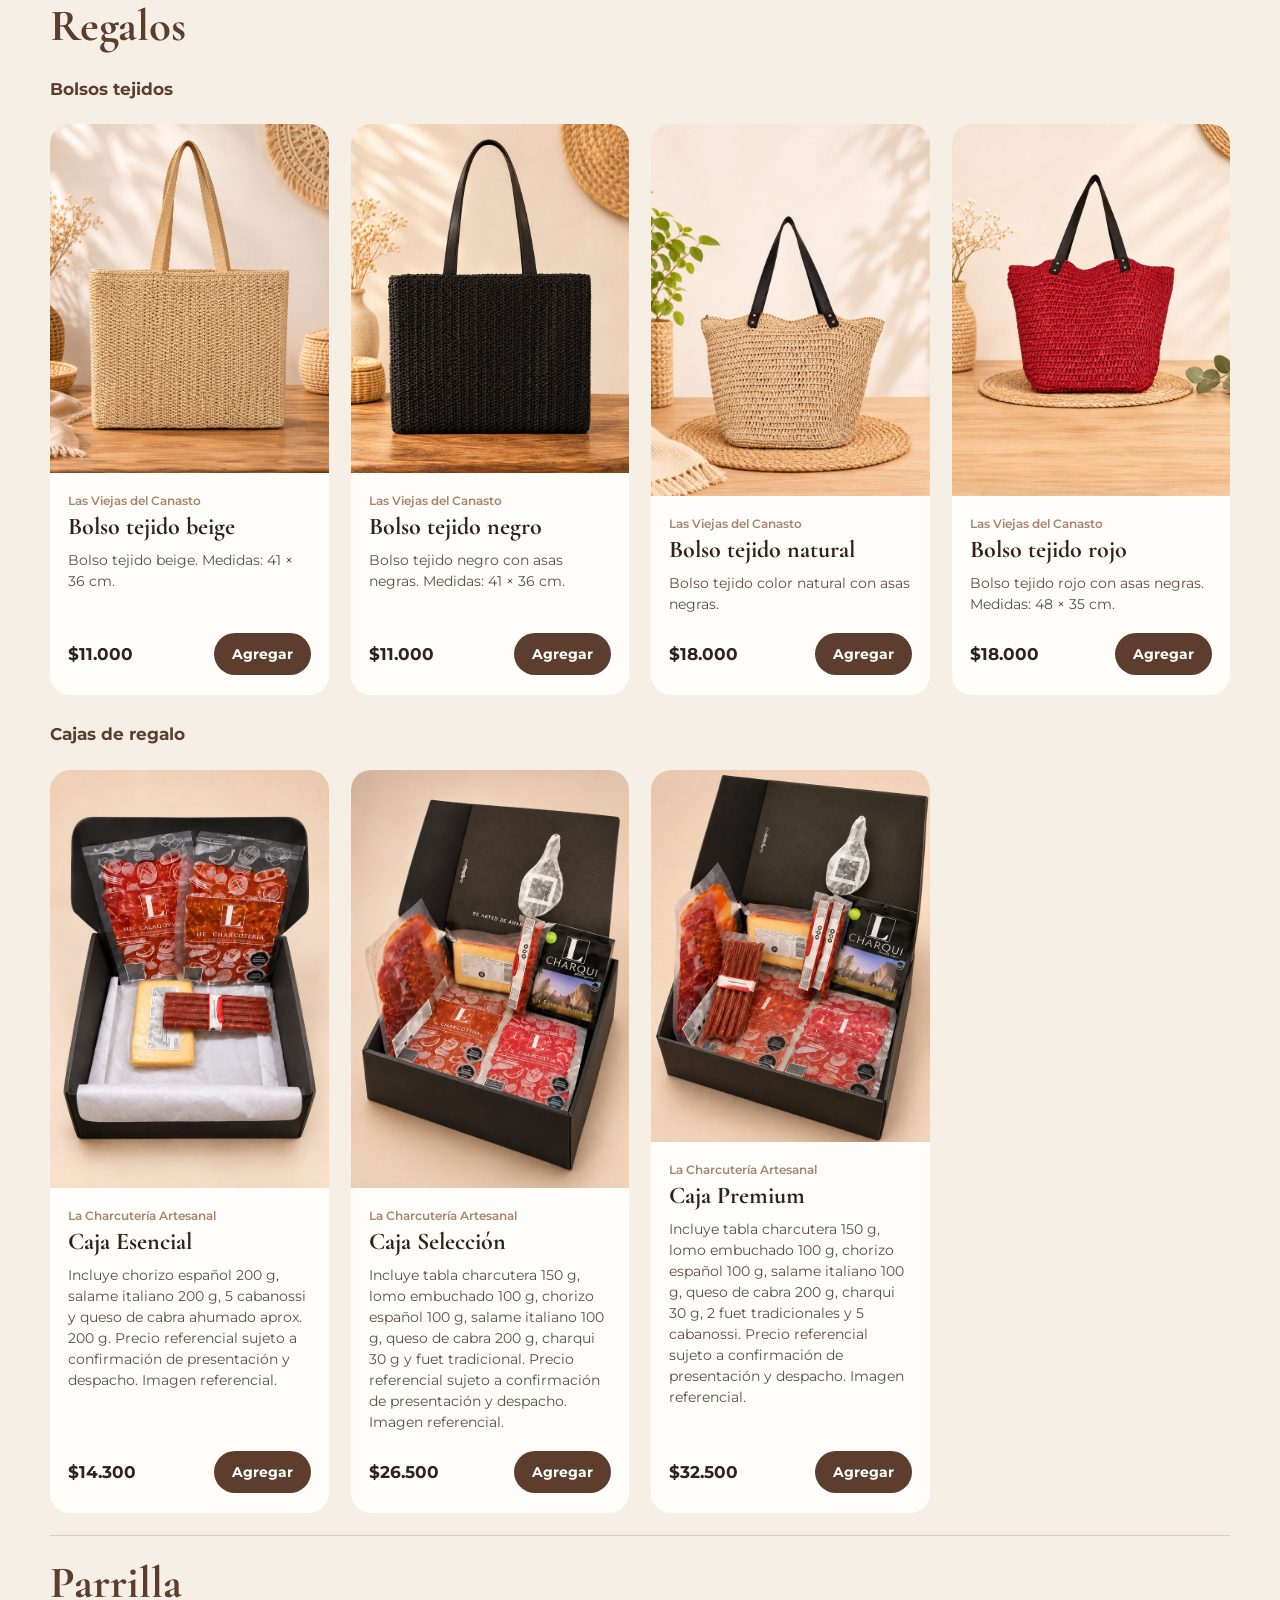
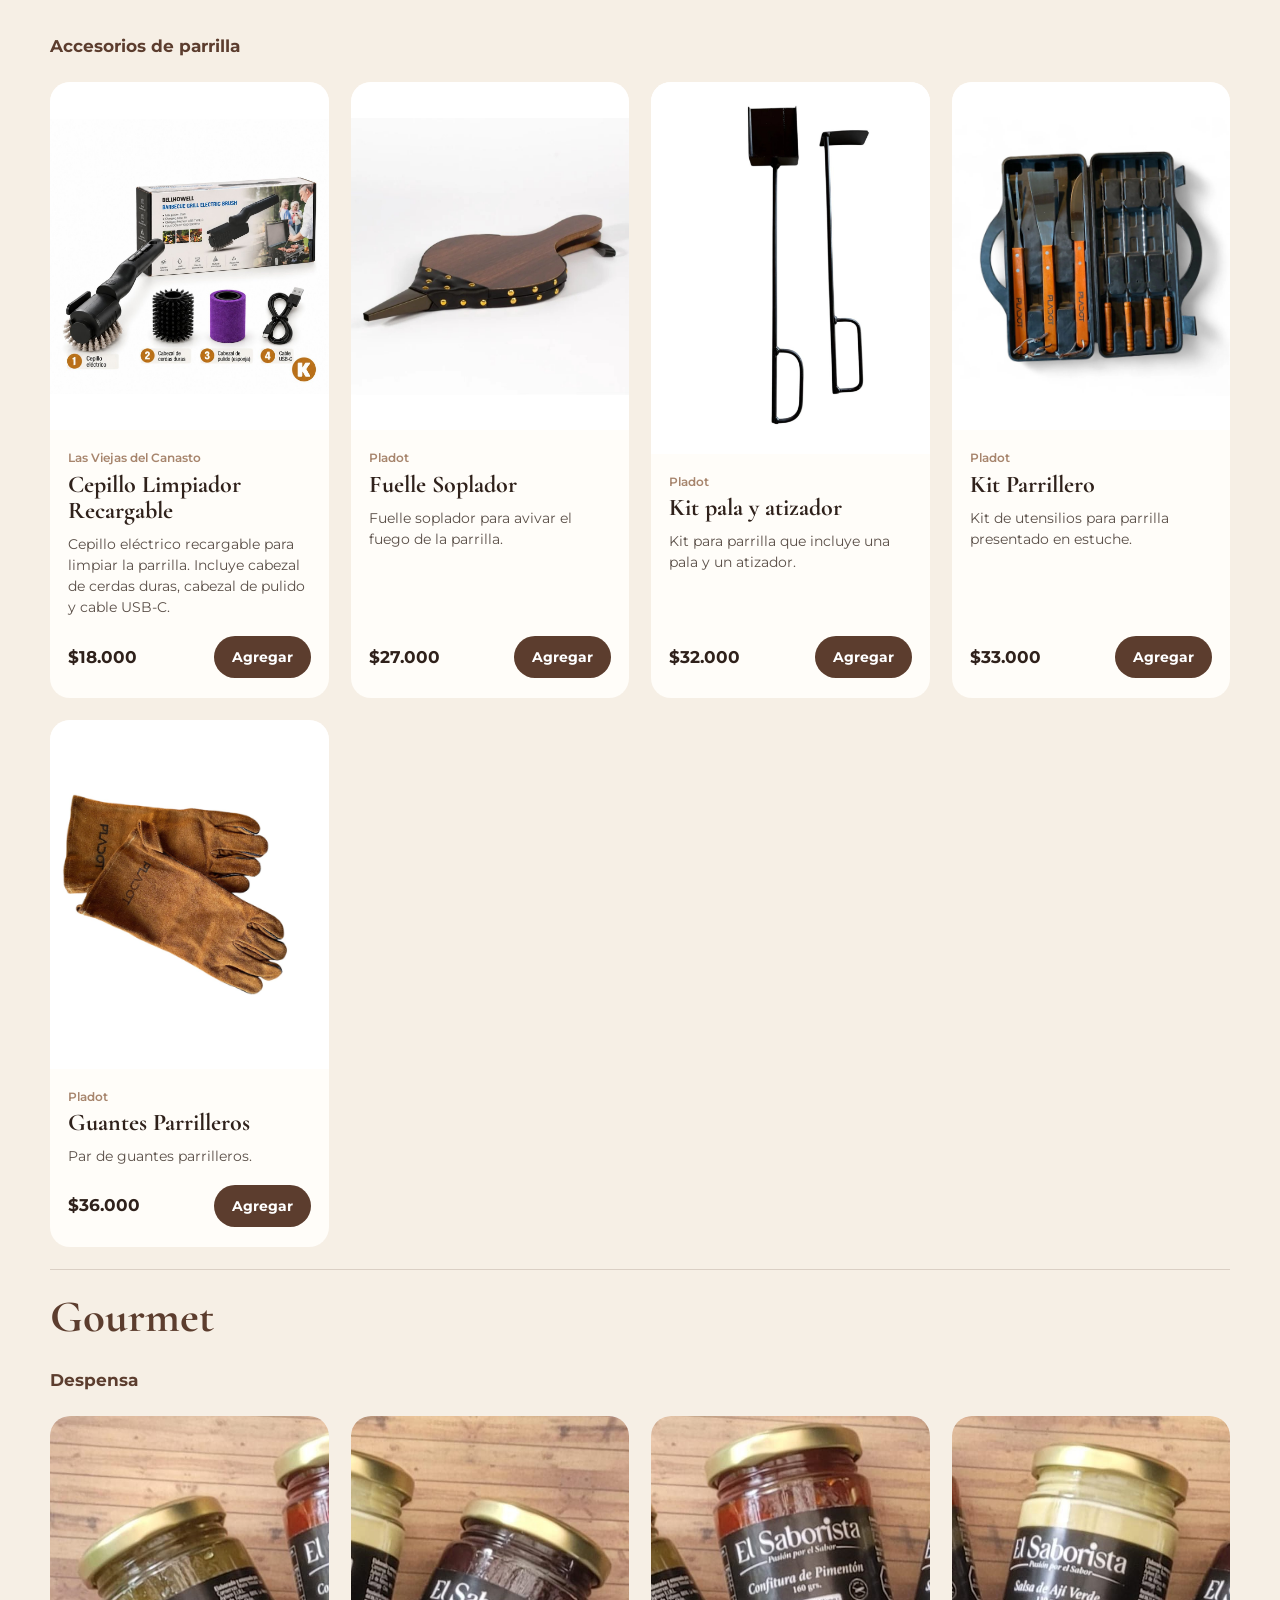
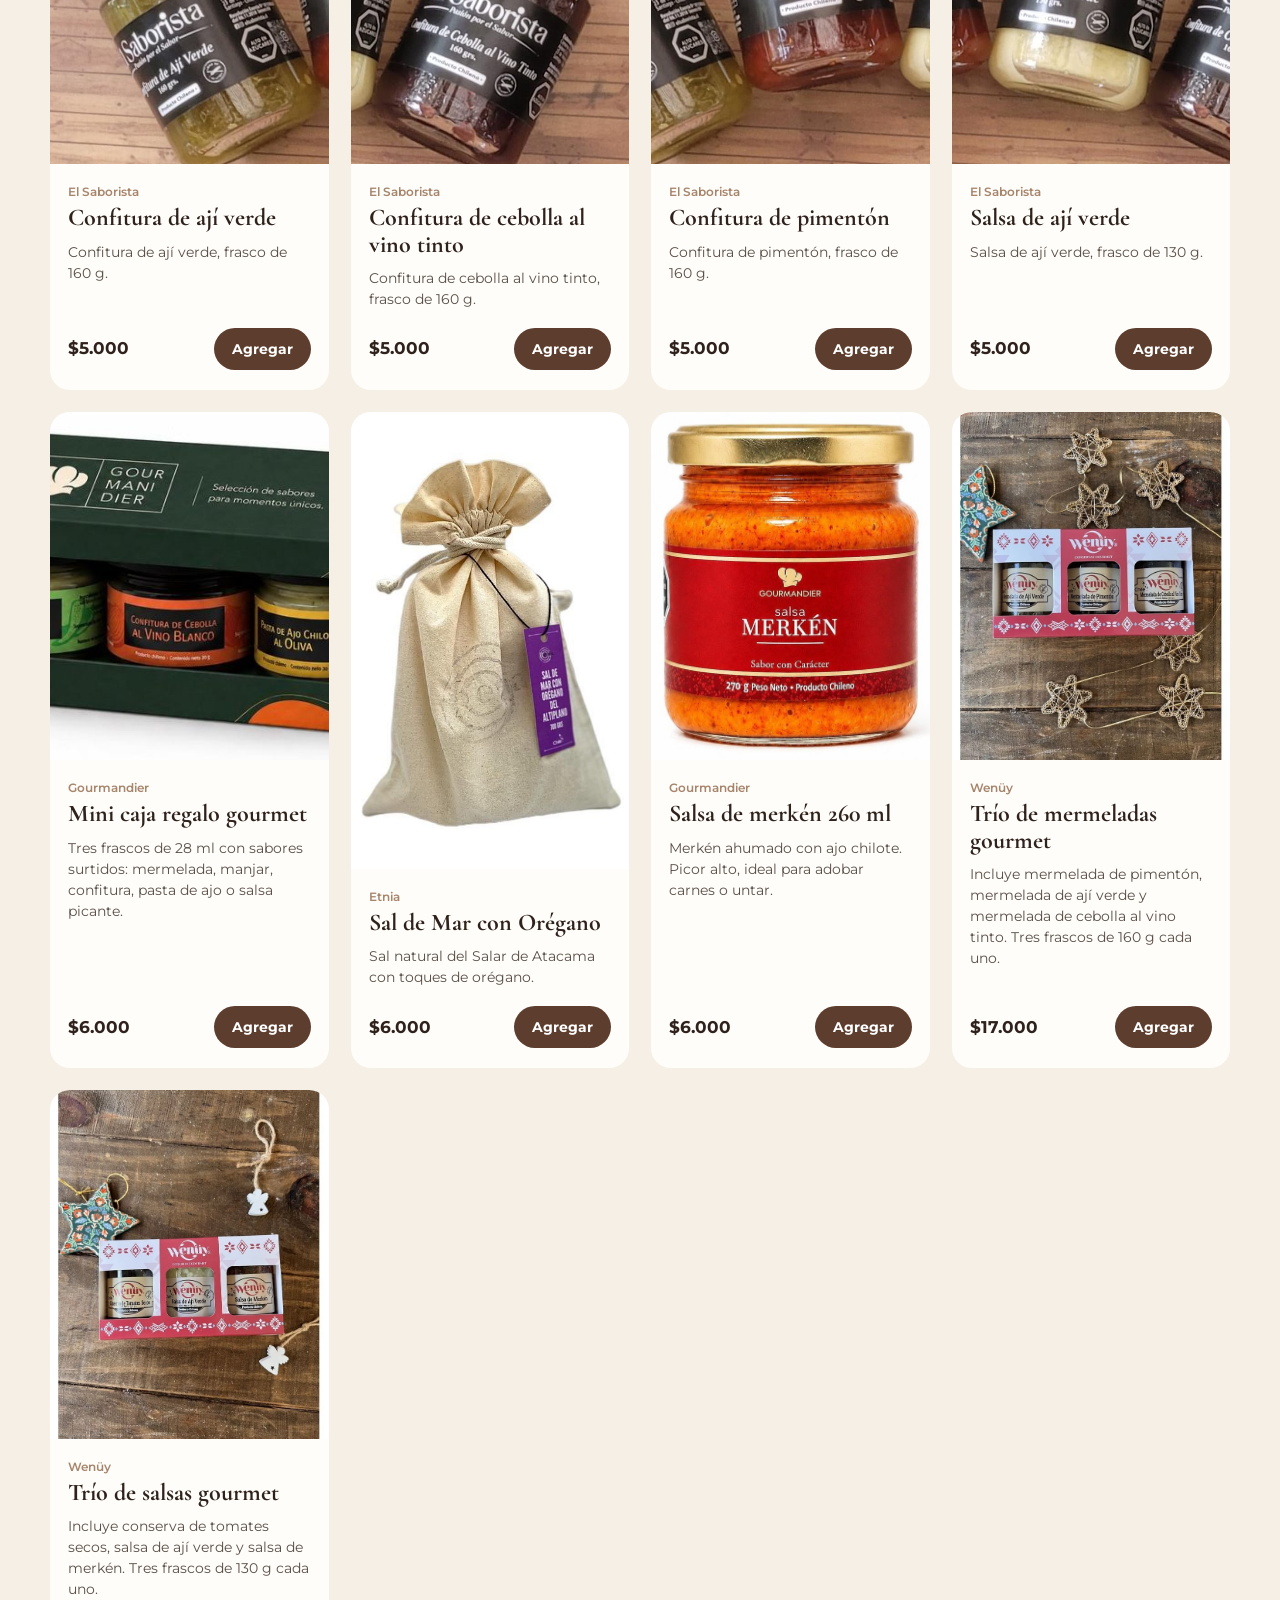
==== commit 0c767626: "Permitir enviar pedidos directamente desde la tienda" ====
--- a/index.html
+++ b/index.html
@@ -1,4 +1,4 @@
-<!doctype html><html lang="es"><head><meta charset="utf-8"><meta name="viewport" content="width=device-width,initial-scale=1"><meta name="description" content="Las Viejas del Canasto: regalos, catering, hogar y soluciones corporativas en Chicureo. Compra en nuestra tienda y envía tu pedido por WhatsApp."><title>Las Viejas del Canasto</title><link rel="preconnect" href="https://fonts.googleapis.com"><link rel="preconnect" href="https://fonts.gstatic.com" crossorigin><link href="https://fonts.googleapis.com/css2?family=Cormorant+Garamond:wght@500;600;700&family=Montserrat:wght@400;500;600&display=swap" rel="stylesheet"><link rel="stylesheet" href="styles.css?v=20261124-pino"></head><body>
+<!doctype html><html lang="es"><head><meta charset="utf-8"><meta name="viewport" content="width=device-width,initial-scale=1"><meta name="description" content="Las Viejas del Canasto: regalos, catering, hogar y soluciones corporativas en Chicureo. Compra en nuestra tienda y envía tu pedido en línea."><title>Las Viejas del Canasto</title><link rel="preconnect" href="https://fonts.googleapis.com"><link rel="preconnect" href="https://fonts.gstatic.com" crossorigin><link href="https://fonts.googleapis.com/css2?family=Cormorant+Garamond:wght@500;600;700&family=Montserrat:wght@400;500;600&display=swap" rel="stylesheet"><link rel="stylesheet" href="styles.css?v=20261124-pino"></head><body>
 <header class="site-header"><div class="container nav-wrap"><a class="brand" href="#inicio"><span class="brand-mark">LvC</span><span class="brand-name">Las Viejas del Canasto</span></a><div class="header-actions"><button class="cart-button" type="button" data-open-cart aria-label="Abrir tu canasto">Canasto<span class="cart-count" data-cart-count hidden>0</span></button><button class="nav-toggle" aria-expanded="false">Menú</button></div><nav class="main-nav"><a href="#nosotras">Nosotras</a><a href="#soluciones">Soluciones</a><a href="#tienda">Tienda</a><a href="#galeria">Galería</a><a href="#empresas">Empresas</a><a class="nav-cta" href="#contacto">Contactar</a></nav></div></header>
 <main><section id="inicio" class="hero"><img src="images/hero-canastos.jpg" alt="Canastos artesanales" class="hero-image"><div class="hero-overlay"></div><div class="container hero-content reveal"><p class="eyebrow">Chicureo · regalos · catering · hogar</p><h1>Hecho con las manos,<br>entregado con el corazón.</h1><p class="hero-copy">Creamos soluciones lindas, ricas y memorables para regalar, celebrar y compartir.</p><div class="hero-actions"><a class="button button-primary" href="#tienda">Ver la tienda</a><a class="button button-secondary" href="https://wa.me/56992266719?text=Hola%20Las%20Viejas%20del%20Canasto,%20quiero%20hacer%20una%20consulta." target="_blank">Contactar por WhatsApp</a></div></div></section>
 <section id="nosotras" class="section story"><div class="container story-grid"><div class="story-image reveal"><img src="images/nuestra-historia.png" alt="Valentina y Yoya - Las Viejas del Canasto"></div><div class="story-copy reveal"><p class="eyebrow">Nuestra historia</p><h2>Las Viejas del Canasto nació desde nuestra propia experiencia.</h2><p>Somos <strong>Valentina</strong> y <strong>Yoya</strong>: vecinas de Chicureo, mamás y dueñas de casa que conocemos de cerca lo que significa correr entre hijos, celebraciones, pendientes y poco tiempo para llegar a todo. Ahí entendimos que muchas veces lo que más necesita una persona no es un producto, sino una solución.</p><p>Así nació la idea de crear una <strong>PyME</strong> que hiciera la vida más fácil, sin perder el cariño ni el detalle. Un aliado capaz de resolver un regalo de último minuto, una comida para compartir o un momento especial, con buen gusto, dedicación y calidez. Porque creemos que cuando algo está bien pensado, bien presentado y hecho con amor, no solo resuelve: también acompaña.</p><p>Eso es <strong>Las Viejas del Canasto</strong>. Un <strong>emprendimiento</strong> creado desde la amistad, la experiencia y las ganas de ayudar a otros a vivir con un poco menos de apuro y un poco más de disfrute.</p><p><strong>Queremos estar presentes en esos momentos cotidianos y especiales, haciendo que regalar, celebrar o compartir sea más simple, más lindo y más memorable.</strong></p></div></div></section>
@@ -6,9 +6,9 @@
 <article class="service-card reveal"><img src="images/canastos.jpg" alt="Canastos y regalos"><div class="service-card-body"><span>01</span><h3>Regalos personalizados</h3><p>Canastos, tablas, fuentes y detalles listos para entregar, con presentación cuidada y opciones a medida.</p></div></article>
 <article class="service-card reveal"><img src="images/catering.jpg" alt="Catering y picoteos"><div class="service-card-body"><span>02</span><h3>Catering y celebraciones</h3><p>Picoteos, tablas, cócteles y propuestas gastronómicas pensadas para reunir, acompañar y resolver.</p></div></article>
 <article class="service-card reveal"><img src="images/dormitorio-verde.jpg" alt="Colección hogar"><div class="service-card-body"><span>03</span><h3>Colección hogar</h3><p>Diseños propios para dormitorios y espacios cálidos: cojines, textiles y objetos que hacen la casa más linda.</p></div></article></div></div></section>
-<section id="tienda" class="section shop"><div class="container"><div class="shop-head"><div class="section-heading"><p class="eyebrow">Tienda</p><h2>Arma tu canasto</h2><p>Elige tus productos y envíanos el pedido por WhatsApp. Te confirmamos disponibilidad y te mandamos los datos para pagar por transferencia.</p></div><div id="shop-notice" class="shop-notice" hidden></div></div><div id="shop-filters" class="shop-filters" role="group" aria-label="Filtrar por categoría"></div><div id="product-grid" class="product-grid"></div></div></section>
+<section id="tienda" class="section shop"><div class="container"><div class="shop-head"><div class="section-heading"><p class="eyebrow">Tienda</p><h2>Arma tu canasto</h2><p>Elige tus productos y envíanos tu pedido desde aquí. Te contactaremos para confirmar disponibilidad y enviarte los datos para pagar por transferencia.</p></div><div id="shop-notice" class="shop-notice" hidden></div></div><div id="shop-filters" class="shop-filters" role="group" aria-label="Filtrar por categoría"></div><div id="product-grid" class="product-grid"></div></div></section>
 <section class="section promise"><div class="container promise-grid"><div class="promise-copy reveal"><p class="eyebrow">Nuestra promesa</p><h2>Nosotras nos encargamos.</h2><p>Cuéntanos qué necesitas, para quién es y cuándo lo quieres. Te ayudamos a elegir una solución coherente con tu presupuesto, la personalizamos y coordinamos la entrega.</p><a class="text-link" href="https://wa.me/56992266719?text=Hola,%20necesito%20ayuda%20para%20resolver%20un%20regalo%20o%20una%20celebración." target="_blank">Conversemos por WhatsApp →</a></div><div class="steps reveal"><div class="step"><strong>1</strong><span>Cuéntanos qué necesitas</span></div><div class="step"><strong>2</strong><span>Diseñamos una propuesta</span></div><div class="step"><strong>3</strong><span>Preparamos y entregamos</span></div></div></div></section>
 <section id="galeria" class="section gallery-section"><div class="container"><div class="section-heading reveal"><p class="eyebrow">Inspiración</p><h2>Sabores, regalos y espacios que reúnen</h2></div><div class="gallery"><button class="gallery-item gallery-wide reveal" data-full="images/picoteo.jpg"><img src="images/picoteo.jpg" alt="Tabla de picoteo"></button><button class="gallery-item reveal" data-full="images/ensaladas.jpg"><img src="images/ensaladas.jpg" alt="Fuentes para ensaladas"></button><button class="gallery-item reveal" data-full="images/hogar-sabores.jpg"><img src="images/hogar-sabores.jpg" alt="Living cálido"></button><button class="gallery-item reveal" data-full="images/dormitorio-rosa.jpg"><img src="images/dormitorio-rosa.jpg" alt="Dormitorio infantil"></button><button class="gallery-item reveal" data-full="images/canastos.jpg"><img src="images/canastos.jpg" alt="Canastos artesanales"></button></div></div></section>
 <section id="empresas" class="section corporate"><div class="container corporate-grid"><div class="corporate-copy reveal"><p class="eyebrow">Regalos corporativos</p><h2>Detalles que fortalecen vínculos.</h2><p>Creamos propuestas para empresas, colegios, centros de padres y organizaciones que quieren reconocer, agradecer o celebrar con algo realmente especial.</p><ul><li>Curaduría según ocasión y presupuesto</li><li>Personalización y branding</li><li>Packaging y presentación</li><li>Coordinación de entregas</li></ul><a class="button button-primary" href="mailto:contacto@lasviejasdelcanasto.cl?subject=Solicitud%20de%20propuesta%20corporativa">Solicitar propuesta</a></div><div class="corporate-image reveal"><img src="images/logo-fondo.jpg" alt="Identidad Las Viejas del Canasto"></div></div></section>
 <section id="contacto" class="section contact"><div class="container contact-card reveal"><div><p class="eyebrow">Conversemos</p><h2>¿Qué momento quieres resolver hoy?</h2><p>Atendemos desde Chicureo y coordinamos cada propuesta de manera personalizada.</p></div><div class="contact-links"><a href="https://wa.me/56992266719" target="_blank"><span>WhatsApp</span><strong>+56 9 9226 6719</strong></a><a href="https://www.instagram.com/lasviejasdelcanasto/" target="_blank"><span>Instagram</span><strong>@lasviejasdelcanasto</strong></a><a href="mailto:contacto@lasviejasdelcanasto.cl"><span>Correo</span><strong>contacto@lasviejasdelcanasto.cl</strong></a><div><span>Zona de atención</span><strong>Chicureo</strong></div></div></div></section></main>
-<a class="whatsapp-float" href="https://wa.me/56992266719?text=Hola%20Las%20Viejas%20del%20Canasto" target="_blank">WhatsApp</a><footer class="site-footer"><div class="container footer-wrap"><div><div class="footer-logo">LvC</div><p>Las Viejas del Canasto</p></div><p>Hecho con las manos, entregado con el corazón.</p><p>© <span id="year"></span> Las Viejas del Canasto</p></div></footer><dialog class="lightbox"><button class="lightbox-close">×</button><img src="" alt=""></dialog><dialog id="cart" class="cart" aria-labelledby="cart-title"><div class="cart-inner"><div class="cart-top"><h2 id="cart-title">Tu canasto</h2><button type="button" class="cart-close" data-close-cart aria-label="Cerrar canasto">×</button></div><div id="cart-empty" class="cart-empty"><p>Tu canasto está vacío.</p><a class="button button-primary" href="#tienda" data-close-cart>Ver productos</a></div><ul id="cart-lines" class="cart-lines"></ul><div id="cart-checkout" class="cart-checkout" hidden><div class="cart-total"><span>Total</span><strong id="cart-total">$0</strong></div><p class="cart-note">Entregas en Chicureo sin costo. Otros sectores con recargo, a convenir. El pago es por transferencia, una vez confirmado el pedido.</p><div class="order-fields"><label>Nombre<input id="order-name" type="text" autocomplete="name"></label><label>Dirección y comuna<input id="order-address" type="text" autocomplete="street-address"></label><label><span>Comentarios <small>(opcional)</small></span><textarea id="order-notes" rows="3" placeholder="Para quién es, mensaje de la tarjeta, horario…"></textarea></label></div><p id="order-error" class="order-error" role="alert" hidden></p><div id="send-buttons" class="send-buttons"></div></div></div></dialog><script src="script.js"></script><script src="productos.js?v=20261124-aviso"></script><script src="tienda.js?v=20261124-servilleteros"></script></body></html>
+<a class="whatsapp-float" href="https://wa.me/56992266719?text=Hola%20Las%20Viejas%20del%20Canasto" target="_blank">WhatsApp</a><footer class="site-footer"><div class="container footer-wrap"><div><div class="footer-logo">LvC</div><p>Las Viejas del Canasto</p></div><p>Hecho con las manos, entregado con el corazón.</p><p>© <span id="year"></span> Las Viejas del Canasto</p></div></footer><dialog class="lightbox"><button class="lightbox-close">×</button><img src="" alt=""></dialog><dialog id="cart" class="cart" aria-labelledby="cart-title"><div class="cart-inner"><div class="cart-top"><h2 id="cart-title">Tu canasto</h2><button type="button" class="cart-close" data-close-cart aria-label="Cerrar canasto">×</button></div><p id="order-success" class="cart-note" role="status" aria-live="polite" hidden>¡Gracias! Hemos recibido tu pedido y nos contactaremos contigo pronto.</p><div id="cart-empty" class="cart-empty"><p>Tu canasto está vacío.</p><a class="button button-primary" href="#tienda" data-close-cart>Ver productos</a></div><ul id="cart-lines" class="cart-lines"></ul><div id="cart-checkout" class="cart-checkout" hidden><div class="cart-total"><span>Total</span><strong id="cart-total">$0</strong></div><p class="cart-note">Entregas en Chicureo sin costo. Otros sectores con recargo, a convenir. El pago es por transferencia, una vez confirmado el pedido.</p><div class="order-fields"><label>Nombre<input id="order-name" type="text" autocomplete="name"></label><label>Teléfono de contacto<input id="order-phone" type="tel" autocomplete="tel"></label><label>Dirección y comuna<input id="order-address" type="text" autocomplete="street-address"></label><label><span>Comentarios <small>(opcional)</small></span><textarea id="order-notes" rows="3" placeholder="Para quién es, mensaje de la tarjeta, horario…"></textarea></label></div><p class="cart-note">Tus datos se usarán para gestionar y registrar tu pedido.</p><p id="order-error" class="order-error" role="alert" hidden></p><div id="send-buttons" class="send-buttons"></div></div></div></dialog><script src="script.js"></script><script src="productos.js?v=20261124-aviso"></script><script src="tienda.js?v=20261124-pedido-directo"></script></body></html>
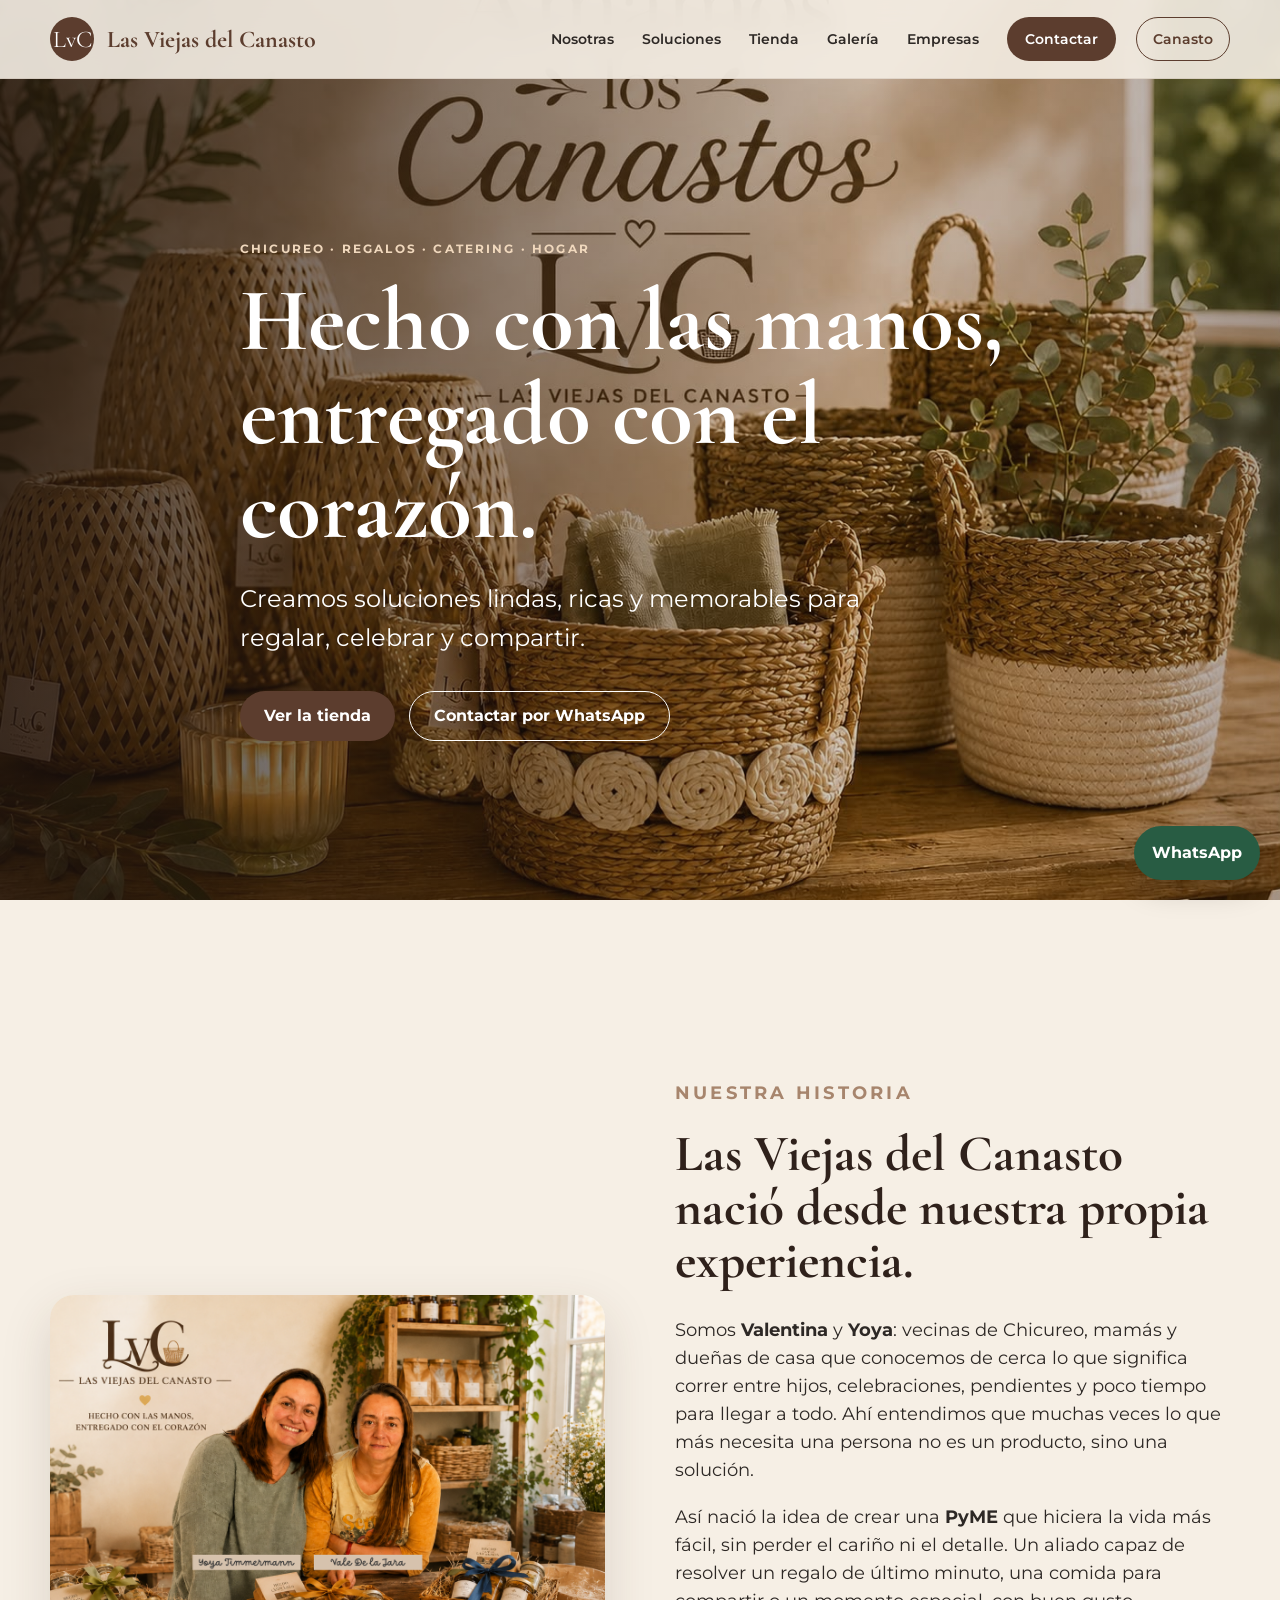
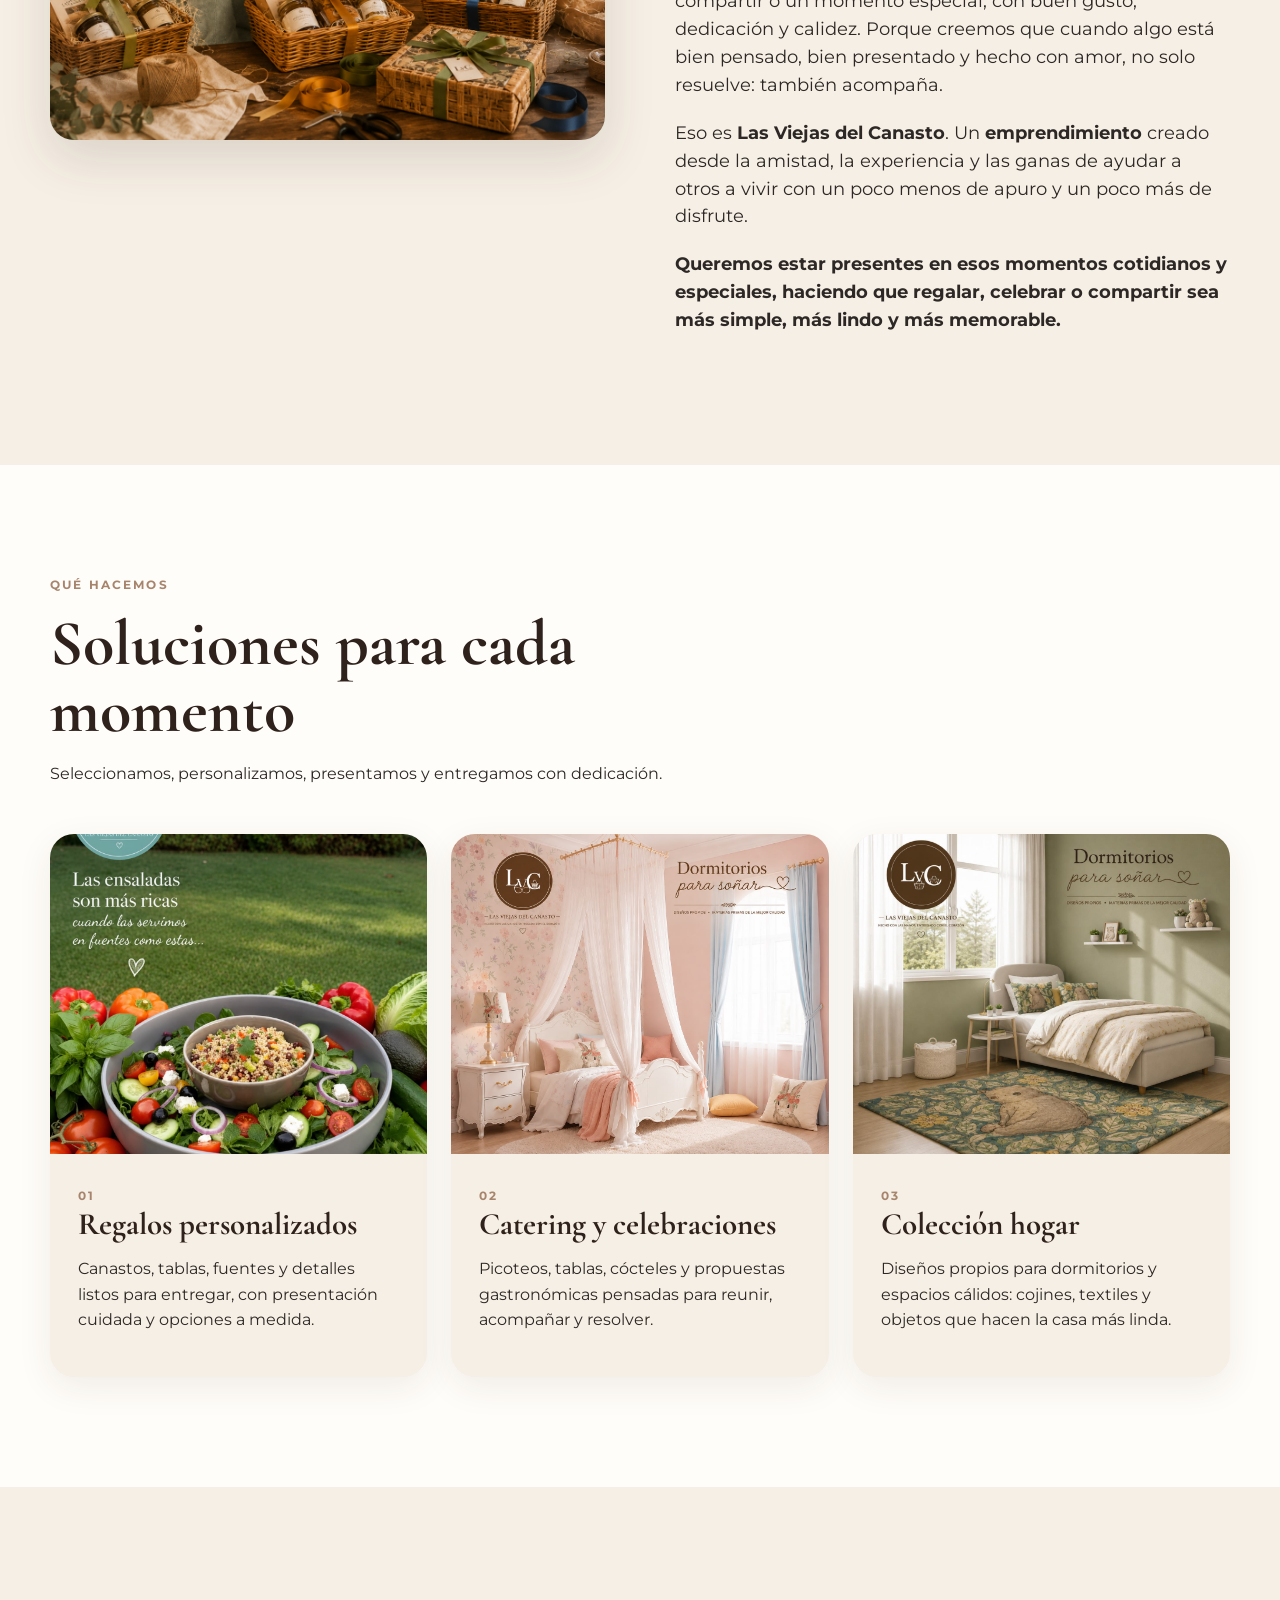
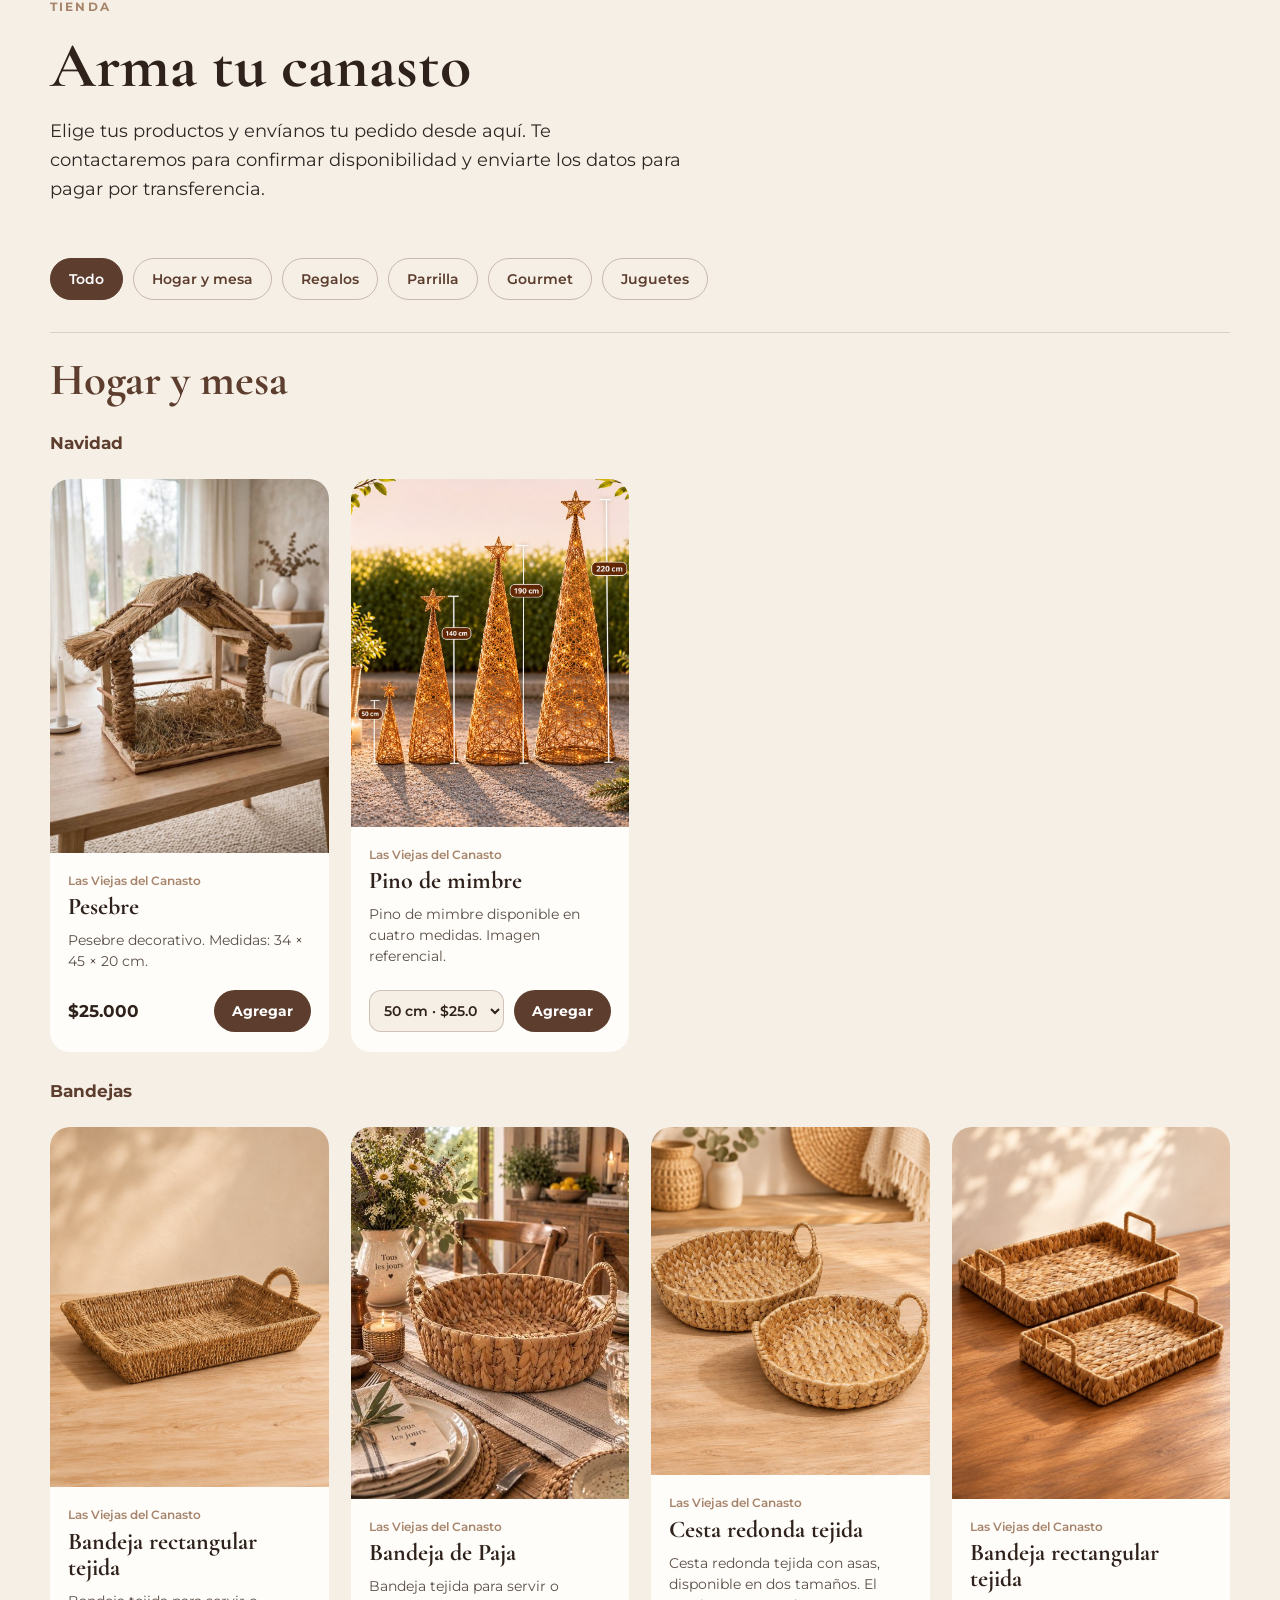
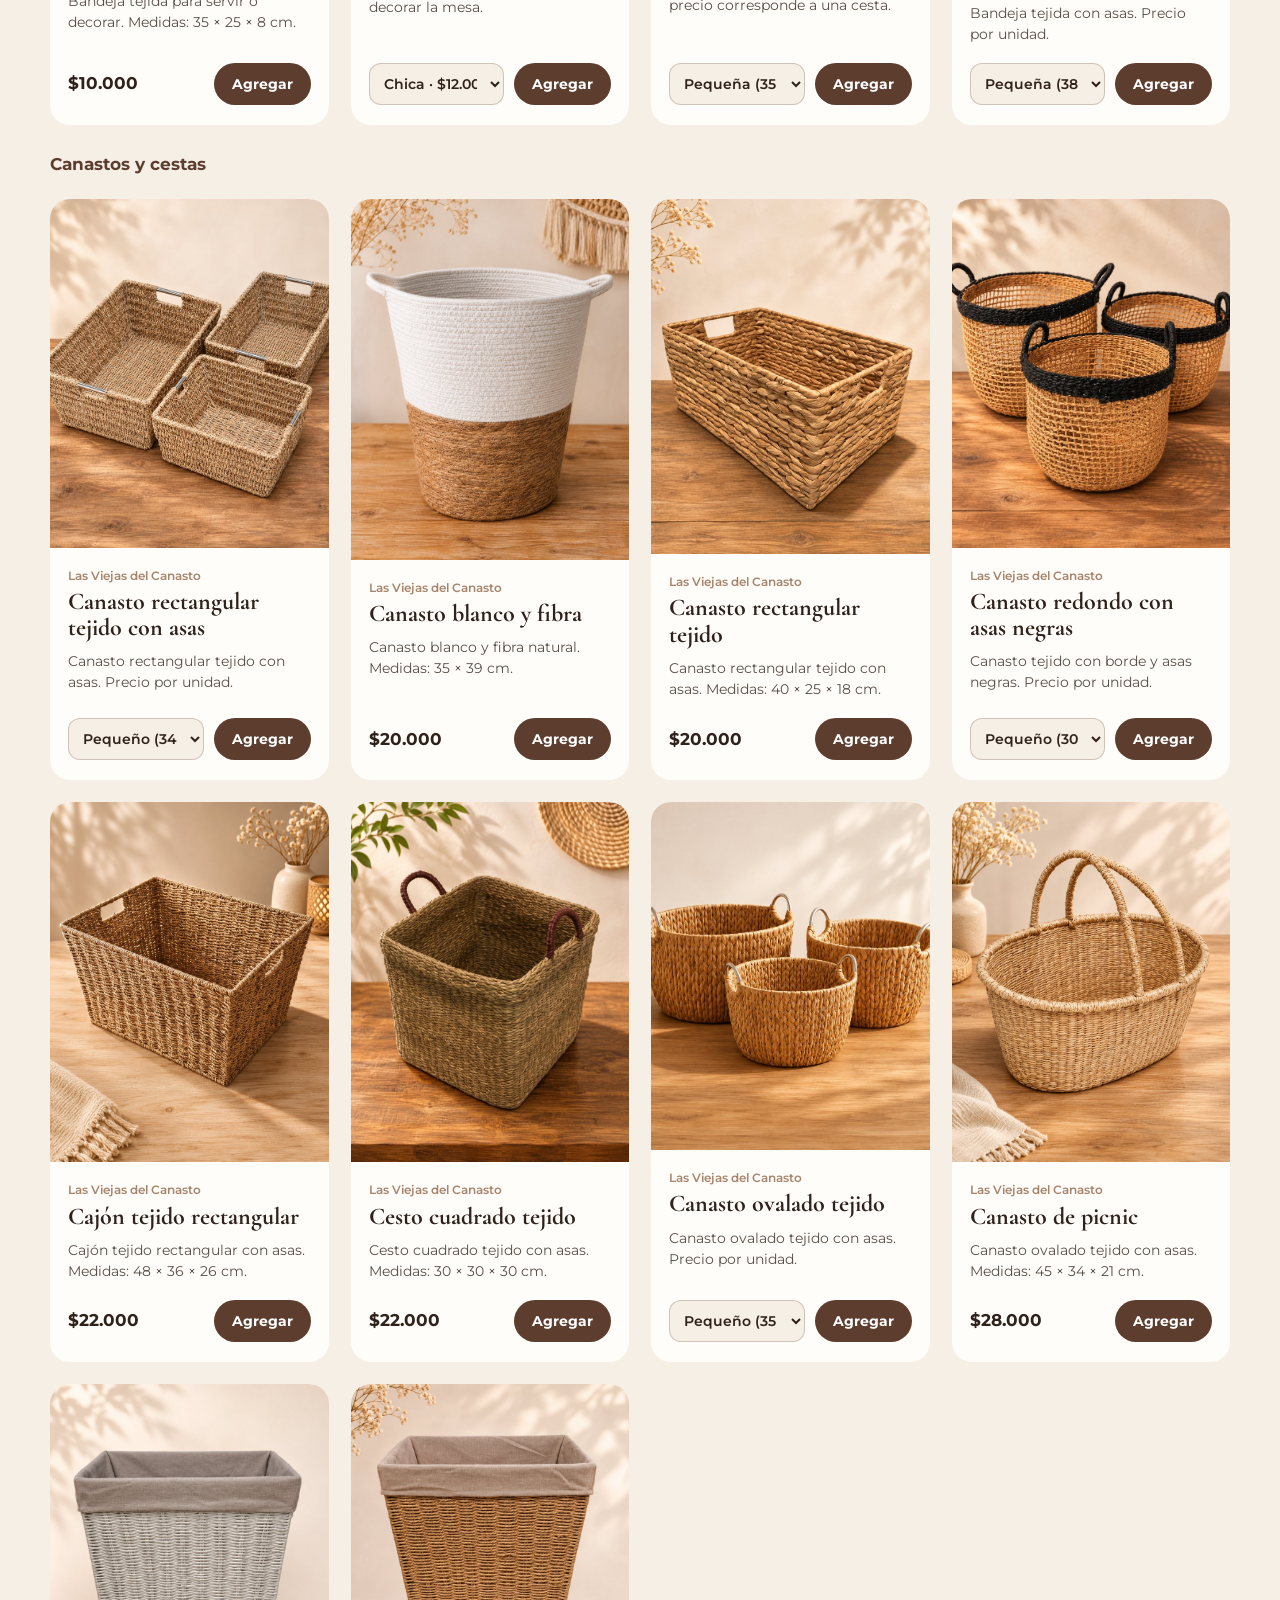
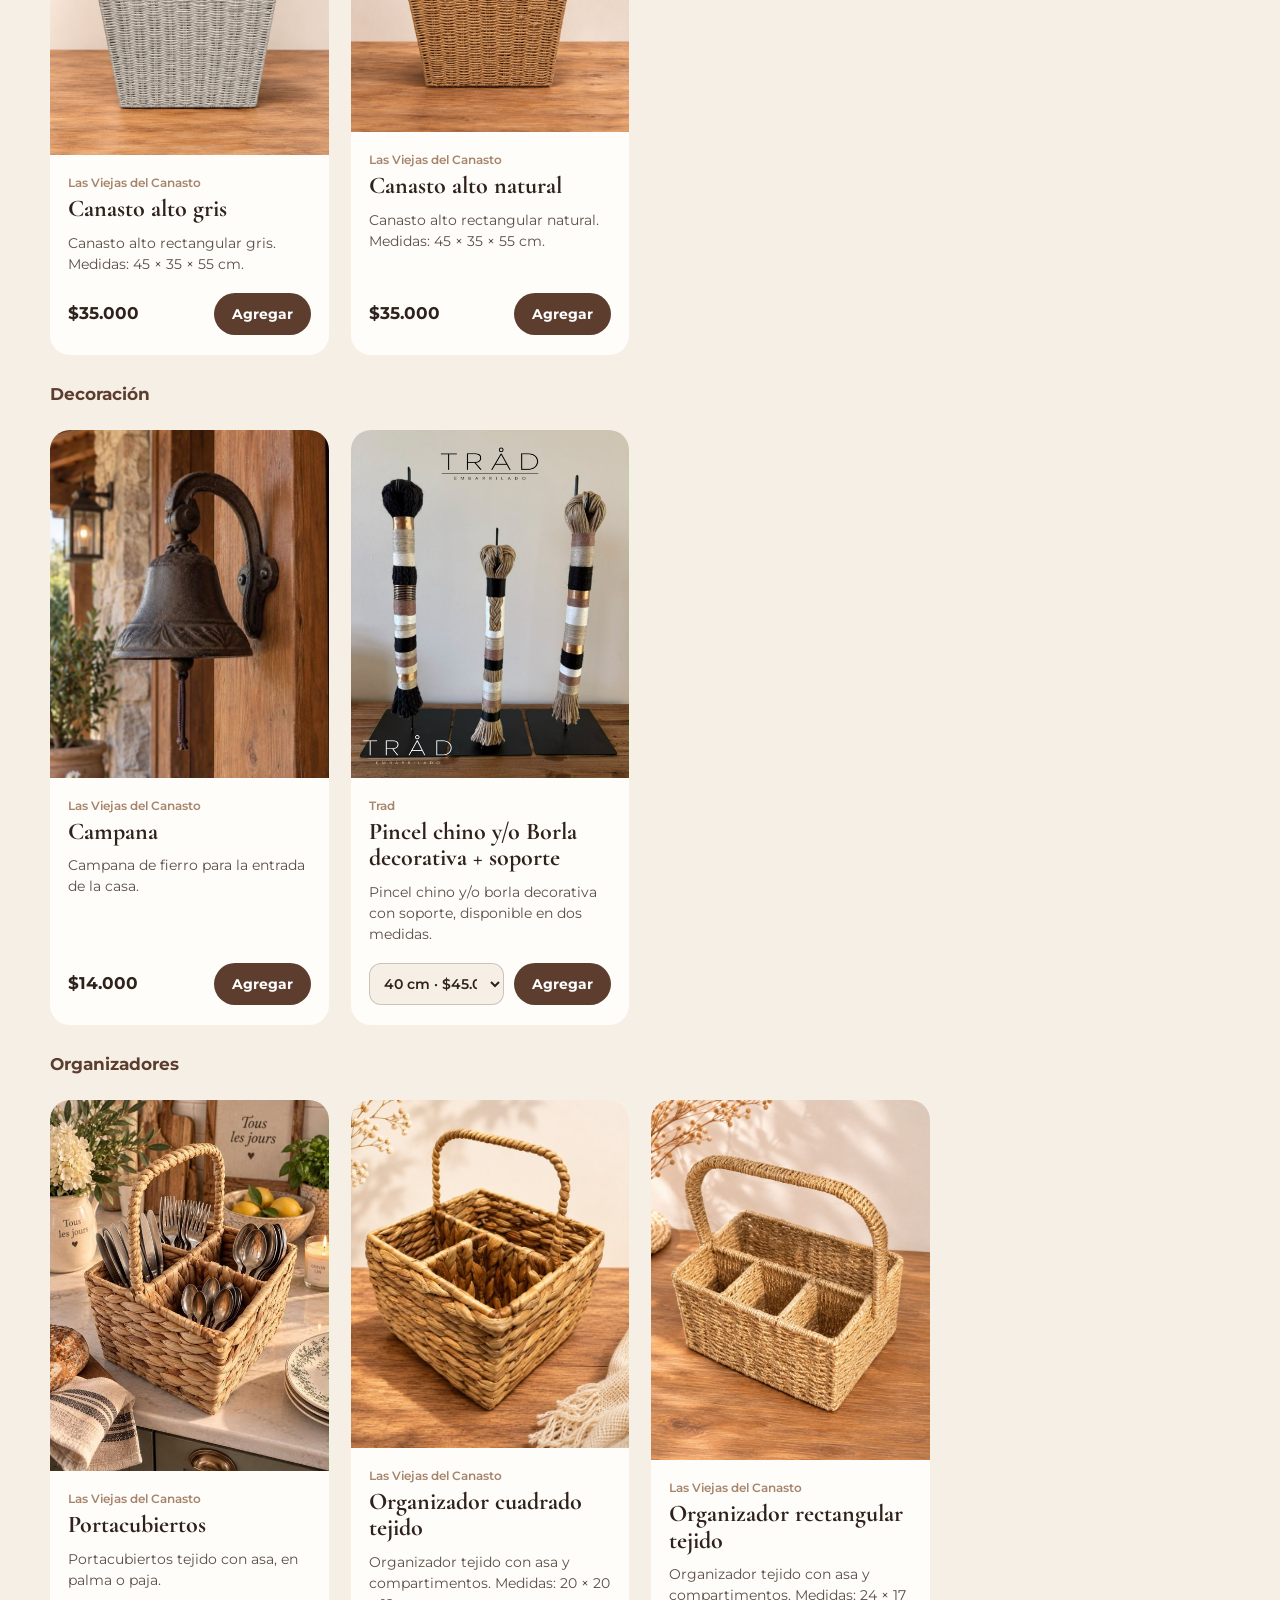
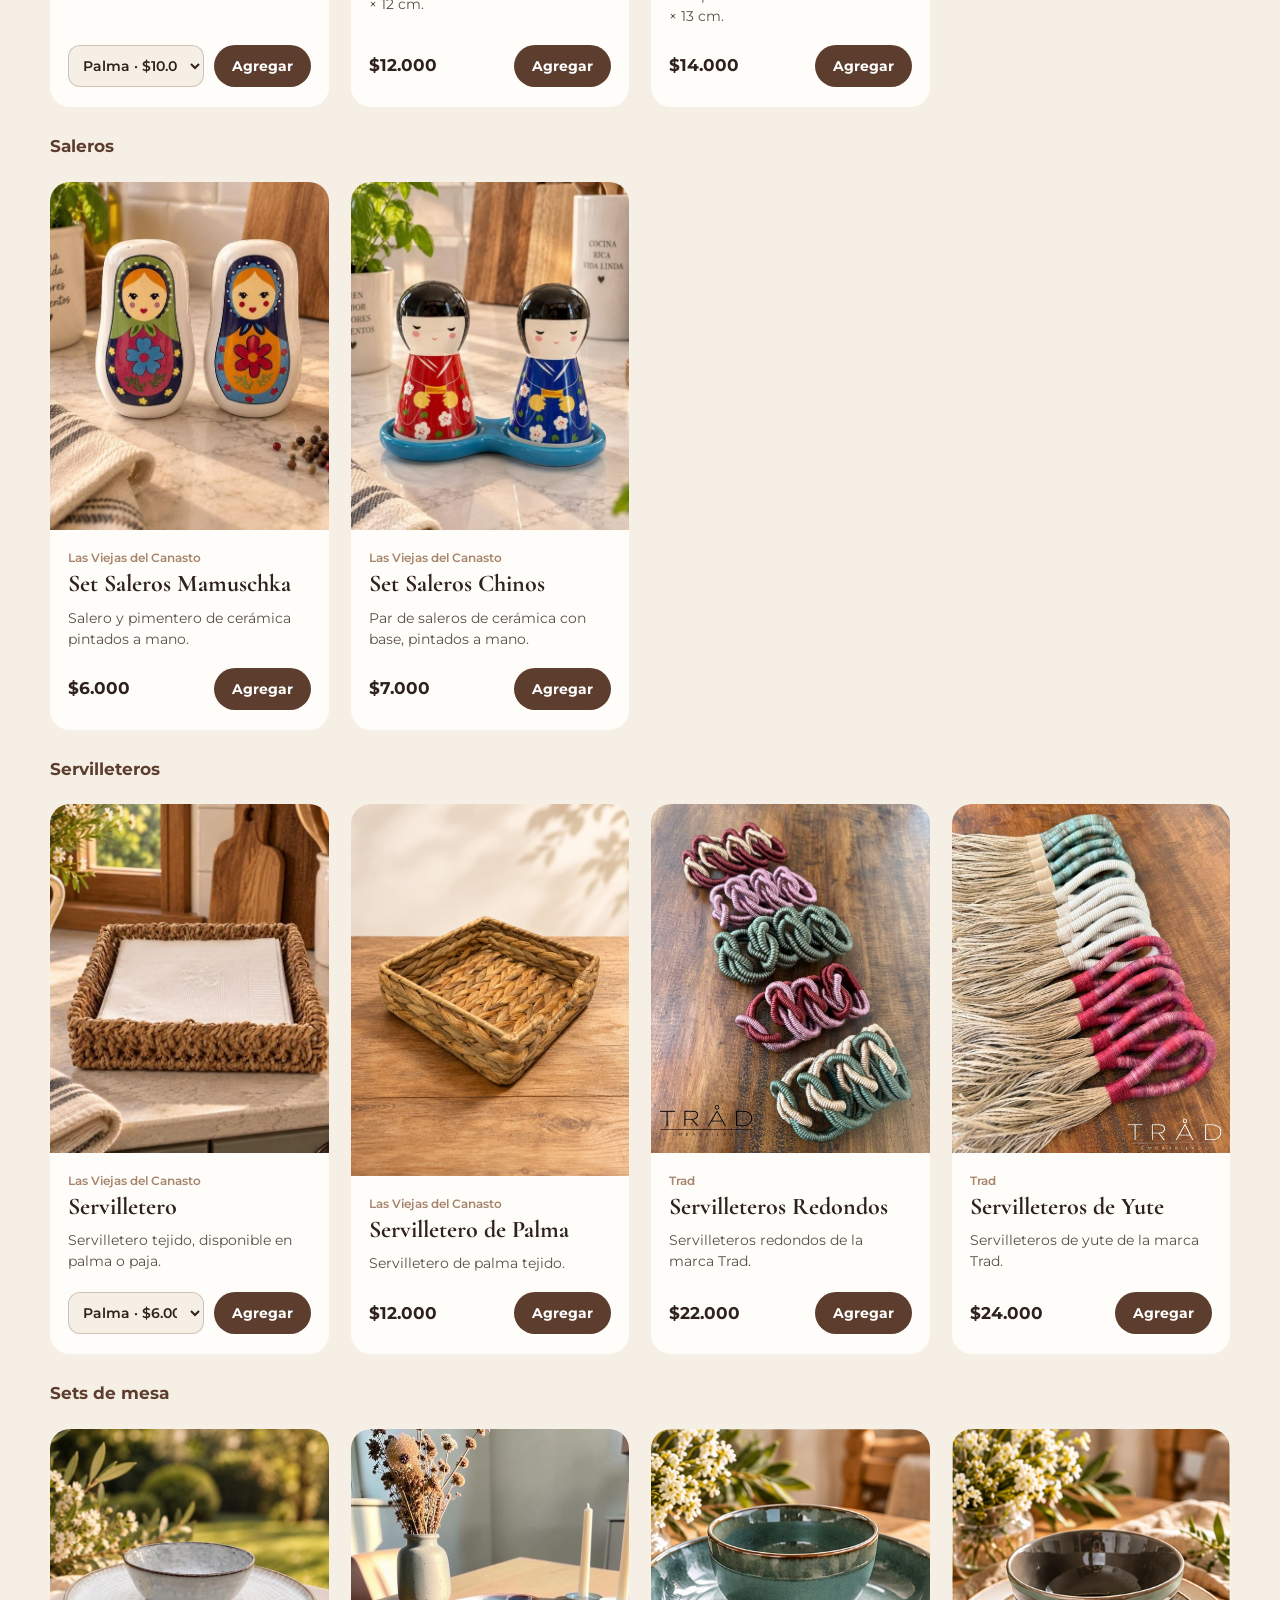
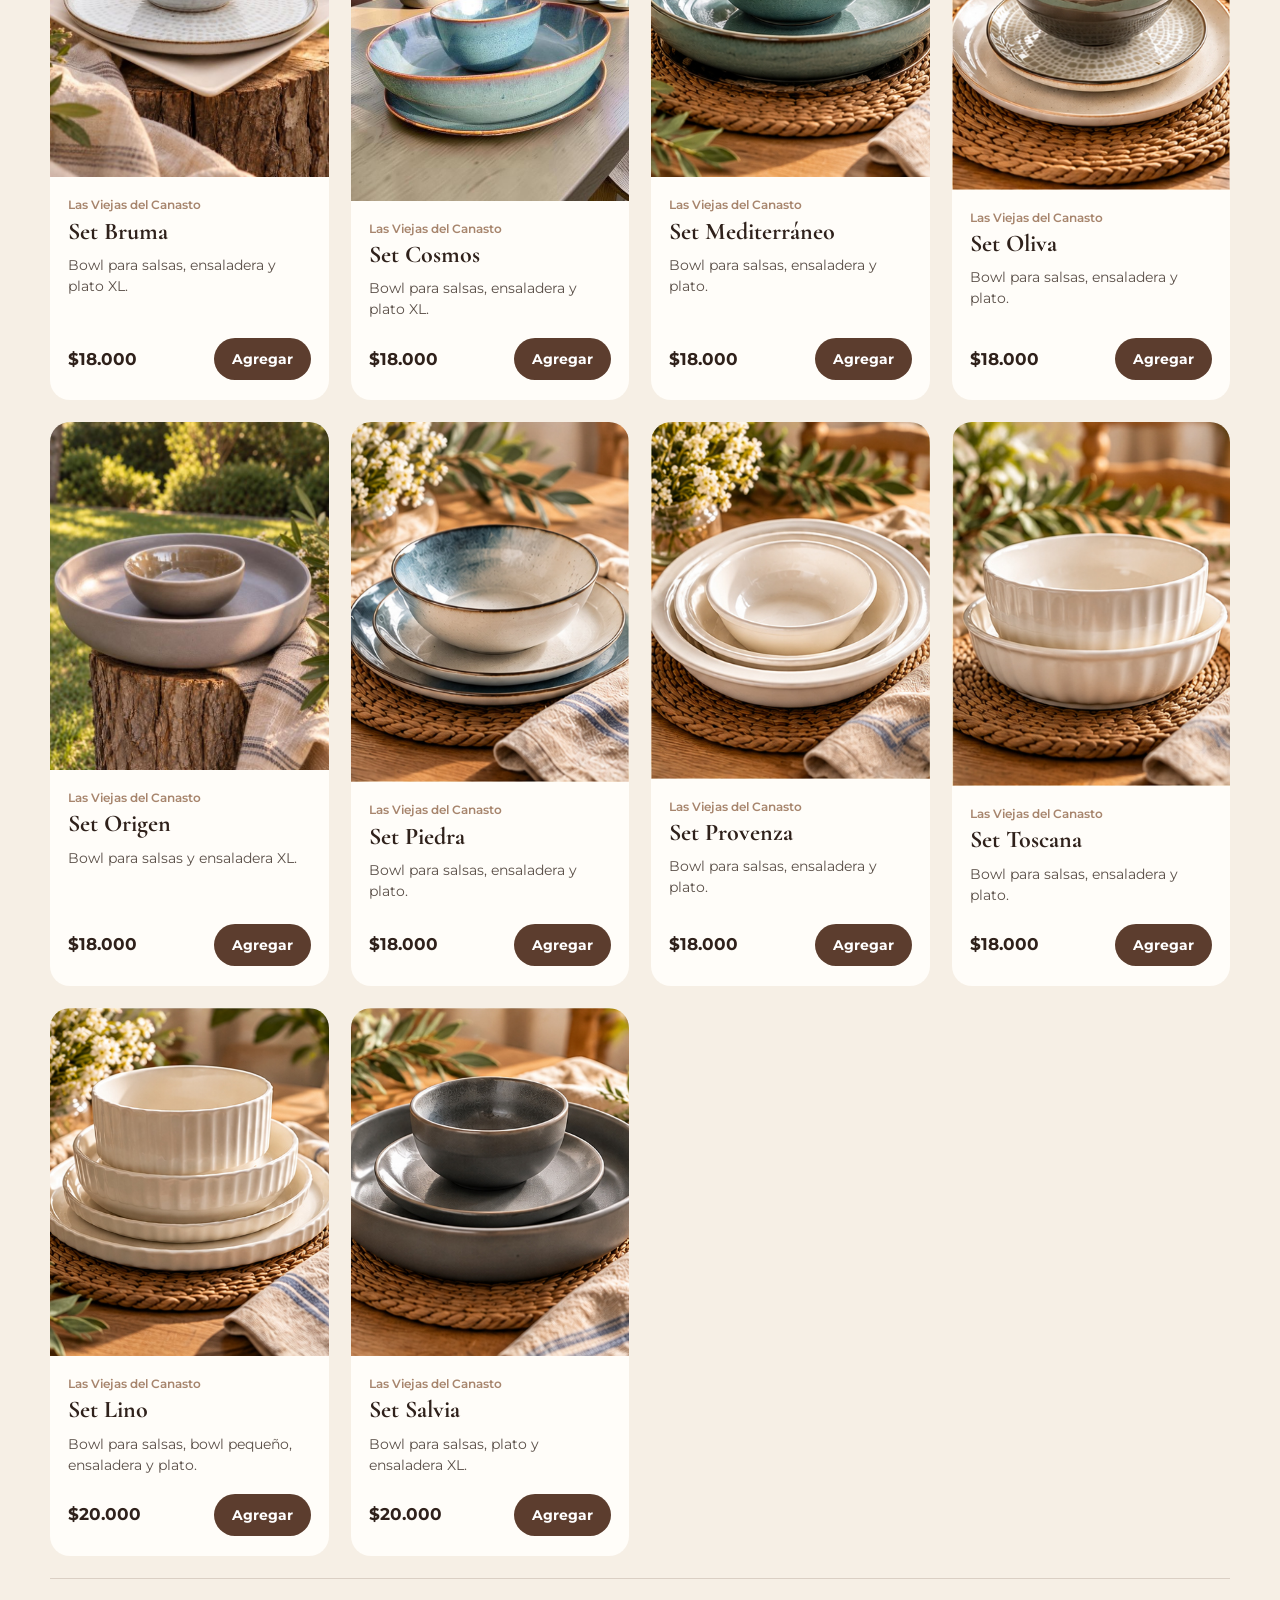
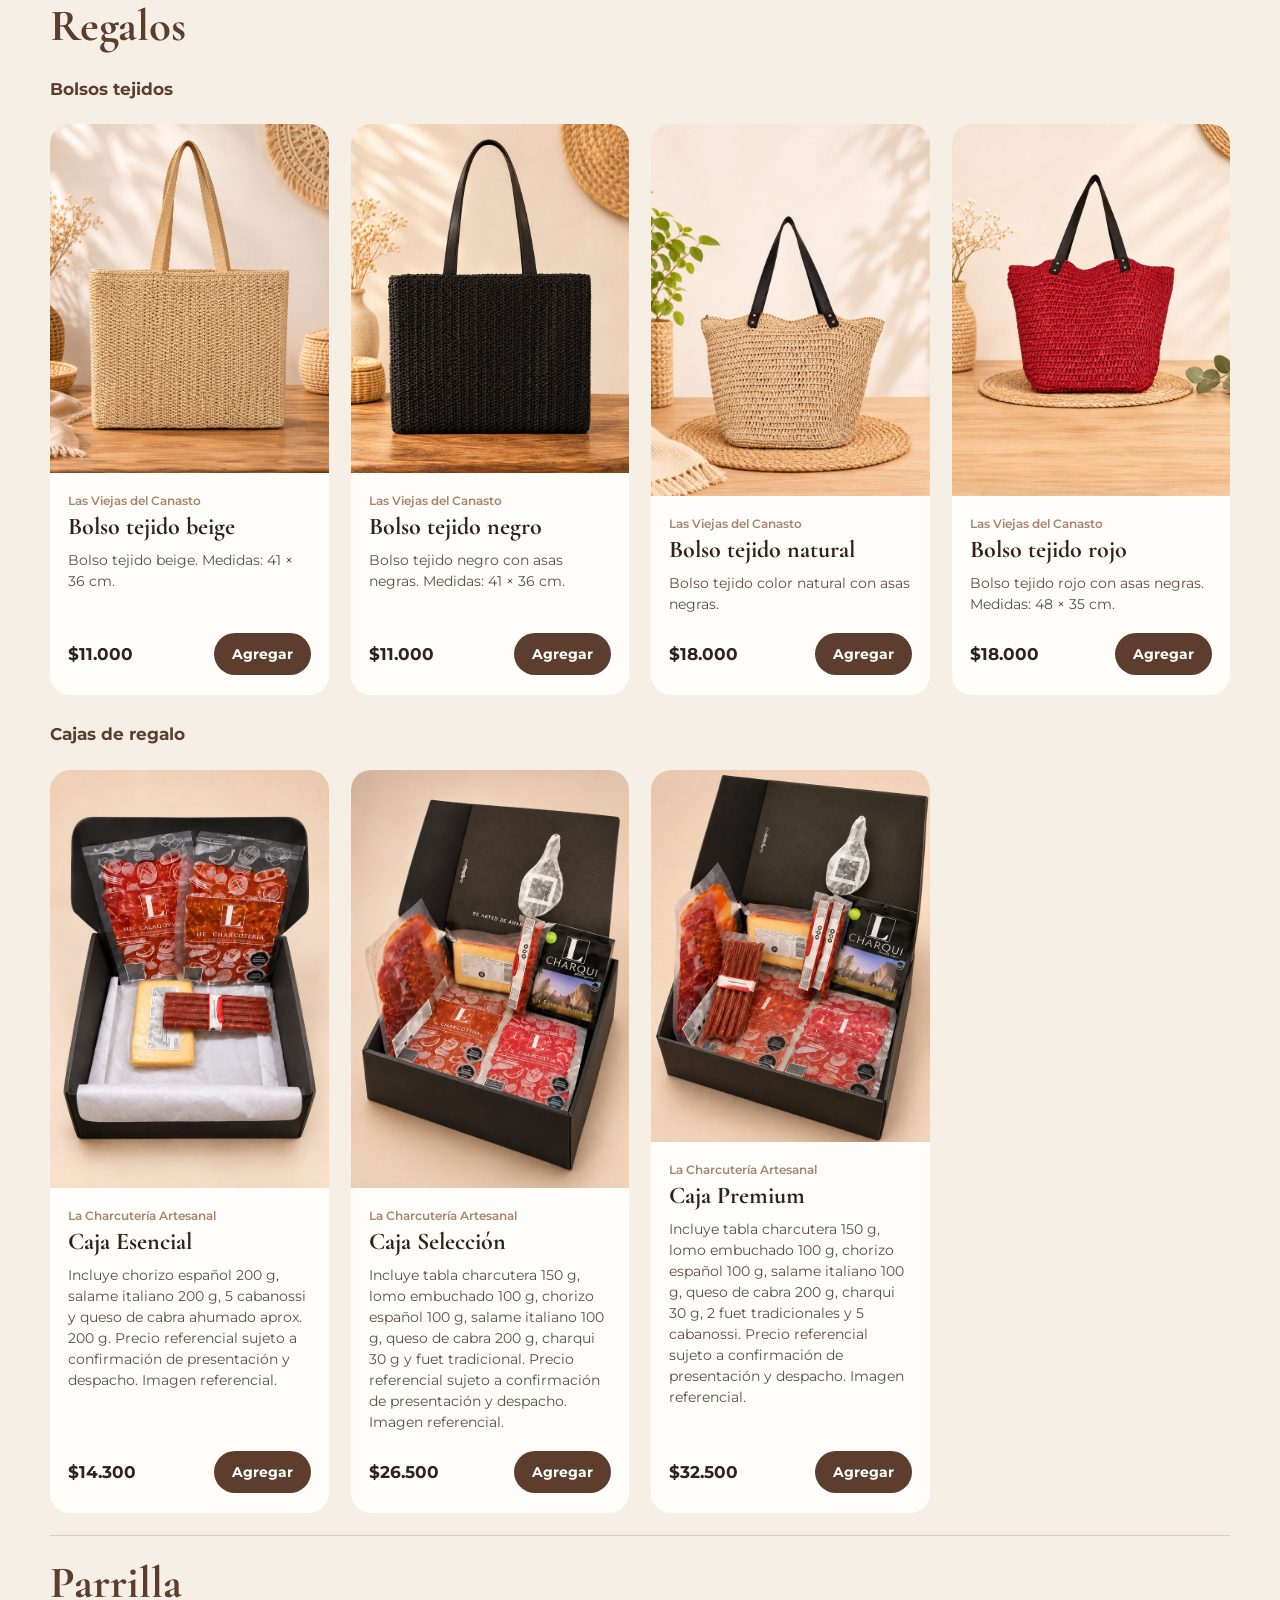
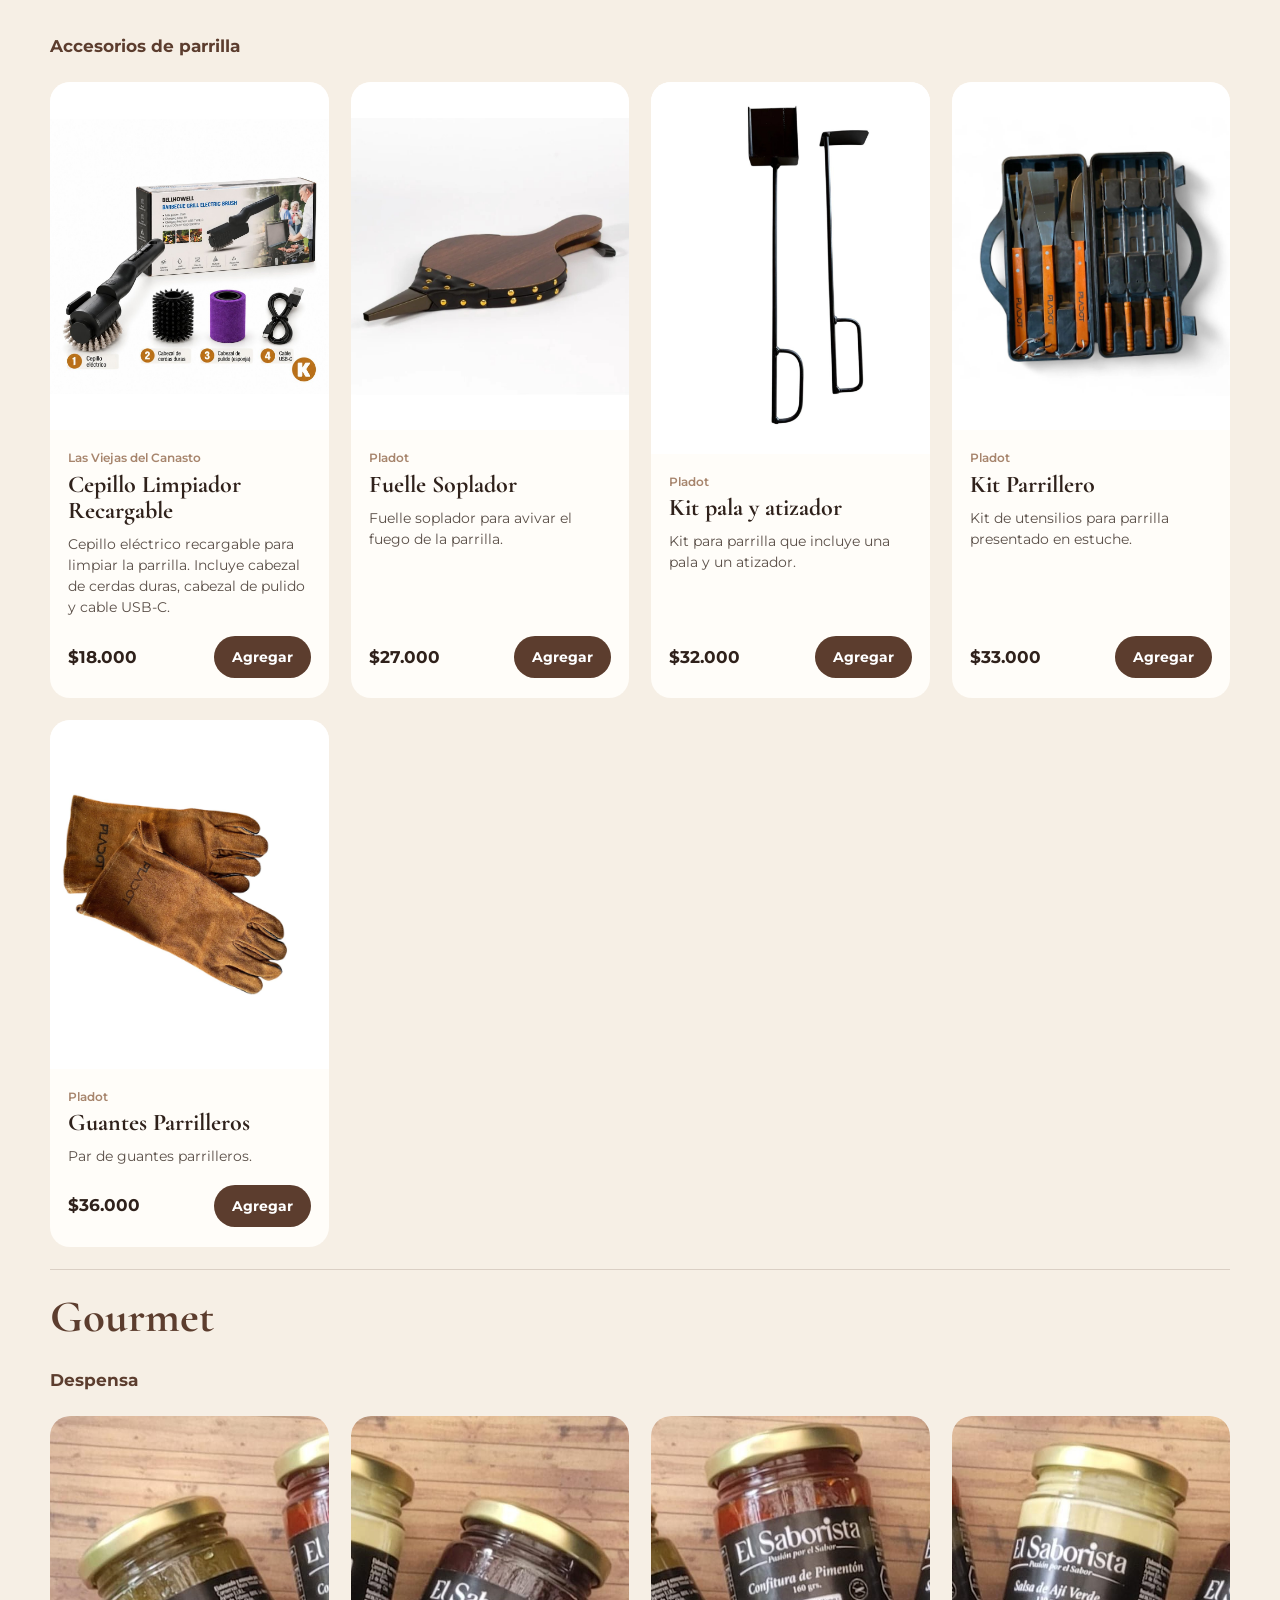
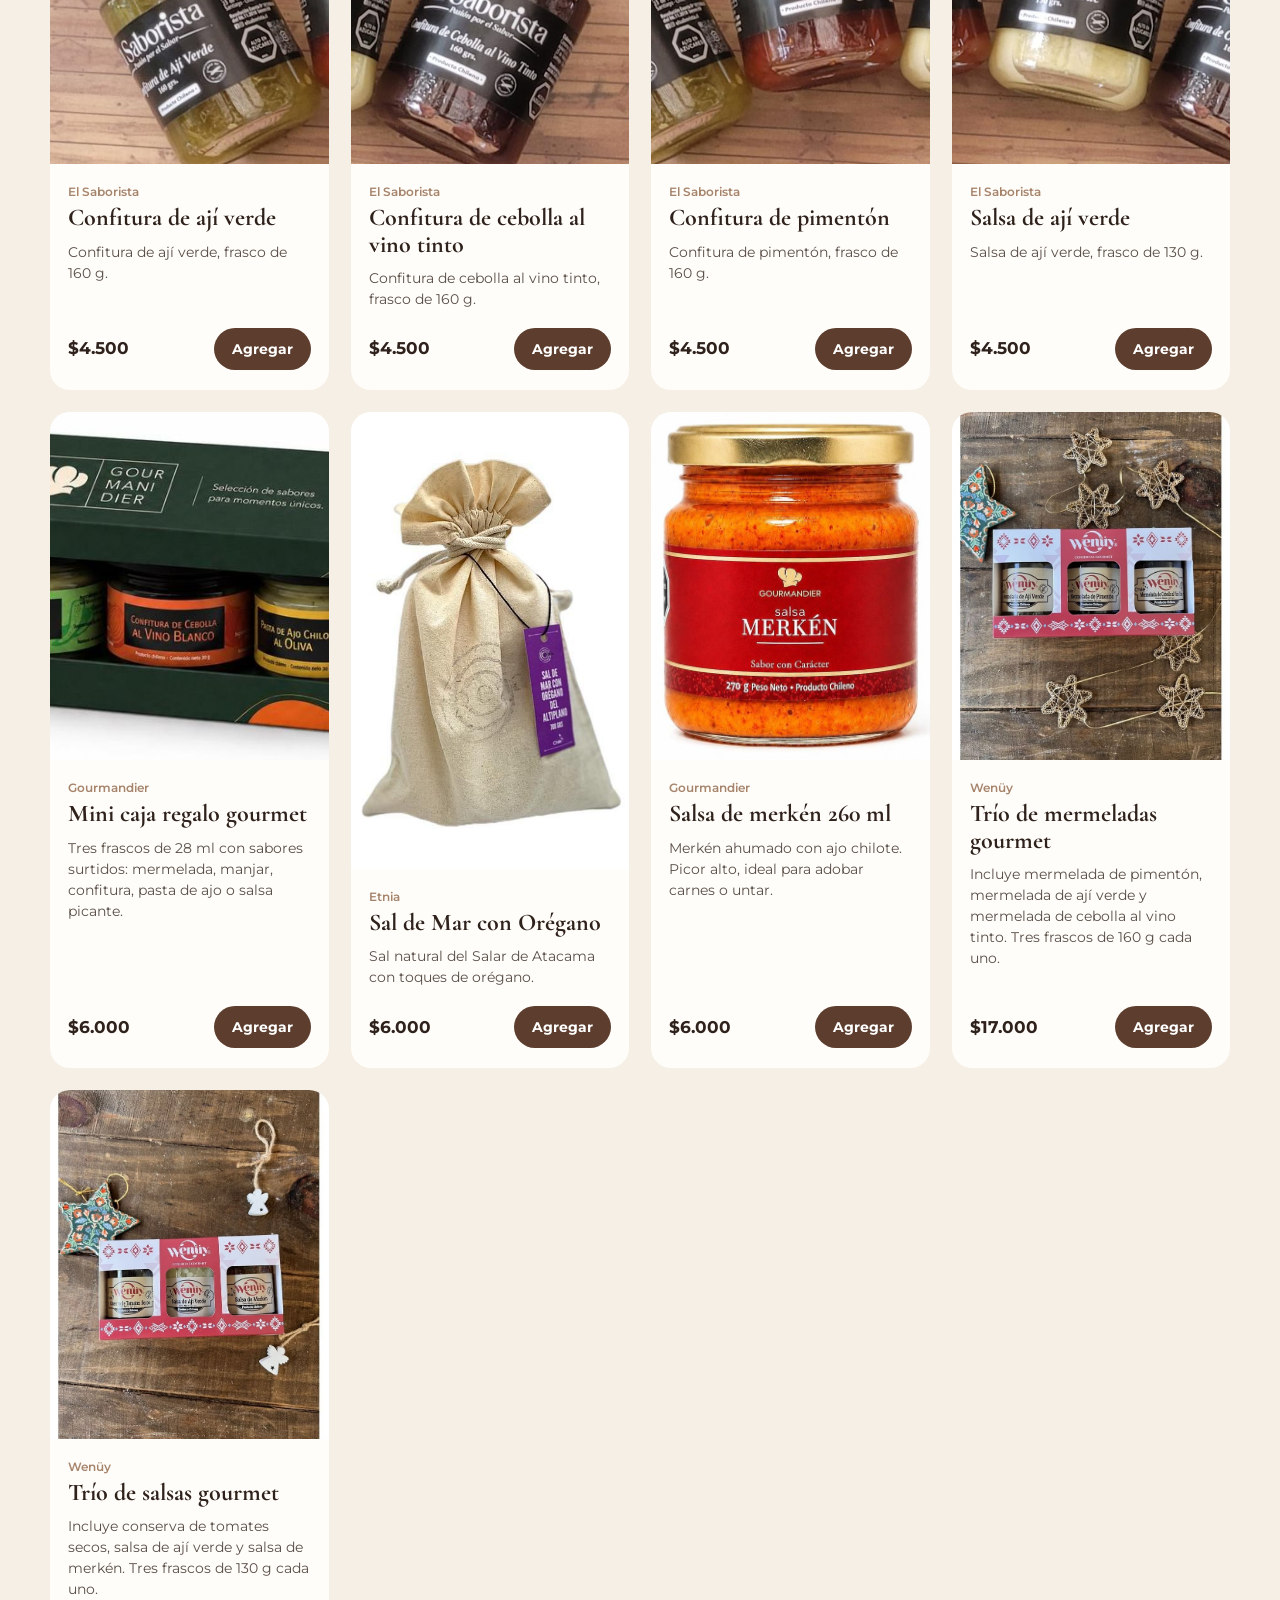
==== commit ae99c0ab: "Actualizar precios de El Saborista" ====
--- a/index.html
+++ b/index.html
@@ -1,4 +1,4 @@
-<!doctype html><html lang="es"><head><meta charset="utf-8"><meta name="viewport" content="width=device-width,initial-scale=1"><meta name="description" content="Las Viejas del Canasto: regalos, catering, hogar y soluciones corporativas en Chicureo. Compra en nuestra tienda y envía tu pedido en línea."><title>Las Viejas del Canasto</title><link rel="preconnect" href="https://fonts.googleapis.com"><link rel="preconnect" href="https://fonts.gstatic.com" crossorigin><link href="https://fonts.googleapis.com/css2?family=Cormorant+Garamond:wght@500;600;700&family=Montserrat:wght@400;500;600&display=swap" rel="stylesheet"><link rel="stylesheet" href="styles.css?v=20261124-pino"></head><body>
+<!doctype html><html lang="es"><head><meta charset="utf-8"><meta name="viewport" content="width=device-width,initial-scale=1"><meta name="description" content="Las Viejas del Canasto: regalos, catering, hogar y soluciones corporativas en Chicureo. Compra en nuestra tienda y envía tu pedido en línea."><title>Las Viejas del Canasto</title><link rel="preconnect" href="https://fonts.googleapis.com"><link rel="preconnect" href="https://fonts.gstatic.com" crossorigin><link href="https://fonts.googleapis.com/css2?family=Cormorant+Garamond:wght@500;600;700&family=Montserrat:wght@400;500;600&display=swap" rel="stylesheet"><link rel="stylesheet" href="styles.css?v=20261124-wenuy"></head><body>
 <header class="site-header"><div class="container nav-wrap"><a class="brand" href="#inicio"><span class="brand-mark">LvC</span><span class="brand-name">Las Viejas del Canasto</span></a><div class="header-actions"><button class="cart-button" type="button" data-open-cart aria-label="Abrir tu canasto">Canasto<span class="cart-count" data-cart-count hidden>0</span></button><button class="nav-toggle" aria-expanded="false">Menú</button></div><nav class="main-nav"><a href="#nosotras">Nosotras</a><a href="#soluciones">Soluciones</a><a href="#tienda">Tienda</a><a href="#galeria">Galería</a><a href="#empresas">Empresas</a><a class="nav-cta" href="#contacto">Contactar</a></nav></div></header>
 <main><section id="inicio" class="hero"><img src="images/hero-canastos.jpg" alt="Canastos artesanales" class="hero-image"><div class="hero-overlay"></div><div class="container hero-content reveal"><p class="eyebrow">Chicureo · regalos · catering · hogar</p><h1>Hecho con las manos,<br>entregado con el corazón.</h1><p class="hero-copy">Creamos soluciones lindas, ricas y memorables para regalar, celebrar y compartir.</p><div class="hero-actions"><a class="button button-primary" href="#tienda">Ver la tienda</a><a class="button button-secondary" href="https://wa.me/56992266719?text=Hola%20Las%20Viejas%20del%20Canasto,%20quiero%20hacer%20una%20consulta." target="_blank">Contactar por WhatsApp</a></div></div></section>
 <section id="nosotras" class="section story"><div class="container story-grid"><div class="story-image reveal"><img src="images/nuestra-historia.png" alt="Valentina y Yoya - Las Viejas del Canasto"></div><div class="story-copy reveal"><p class="eyebrow">Nuestra historia</p><h2>Las Viejas del Canasto nació desde nuestra propia experiencia.</h2><p>Somos <strong>Valentina</strong> y <strong>Yoya</strong>: vecinas de Chicureo, mamás y dueñas de casa que conocemos de cerca lo que significa correr entre hijos, celebraciones, pendientes y poco tiempo para llegar a todo. Ahí entendimos que muchas veces lo que más necesita una persona no es un producto, sino una solución.</p><p>Así nació la idea de crear una <strong>PyME</strong> que hiciera la vida más fácil, sin perder el cariño ni el detalle. Un aliado capaz de resolver un regalo de último minuto, una comida para compartir o un momento especial, con buen gusto, dedicación y calidez. Porque creemos que cuando algo está bien pensado, bien presentado y hecho con amor, no solo resuelve: también acompaña.</p><p>Eso es <strong>Las Viejas del Canasto</strong>. Un <strong>emprendimiento</strong> creado desde la amistad, la experiencia y las ganas de ayudar a otros a vivir con un poco menos de apuro y un poco más de disfrute.</p><p><strong>Queremos estar presentes en esos momentos cotidianos y especiales, haciendo que regalar, celebrar o compartir sea más simple, más lindo y más memorable.</strong></p></div></div></section>
@@ -11,4 +11,4 @@
 <section id="galeria" class="section gallery-section"><div class="container"><div class="section-heading reveal"><p class="eyebrow">Inspiración</p><h2>Sabores, regalos y espacios que reúnen</h2></div><div class="gallery"><button class="gallery-item gallery-wide reveal" data-full="images/picoteo.jpg"><img src="images/picoteo.jpg" alt="Tabla de picoteo"></button><button class="gallery-item reveal" data-full="images/ensaladas.jpg"><img src="images/ensaladas.jpg" alt="Fuentes para ensaladas"></button><button class="gallery-item reveal" data-full="images/hogar-sabores.jpg"><img src="images/hogar-sabores.jpg" alt="Living cálido"></button><button class="gallery-item reveal" data-full="images/dormitorio-rosa.jpg"><img src="images/dormitorio-rosa.jpg" alt="Dormitorio infantil"></button><button class="gallery-item reveal" data-full="images/canastos.jpg"><img src="images/canastos.jpg" alt="Canastos artesanales"></button></div></div></section>
 <section id="empresas" class="section corporate"><div class="container corporate-grid"><div class="corporate-copy reveal"><p class="eyebrow">Regalos corporativos</p><h2>Detalles que fortalecen vínculos.</h2><p>Creamos propuestas para empresas, colegios, centros de padres y organizaciones que quieren reconocer, agradecer o celebrar con algo realmente especial.</p><ul><li>Curaduría según ocasión y presupuesto</li><li>Personalización y branding</li><li>Packaging y presentación</li><li>Coordinación de entregas</li></ul><a class="button button-primary" href="mailto:contacto@lasviejasdelcanasto.cl?subject=Solicitud%20de%20propuesta%20corporativa">Solicitar propuesta</a></div><div class="corporate-image reveal"><img src="images/logo-fondo.jpg" alt="Identidad Las Viejas del Canasto"></div></div></section>
 <section id="contacto" class="section contact"><div class="container contact-card reveal"><div><p class="eyebrow">Conversemos</p><h2>¿Qué momento quieres resolver hoy?</h2><p>Atendemos desde Chicureo y coordinamos cada propuesta de manera personalizada.</p></div><div class="contact-links"><a href="https://wa.me/56992266719" target="_blank"><span>WhatsApp</span><strong>+56 9 9226 6719</strong></a><a href="https://www.instagram.com/lasviejasdelcanasto/" target="_blank"><span>Instagram</span><strong>@lasviejasdelcanasto</strong></a><a href="mailto:contacto@lasviejasdelcanasto.cl"><span>Correo</span><strong>contacto@lasviejasdelcanasto.cl</strong></a><div><span>Zona de atención</span><strong>Chicureo</strong></div></div></div></section></main>
-<a class="whatsapp-float" href="https://wa.me/56992266719?text=Hola%20Las%20Viejas%20del%20Canasto" target="_blank">WhatsApp</a><footer class="site-footer"><div class="container footer-wrap"><div><div class="footer-logo">LvC</div><p>Las Viejas del Canasto</p></div><p>Hecho con las manos, entregado con el corazón.</p><p>© <span id="year"></span> Las Viejas del Canasto</p></div></footer><dialog class="lightbox"><button class="lightbox-close">×</button><img src="" alt=""></dialog><dialog id="cart" class="cart" aria-labelledby="cart-title"><div class="cart-inner"><div class="cart-top"><h2 id="cart-title">Tu canasto</h2><button type="button" class="cart-close" data-close-cart aria-label="Cerrar canasto">×</button></div><p id="order-success" class="cart-note" role="status" aria-live="polite" hidden>¡Gracias! Hemos recibido tu pedido y nos contactaremos contigo pronto.</p><div id="cart-empty" class="cart-empty"><p>Tu canasto está vacío.</p><a class="button button-primary" href="#tienda" data-close-cart>Ver productos</a></div><ul id="cart-lines" class="cart-lines"></ul><div id="cart-checkout" class="cart-checkout" hidden><div class="cart-total"><span>Total</span><strong id="cart-total">$0</strong></div><p class="cart-note">Entregas en Chicureo sin costo. Otros sectores con recargo, a convenir. El pago es por transferencia, una vez confirmado el pedido.</p><div class="order-fields"><label>Nombre<input id="order-name" type="text" autocomplete="name"></label><label>Teléfono de contacto<input id="order-phone" type="tel" autocomplete="tel"></label><label>Dirección y comuna<input id="order-address" type="text" autocomplete="street-address"></label><label><span>Comentarios <small>(opcional)</small></span><textarea id="order-notes" rows="3" placeholder="Para quién es, mensaje de la tarjeta, horario…"></textarea></label></div><p class="cart-note">Tus datos se usarán para gestionar y registrar tu pedido.</p><p id="order-error" class="order-error" role="alert" hidden></p><div id="send-buttons" class="send-buttons"></div></div></div></dialog><script src="script.js"></script><script src="productos.js?v=20261124-aviso"></script><script src="tienda.js?v=20261124-pedido-directo"></script></body></html>
+<a class="whatsapp-float" href="https://wa.me/56992266719?text=Hola%20Las%20Viejas%20del%20Canasto" target="_blank">WhatsApp</a><footer class="site-footer"><div class="container footer-wrap"><div><div class="footer-logo">LvC</div><p>Las Viejas del Canasto</p></div><p>Hecho con las manos, entregado con el corazón.</p><p>© <span id="year"></span> Las Viejas del Canasto</p></div></footer><dialog class="lightbox"><button class="lightbox-close">×</button><img src="" alt=""></dialog><dialog id="cart" class="cart" aria-labelledby="cart-title"><div class="cart-inner"><div class="cart-top"><h2 id="cart-title">Tu canasto</h2><button type="button" class="cart-close" data-close-cart aria-label="Cerrar canasto">×</button></div><p id="order-success" class="cart-note" role="status" aria-live="polite" hidden>¡Gracias! Hemos recibido tu pedido y nos contactaremos contigo pronto.</p><div id="cart-empty" class="cart-empty"><p>Tu canasto está vacío.</p><a class="button button-primary" href="#tienda" data-close-cart>Ver productos</a></div><ul id="cart-lines" class="cart-lines"></ul><div id="cart-checkout" class="cart-checkout" hidden><div class="cart-total"><span>Total</span><strong id="cart-total">$0</strong></div><p class="cart-note">Entregas en Chicureo sin costo. Otros sectores con recargo, a convenir. El pago es por transferencia, una vez confirmado el pedido.</p><div class="order-fields"><label>Nombre<input id="order-name" type="text" autocomplete="name"></label><label>Teléfono de contacto<input id="order-phone" type="tel" autocomplete="tel"></label><label>Dirección y comuna<input id="order-address" type="text" autocomplete="street-address"></label><label><span>Comentarios <small>(opcional)</small></span><textarea id="order-notes" rows="3" placeholder="Para quién es, mensaje de la tarjeta, horario…"></textarea></label></div><p class="cart-note">Tus datos se usarán para gestionar y registrar tu pedido.</p><p id="order-error" class="order-error" role="alert" hidden></p><div id="send-buttons" class="send-buttons"></div></div></div></dialog><script src="script.js"></script><script src="productos.js?v=20261125-saborista"></script><script src="tienda.js?v=20261124-pedido-directo"></script></body></html>
--- a/styles.css
+++ b/styles.css
@@ -134,3 +134,5 @@
 .product[data-id^="navidad-"] .product-photo img{object-fit:contain}
 
 .product[data-id="navidad-pino"] .product-photo img{object-fit:cover;object-position:center bottom}
+
+@media (max-width: 620px) { .product[data-id="wenuy-trio-mermeladas"] .product-desc, .product[data-id="wenuy-trio-salsas"] .product-desc { display: block; } }
